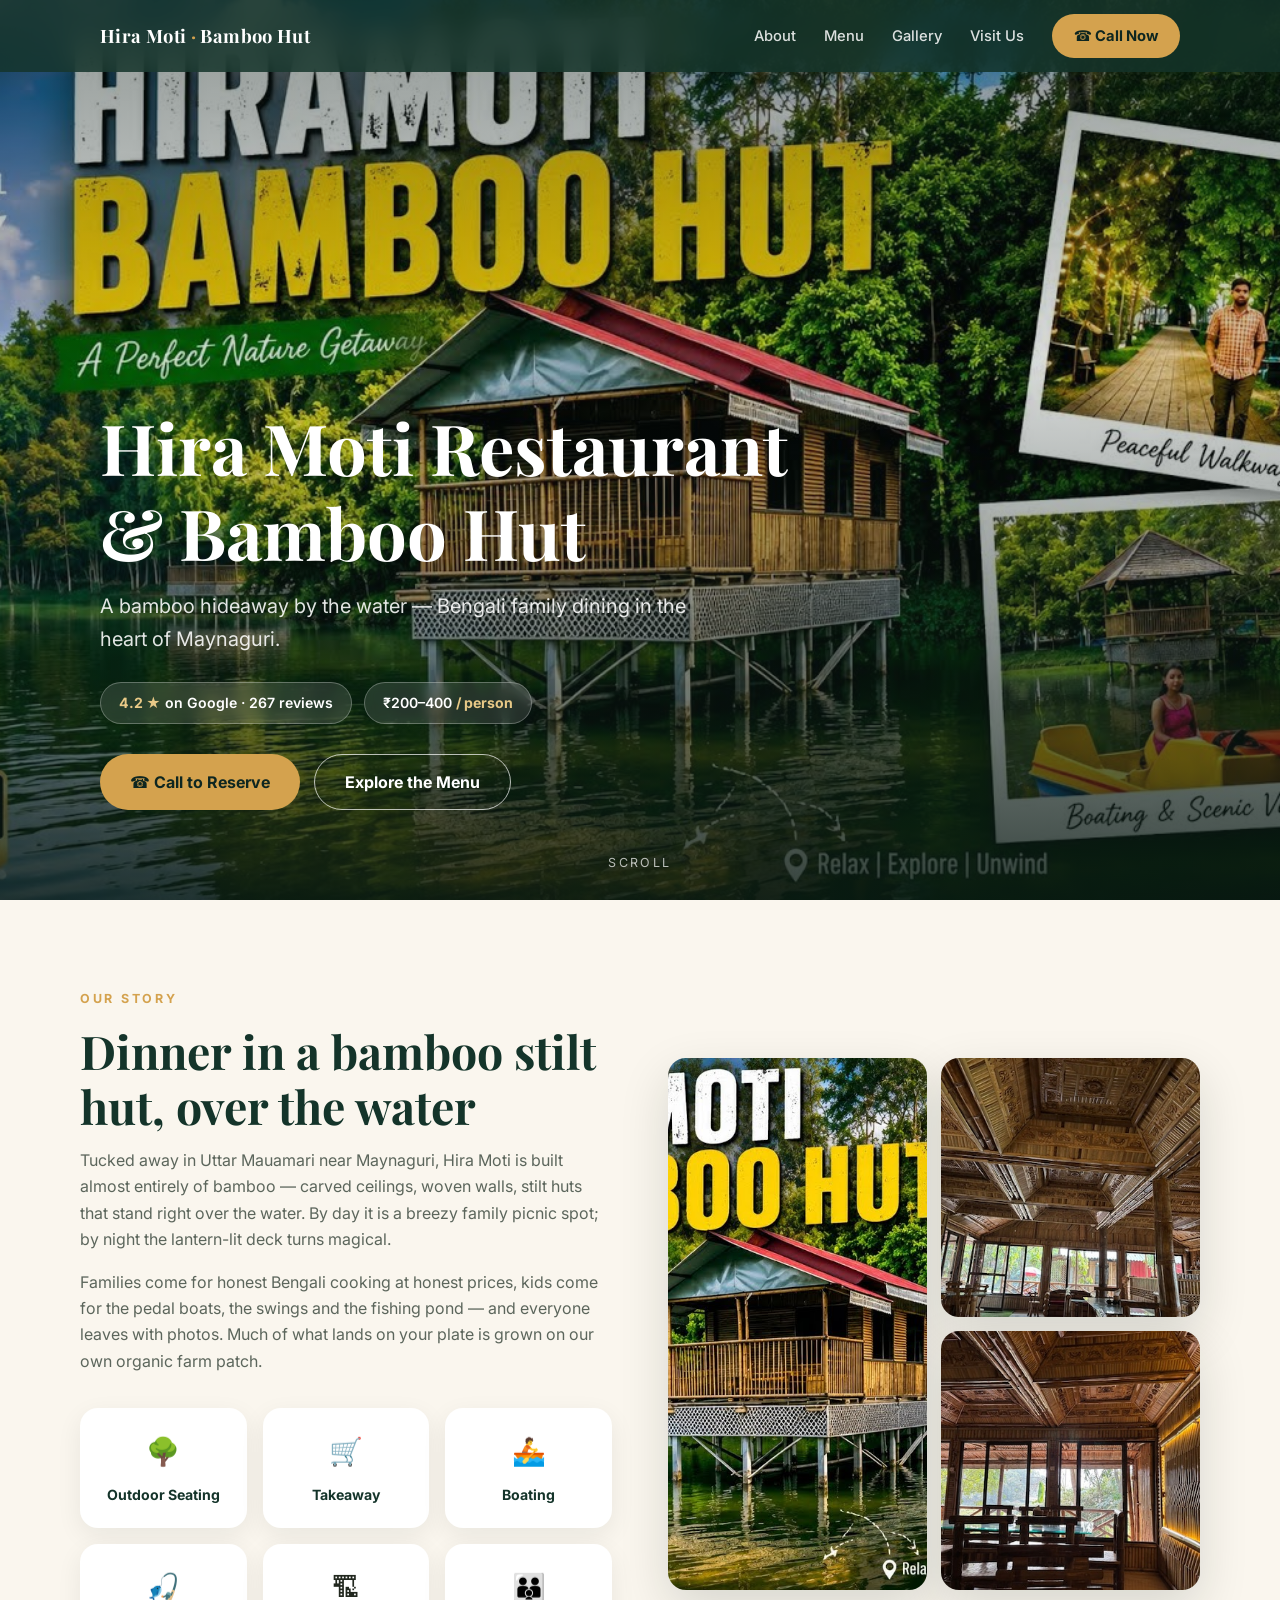
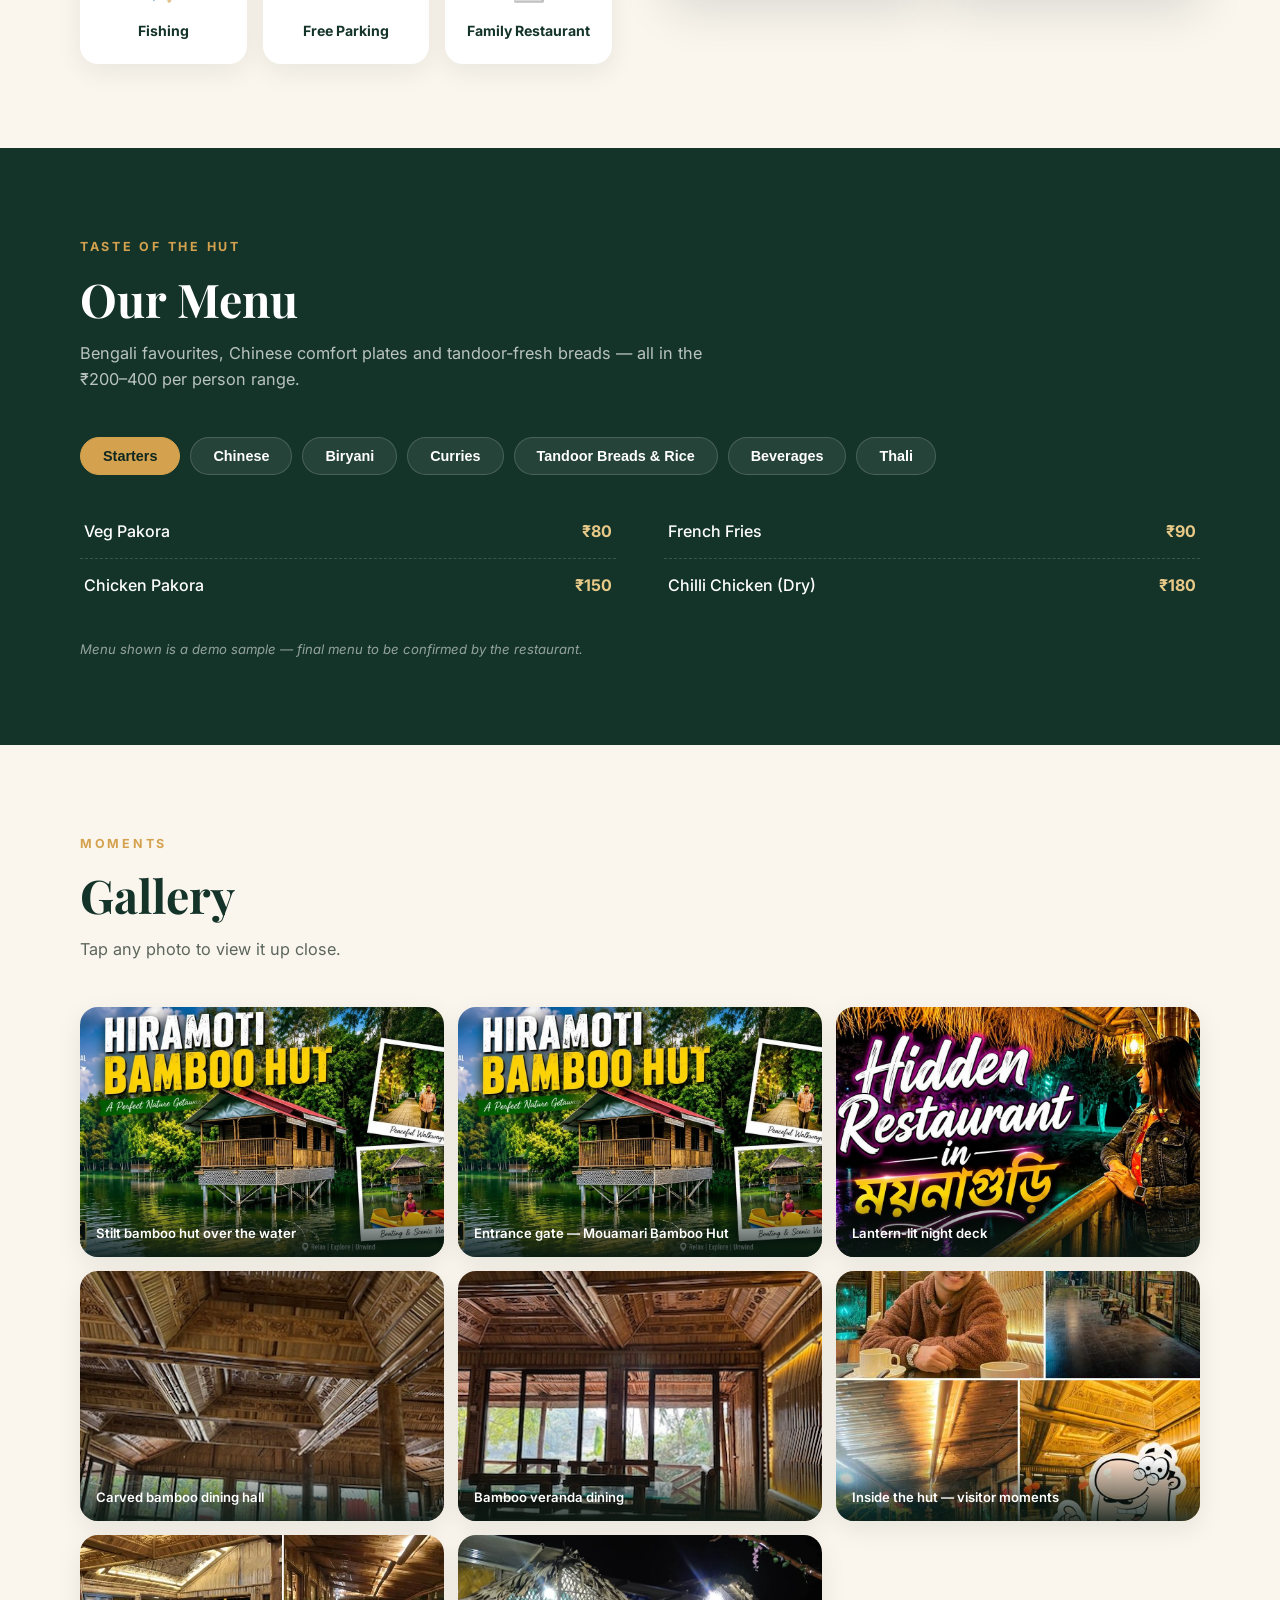
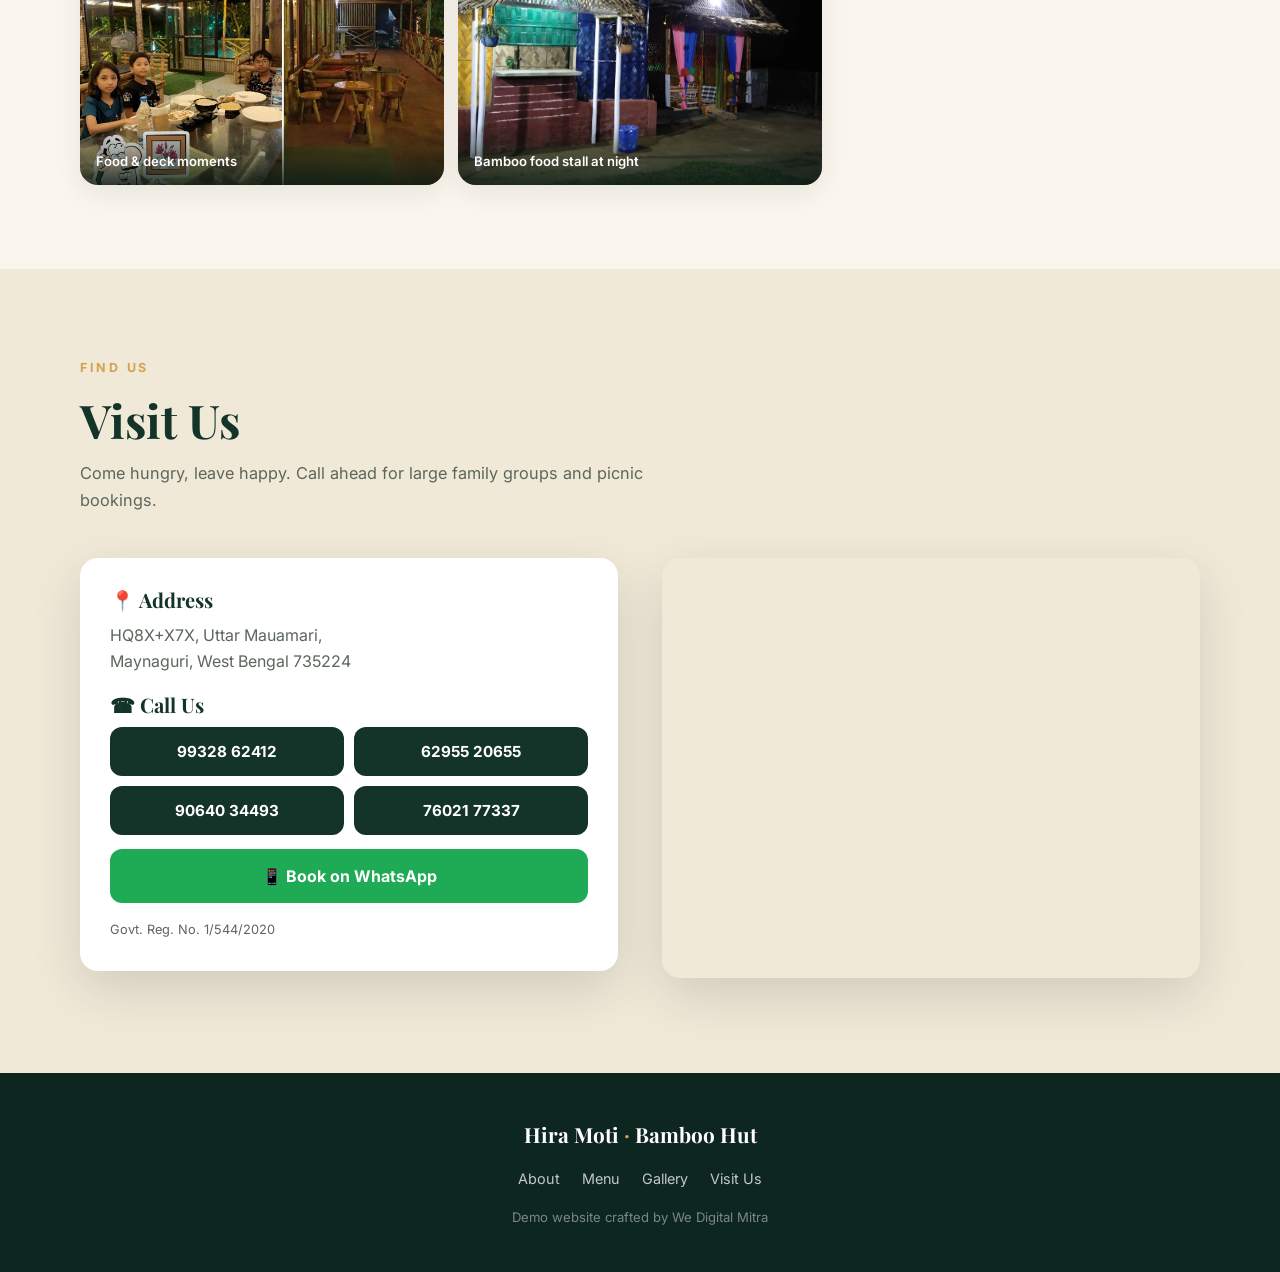
==== index.html @ a6b05761 "Hira Moti Restaurant & Bamboo Hut — demo website" ====
<!DOCTYPE html>
<html lang="en">
<head>
<meta charset="UTF-8">
<meta name="viewport" content="width=device-width, initial-scale=1.0">
<title>Hira Moti Restaurant &amp; Bamboo Hut — Bengali Family Dining in Maynaguri</title>
<meta name="description" content="Hira Moti Restaurant & Bamboo Hut — a bamboo hideaway by the water. Bengali family dining in the heart of Maynaguri, West Bengal. 4.2★ on Google.">
<link rel="preconnect" href="https://fonts.googleapis.com">
<link rel="preconnect" href="https://fonts.gstatic.com" crossorigin>
<link href="https://fonts.googleapis.com/css2?family=Playfair+Display:ital,wght@0,500;0,600;0,700;1,500&family=Inter:wght@400;500;600;700&display=swap" rel="stylesheet">
<style>
:root{
  --green:#14342a; --green-deep:#0e2620; --gold:#d4a24e; --gold-soft:#e8c987;
  --cream:#faf6ee; --cream-dark:#f1e9d8; --char:#22281f; --muted:#5c665c;
  --radius:18px; --shadow:0 18px 50px rgba(10,30,22,.14);
}
*{margin:0;padding:0;box-sizing:border-box}
html{scroll-behavior:smooth}
body{font-family:'Inter',system-ui,sans-serif;background:var(--cream);color:var(--char);line-height:1.65;overflow-x:hidden}
h1,h2,h3{font-family:'Playfair Display',serif;line-height:1.2;color:var(--green)}
img{max-width:100%;display:block}
a{text-decoration:none;color:inherit}
section{padding:84px 20px}
.wrap{max-width:1120px;margin:0 auto}
.eyebrow{display:inline-block;font-size:.78rem;font-weight:700;letter-spacing:.22em;text-transform:uppercase;color:var(--gold);margin-bottom:14px}
.sec-title{font-size:clamp(1.9rem,4.5vw,2.9rem);margin-bottom:12px}
.sec-sub{color:var(--muted);max-width:640px;margin-bottom:44px;font-size:1.02rem}

/* NAV */
nav{position:fixed;top:0;left:0;right:0;z-index:100;backdrop-filter:blur(14px);-webkit-backdrop-filter:blur(14px);background:rgba(20,52,42,.82);transition:box-shadow .3s}
nav.scrolled{box-shadow:0 6px 24px rgba(0,0,0,.25)}
.nav-in{max-width:1120px;margin:0 auto;display:flex;align-items:center;justify-content:space-between;padding:14px 20px}
.brand{font-family:'Playfair Display',serif;font-weight:700;color:#fff;font-size:1.15rem;letter-spacing:.02em}
.brand span{color:var(--gold)}
.nav-links{display:flex;gap:28px;align-items:center}
.nav-links a{color:rgba(255,255,255,.85);font-size:.92rem;font-weight:500;transition:color .2s}
.nav-links a:hover{color:var(--gold)}
.btn-call{background:var(--gold);color:var(--green-deep)!important;font-weight:700!important;padding:10px 22px;border-radius:999px;display:inline-flex;align-items:center;gap:8px;transition:transform .2s,box-shadow .2s}
.btn-call:hover{transform:translateY(-2px);box-shadow:0 10px 24px rgba(212,162,78,.45)}
.burger{display:none;background:none;border:0;cursor:pointer;flex-direction:column;gap:5px;padding:6px}
.burger span{width:26px;height:2.5px;background:#fff;border-radius:2px;transition:.3s}
@media(max-width:820px){
  .nav-links{position:fixed;top:0;right:-100%;width:min(78vw,320px);height:100dvh;background:var(--green-deep);flex-direction:column;align-items:flex-start;padding:90px 34px;gap:24px;transition:right .35s ease;box-shadow:-20px 0 60px rgba(0,0,0,.3)}
  .nav-links.open{right:0}
  .nav-links a{font-size:1.05rem}
  .burger{display:flex}
}

/* HERO */
.hero{min-height:100svh;display:flex;align-items:flex-end;position:relative;padding:0;color:#fff}
.hero-bg{position:absolute;inset:0;background:url('assets/hero.jpg') center/cover no-repeat;z-index:-2}
.hero-veil{position:absolute;inset:0;background:linear-gradient(180deg,rgba(10,26,20,.45) 0%,rgba(10,26,20,.15) 40%,rgba(10,26,20,.82) 100%);z-index:-1}
.hero-in{max-width:1120px;margin:0 auto;padding:120px 20px 90px;width:100%}
.hero h1{color:#fff;font-size:clamp(2.4rem,7vw,4.4rem);max-width:760px;margin-bottom:16px}
.hero p.sub{font-size:clamp(1rem,2.4vw,1.25rem);color:rgba(255,255,255,.88);max-width:620px;margin-bottom:26px}
.badges{display:flex;gap:12px;flex-wrap:wrap;margin-bottom:30px}
.badge{background:rgba(255,255,255,.12);border:1px solid rgba(255,255,255,.28);backdrop-filter:blur(6px);padding:8px 18px;border-radius:999px;font-size:.88rem;font-weight:600}
.badge b{color:var(--gold-soft)}
.cta-row{display:flex;gap:14px;flex-wrap:wrap}
.btn{display:inline-flex;align-items:center;gap:10px;padding:14px 30px;border-radius:999px;font-weight:700;font-size:1rem;transition:transform .2s,box-shadow .2s}
.btn-gold{background:var(--gold);color:var(--green-deep)}
.btn-gold:hover{transform:translateY(-2px);box-shadow:0 12px 28px rgba(212,162,78,.4)}
.btn-ghost{border:1.5px solid rgba(255,255,255,.7);color:#fff}
.btn-ghost:hover{background:rgba(255,255,255,.12)}
.scroll-hint{position:absolute;bottom:26px;left:50%;transform:translateX(-50%);color:rgba(255,255,255,.7);font-size:.78rem;letter-spacing:.2em;text-transform:uppercase;animation:bob 2.2s ease-in-out infinite}
@keyframes bob{0%,100%{transform:translate(-50%,0)}50%{transform:translate(-50%,10px)}}

/* ABOUT */
.about{background:var(--cream)}
.about-grid{display:grid;grid-template-columns:1fr 1fr;gap:56px;align-items:center}
.about-copy p{color:var(--muted);margin-bottom:16px}
.feat-grid{display:grid;grid-template-columns:repeat(3,1fr);gap:16px;margin-top:34px}
.feat{background:#fff;border-radius:var(--radius);padding:22px 16px;text-align:center;box-shadow:0 8px 26px rgba(10,30,22,.07);transition:transform .25s}
.feat:hover{transform:translateY(-4px)}
.feat .ic{font-size:1.7rem;margin-bottom:8px}
.feat h4{font-family:'Inter',sans-serif;font-size:.88rem;font-weight:700;color:var(--green)}
.about-imgs{display:grid;grid-template-columns:1fr 1fr;gap:14px}
.about-imgs img{border-radius:var(--radius);height:100%;object-fit:cover;box-shadow:var(--shadow)}
.about-imgs .tall{grid-row:span 2;min-height:420px}
@media(max-width:820px){.about-grid{grid-template-columns:1fr}.about-imgs .tall{min-height:280px}.feat-grid{grid-template-columns:repeat(2,1fr)}}

/* MENU */
.menu-sec{background:var(--green);color:#fff}
.menu-sec h2{color:#fff}
.menu-sec .sec-sub{color:rgba(255,255,255,.7)}
.tabs{display:flex;gap:10px;flex-wrap:wrap;margin-bottom:30px}
.tab{background:rgba(255,255,255,.08);border:1px solid rgba(255,255,255,.16);color:#fff;padding:10px 22px;border-radius:999px;font-weight:600;font-size:.9rem;cursor:pointer;transition:.25s}
.tab:hover{background:rgba(255,255,255,.16)}
.tab.active{background:var(--gold);border-color:var(--gold);color:var(--green-deep)}
.menu-panel{display:none;animation:fade .4s}
.menu-panel.active{display:block}
@keyframes fade{from{opacity:0;transform:translateY(8px)}to{opacity:1;transform:none}}
.dish{display:flex;justify-content:space-between;align-items:baseline;gap:16px;padding:13px 4px;border-bottom:1px dashed rgba(255,255,255,.16)}
.dish:last-child{border-bottom:0}
.dish .name{font-weight:500}
.dish .price{font-weight:700;color:var(--gold-soft);white-space:nowrap}
.menu-cols{display:grid;grid-template-columns:1fr 1fr;gap:8px 48px}
@media(max-width:700px){.menu-cols{grid-template-columns:1fr}}
.menu-note{margin-top:28px;font-size:.82rem;color:rgba(255,255,255,.55);font-style:italic}

/* GALLERY */
.gal-grid{display:grid;grid-template-columns:repeat(3,1fr);gap:14px}
.gal-grid figure{position:relative;overflow:hidden;border-radius:var(--radius);cursor:zoom-in;box-shadow:0 8px 26px rgba(10,30,22,.08)}
.gal-grid img{height:250px;width:100%;object-fit:cover;transition:transform .5s}
.gal-grid figure:hover img{transform:scale(1.06)}
.gal-grid figcaption{position:absolute;left:0;right:0;bottom:0;padding:28px 16px 12px;background:linear-gradient(transparent,rgba(10,26,20,.85));color:#fff;font-size:.82rem;font-weight:600}
@media(max-width:700px){.gal-grid{grid-template-columns:repeat(2,1fr)}.gal-grid img{height:180px}}
.lightbox{position:fixed;inset:0;background:rgba(8,20,16,.94);display:none;align-items:center;justify-content:center;z-index:200;padding:24px;cursor:zoom-out}
.lightbox.open{display:flex}
.lightbox img{max-width:min(92vw,1000px);max-height:86vh;border-radius:12px;box-shadow:0 30px 80px rgba(0,0,0,.5)}
.lightbox .cap{position:absolute;bottom:34px;color:#fff;font-size:.9rem;background:rgba(0,0,0,.4);padding:8px 20px;border-radius:999px}

/* VISIT */
.visit{background:var(--cream-dark)}
.visit-grid{display:grid;grid-template-columns:1fr 1fr;gap:44px;align-items:start}
@media(max-width:820px){.visit-grid{grid-template-columns:1fr}}
.info-card{background:#fff;border-radius:var(--radius);padding:30px;box-shadow:var(--shadow);margin-bottom:18px}
.info-card h3{margin-bottom:10px;font-size:1.25rem}
.addr{color:var(--muted);margin-bottom:18px}
.call-btns{display:grid;grid-template-columns:1fr 1fr;gap:10px;margin-bottom:14px}
.call-btns a{background:var(--green);color:#fff;padding:12px;border-radius:12px;font-weight:700;text-align:center;font-size:.95rem;transition:.2s}
.call-btns a:hover{background:var(--green-deep);transform:translateY(-2px)}
.wa-btn{display:flex;align-items:center;justify-content:center;gap:10px;background:#1faa55;color:#fff;font-weight:700;padding:14px;border-radius:12px;transition:.2s}
.wa-btn:hover{background:#178a44;transform:translateY(-2px)}
.reg{margin-top:16px;font-size:.8rem;color:var(--muted)}
.map-wrap{border-radius:var(--radius);overflow:hidden;box-shadow:var(--shadow);min-height:380px}
.map-wrap iframe{width:100%;height:420px;border:0;display:block}

/* FOOTER */
footer{background:var(--green-deep);color:rgba(255,255,255,.75);padding:44px 20px;text-align:center}
footer .fbrand{font-family:'Playfair Display',serif;color:#fff;font-size:1.3rem;font-weight:700;margin-bottom:8px}
footer .fbrand span{color:var(--gold)}
footer nav2,footer .fl{display:flex;gap:22px;justify-content:center;flex-wrap:wrap;margin:16px 0;font-size:.9rem}
footer .fl a:hover{color:var(--gold)}
footer .craft{font-size:.82rem;color:rgba(255,255,255,.45);margin-top:14px}

/* REVEAL */
.reveal{opacity:0;transform:translateY(28px);transition:opacity .7s ease,transform .7s ease}
.reveal.in{opacity:1;transform:none}
</style>
</head>
<body>

<nav id="nav">
  <div class="nav-in">
    <a class="brand" href="#top">Hira Moti <span>&middot;</span> Bamboo Hut</a>
    <button class="burger" id="burger" aria-label="Menu"><span></span><span></span><span></span></button>
    <div class="nav-links" id="navLinks">
      <a href="#about">About</a>
      <a href="#menu">Menu</a>
      <a href="#gallery">Gallery</a>
      <a href="#visit">Visit Us</a>
      <a class="btn-call" href="tel:+919932862412">&#9742; Call Now</a>
    </div>
  </div>
</nav>

<header class="hero" id="top">
  <div class="hero-bg"></div><div class="hero-veil"></div>
  <div class="hero-in">
    <h1>Hira Moti Restaurant &amp; Bamboo Hut</h1>
    <p class="sub">A bamboo hideaway by the water &mdash; Bengali family dining in the heart of Maynaguri.</p>
    <div class="badges">
      <span class="badge"><b>4.2 &#9733;</b> on Google &middot; 267 reviews</span>
      <span class="badge">&#8377;200&ndash;400 <b>/ person</b></span>
    </div>
    <div class="cta-row">
      <a class="btn btn-gold" href="tel:+919932862412">&#9742; Call to Reserve</a>
      <a class="btn btn-ghost" href="#menu">Explore the Menu</a>
    </div>
  </div>
  <div class="scroll-hint">Scroll</div>
</header>

<section class="about" id="about">
  <div class="wrap">
    <div class="about-grid">
      <div class="about-copy reveal">
        <span class="eyebrow">Our Story</span>
        <h2 class="sec-title">Dinner in a bamboo stilt hut, over the water</h2>
        <p>Tucked away in Uttar Mauamari near Maynaguri, Hira Moti is built almost entirely of bamboo &mdash; carved ceilings, woven walls, stilt huts that stand right over the water. By day it is a breezy family picnic spot; by night the lantern-lit deck turns magical.</p>
        <p>Families come for honest Bengali cooking at honest prices, kids come for the pedal boats, the swings and the fishing pond &mdash; and everyone leaves with photos. Much of what lands on your plate is grown on our own organic farm patch.</p>
        <div class="feat-grid">
          <div class="feat"><div class="ic">&#127795;</div><h4>Outdoor Seating</h4></div>
          <div class="feat"><div class="ic">&#128722;</div><h4>Takeaway</h4></div>
          <div class="feat"><div class="ic">&#128675;</div><h4>Boating</h4></div>
          <div class="feat"><div class="ic">&#127907;</div><h4>Fishing</h4></div>
          <div class="feat"><div class="ic">&#127959;</div><h4>Free Parking</h4></div>
          <div class="feat"><div class="ic">&#128106;</div><h4>Family Restaurant</h4></div>
        </div>
      </div>
      <div class="about-imgs reveal">
        <img class="tall" src="assets/gate.jpg" alt="Entrance gate of Mouamari Bamboo Hut" loading="lazy">
        <img src="assets/interior1.jpg" alt="Carved bamboo dining hall" loading="lazy">
        <img src="assets/interior2.jpg" alt="Bamboo dining hall, another view" loading="lazy">
      </div>
    </div>
  </div>
</section>

<section class="menu-sec" id="menu">
  <div class="wrap">
    <span class="eyebrow reveal">Taste of the Hut</span>
    <h2 class="sec-title reveal">Our Menu</h2>
    <p class="sec-sub reveal">Bengali favourites, Chinese comfort plates and tandoor-fresh breads &mdash; all in the &#8377;200&ndash;400 per person range.</p>
    <div class="tabs reveal" id="tabs"></div>
    <div id="panels" class="reveal"></div>
    <p class="menu-note">Menu shown is a demo sample &mdash; final menu to be confirmed by the restaurant.</p>
  </div>
</section>

<section id="gallery">
  <div class="wrap">
    <span class="eyebrow reveal">Moments</span>
    <h2 class="sec-title reveal">Gallery</h2>
    <p class="sec-sub reveal">Tap any photo to view it up close.</p>
    <div class="gal-grid reveal">
      <figure data-cap="Stilt bamboo hut over the water"><img src="assets/hero.jpg" alt="Stilt bamboo hut over the water" loading="lazy"><figcaption>Stilt bamboo hut over the water</figcaption></figure>
      <figure data-cap="Entrance gate &mdash; Mouamari Bamboo Hut"><img src="assets/gate.jpg" alt="Entrance gate board" loading="lazy"><figcaption>Entrance gate &mdash; Mouamari Bamboo Hut</figcaption></figure>
      <figure data-cap="Lantern-lit night deck on the water"><img src="assets/nightdeck.jpg" alt="Night deck over water" loading="lazy"><figcaption>Lantern-lit night deck</figcaption></figure>
      <figure data-cap="Carved bamboo dining hall"><img src="assets/interior1.jpg" alt="Bamboo dining hall interior" loading="lazy"><figcaption>Carved bamboo dining hall</figcaption></figure>
      <figure data-cap="Bamboo veranda dining"><img src="assets/interior2.jpg" alt="Bamboo veranda dining" loading="lazy"><figcaption>Bamboo veranda dining</figcaption></figure>
      <figure data-cap="Inside the hut &mdash; visitor moments"><img src="assets/collage1.jpg" alt="Interior collage" loading="lazy"><figcaption>Inside the hut &mdash; visitor moments</figcaption></figure>
      <figure data-cap="Food &amp; deck moments"><img src="assets/collage2.jpg" alt="Food and deck collage" loading="lazy"><figcaption>Food &amp; deck moments</figcaption></figure>
      <figure data-cap="Bamboo food stall at night"><img src="assets/stall-night.webp" alt="Bamboo food stall at night" loading="lazy"><figcaption>Bamboo food stall at night</figcaption></figure>
    </div>
  </div>
</section>
<div class="lightbox" id="lightbox"><img id="lbImg" src="" alt=""><span class="cap" id="lbCap"></span></div>

<section class="visit" id="visit">
  <div class="wrap">
    <span class="eyebrow reveal">Find Us</span>
    <h2 class="sec-title reveal">Visit Us</h2>
    <p class="sec-sub reveal">Come hungry, leave happy. Call ahead for large family groups and picnic bookings.</p>
    <div class="visit-grid">
      <div class="reveal">
        <div class="info-card">
          <h3>&#128205; Address</h3>
          <p class="addr">HQ8X+X7X, Uttar Mauamari,<br>Maynaguri, West Bengal 735224</p>
          <h3>&#9742; Call Us</h3>
          <div class="call-btns">
            <a href="tel:+919932862412">99328 62412</a>
            <a href="tel:+916295520655">62955 20655</a>
            <a href="tel:+919064034493">90640 34493</a>
            <a href="tel:+917602177337">76021 77337</a>
          </div>
          <a class="wa-btn" href="https://wa.me/919932862412" target="_blank" rel="noopener">&#128241; Book on WhatsApp</a>
          <p class="reg">Govt. Reg. No. 1/544/2020</p>
        </div>
      </div>
      <div class="map-wrap reveal">
        <iframe title="Hira Moti Restaurant on the map" loading="lazy" src="https://maps.google.com/maps?q=Hira%20Moti%20Restaurant%20Uttar%20Mauamari%20West%20Bengal%20735224&t=&z=15&ie=UTF8&iwloc=&output=embed"></iframe>
      </div>
    </div>
  </div>
</section>

<footer>
  <div class="fbrand">Hira Moti <span>&middot;</span> Bamboo Hut</div>
  <div class="fl">
    <a href="#about">About</a><a href="#menu">Menu</a><a href="#gallery">Gallery</a><a href="#visit">Visit Us</a>
  </div>
  <p class="craft">Demo website crafted by We Digital Mitra</p>
</footer>

<script>
// DEMO PLACEHOLDER MENU: replace with the owner's real menu before client handoff
const MENU = {
  "Starters":[
    ["Veg Pakora",80],["Chicken Pakora",150],["French Fries",90],["Chilli Chicken (Dry)",180]
  ],
  "Chinese":[
    ["Veg Chowmein",100],["Chicken Chowmein",140],["Veg Fried Rice",110],["Chicken Fried Rice",150],["Chilli Chicken (Gravy)",200]
  ],
  "Biryani":[
    ["Veg Biryani",130],["Chicken Biryani",170],["Egg Biryani",120]
  ],
  "Curries":[
    ["Dal Fry",110],["Mixed Veg Curry",120],["Paneer Butter Masala",180],["Chicken Curry (Bengali style)",200],["Egg Curry",140]
  ],
  "Tandoor Breads & Rice":[
    ["Tandoori Roti",15],["Naan",30],["Butter Naan",40],["Jeera Rice",110],["Steamed Rice",80]
  ],
  "Beverages":[
    ["Tea",20],["Coffee",40],["Cold Drinks",40],["Fresh Lime Soda",60],["Lassi",70]
  ],
  "Thali":[
    ["Veg Thali",150],["Chicken Thali",220]
  ]
};
const tabsEl = document.getElementById('tabs');
const panelsEl = document.getElementById('panels');
const cats = Object.keys(MENU);
cats.forEach((c,i)=>{
  const b=document.createElement('button');
  b.className='tab'+(i===0?' active':''); b.textContent=c;
  b.onclick=()=>{document.querySelectorAll('.tab').forEach(t=>t.classList.remove('active'));b.classList.add('active');document.querySelectorAll('.menu-panel').forEach(p=>p.classList.remove('active'));document.getElementById('panel-'+i).classList.add('active');};
  tabsEl.appendChild(b);
  const p=document.createElement('div');
  p.className='menu-panel'+(i===0?' active':''); p.id='panel-'+i;
  const half=Math.ceil(MENU[c].length/2);
  const cols=[MENU[c].slice(0,half),MENU[c].slice(half)];
  p.innerHTML='<div class="menu-cols">'+cols.map(col=>'<div>'+col.map(([n,pr])=>'<div class="dish"><span class="name">'+n+'</span><span class="price">&#8377;'+pr+'</span></div>').join('')+'</div>').join('')+'</div>';
  panelsEl.appendChild(p);
});
// nav
const nav=document.getElementById('nav');
addEventListener('scroll',()=>nav.classList.toggle('scrolled',scrollY>40),{passive:true});
const burger=document.getElementById('burger'),navLinks=document.getElementById('navLinks');
burger.onclick=()=>navLinks.classList.toggle('open');
navLinks.querySelectorAll('a').forEach(a=>a.onclick=()=>navLinks.classList.remove('open'));
// lightbox
const lb=document.getElementById('lightbox'),lbImg=document.getElementById('lbImg'),lbCap=document.getElementById('lbCap');
document.querySelectorAll('.gal-grid figure').forEach(f=>{
  f.onclick=()=>{lbImg.src=f.querySelector('img').src;lbCap.textContent=f.dataset.cap;lb.classList.add('open');document.body.style.overflow='hidden';};
});
lb.onclick=()=>{lb.classList.remove('open');document.body.style.overflow='';};
addEventListener('keydown',e=>{if(e.key==='Escape')lb.click();});
// reveal on scroll
const io=new IntersectionObserver(es=>es.forEach(e=>{if(e.isIntersecting){e.target.classList.add('in');io.unobserve(e.target);}}),{threshold:.12});
document.querySelectorAll('.reveal').forEach(el=>io.observe(el));
</script>
</body>
</html>
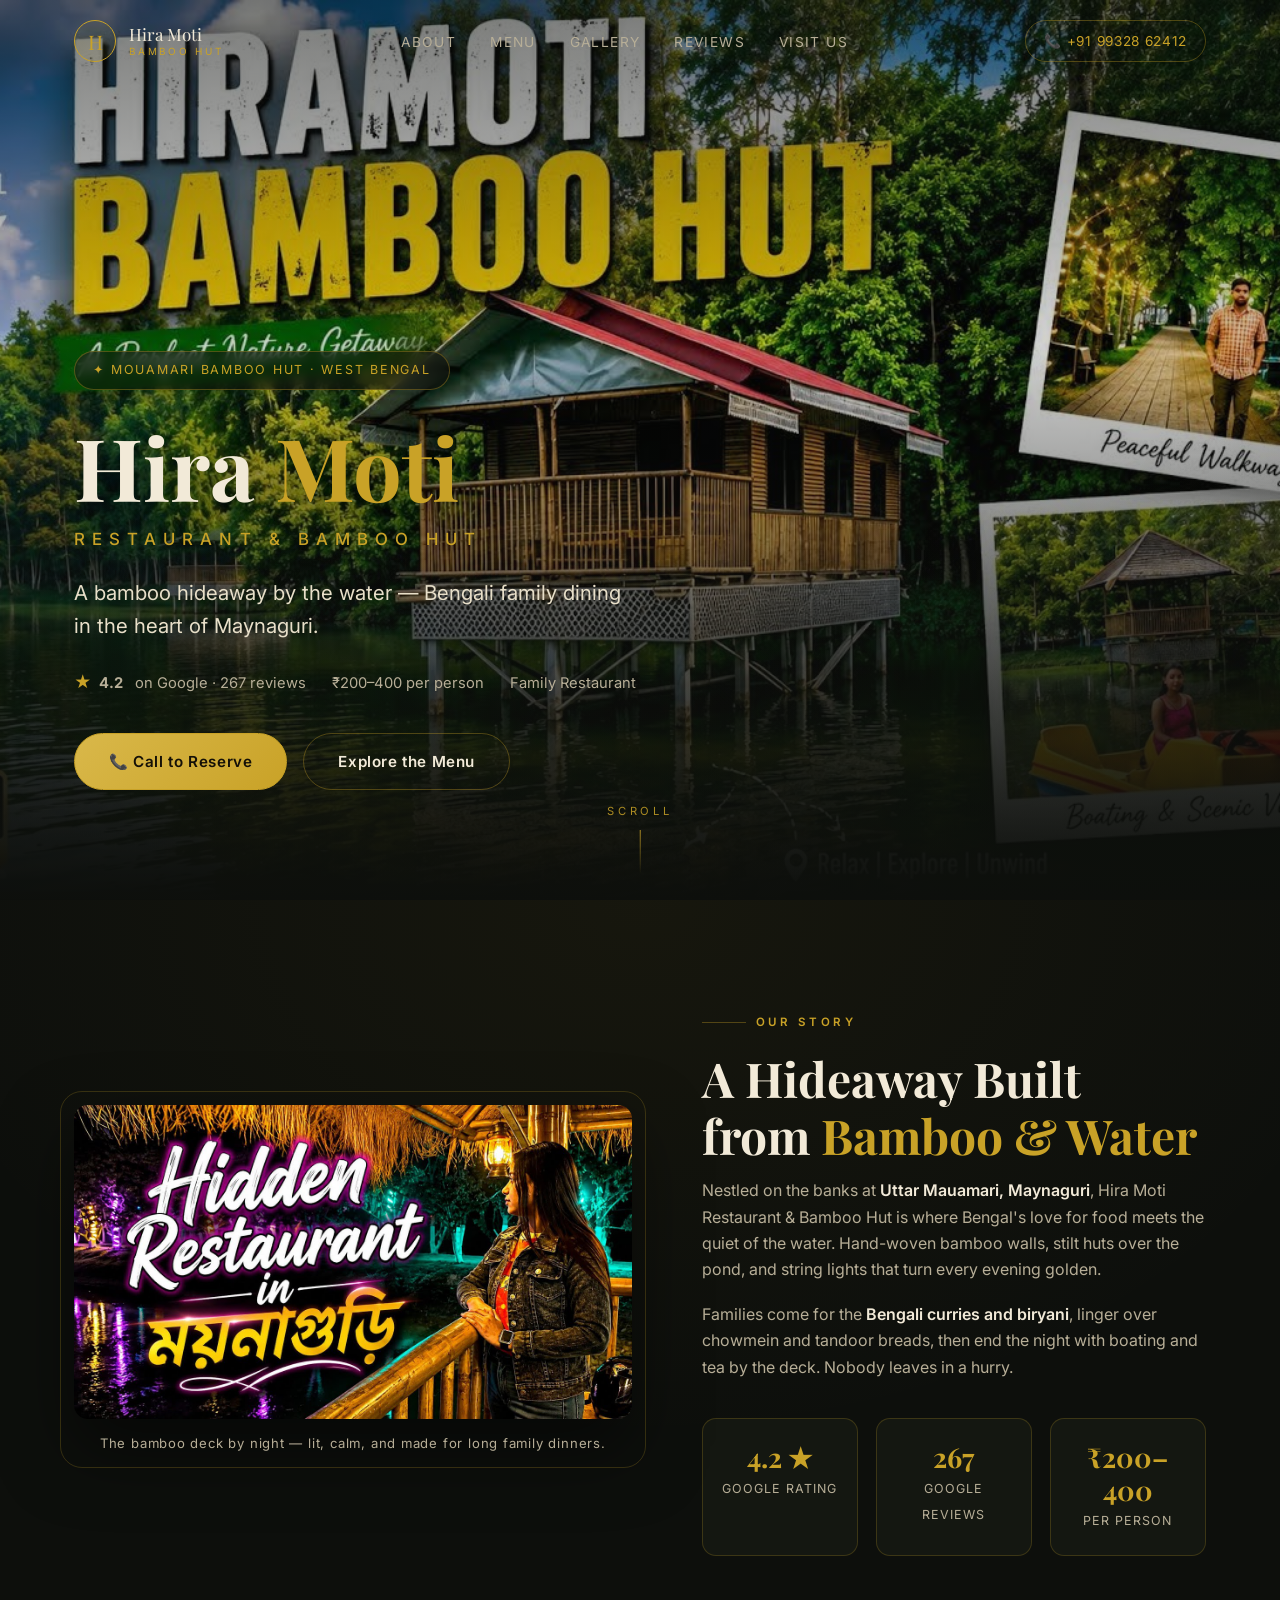
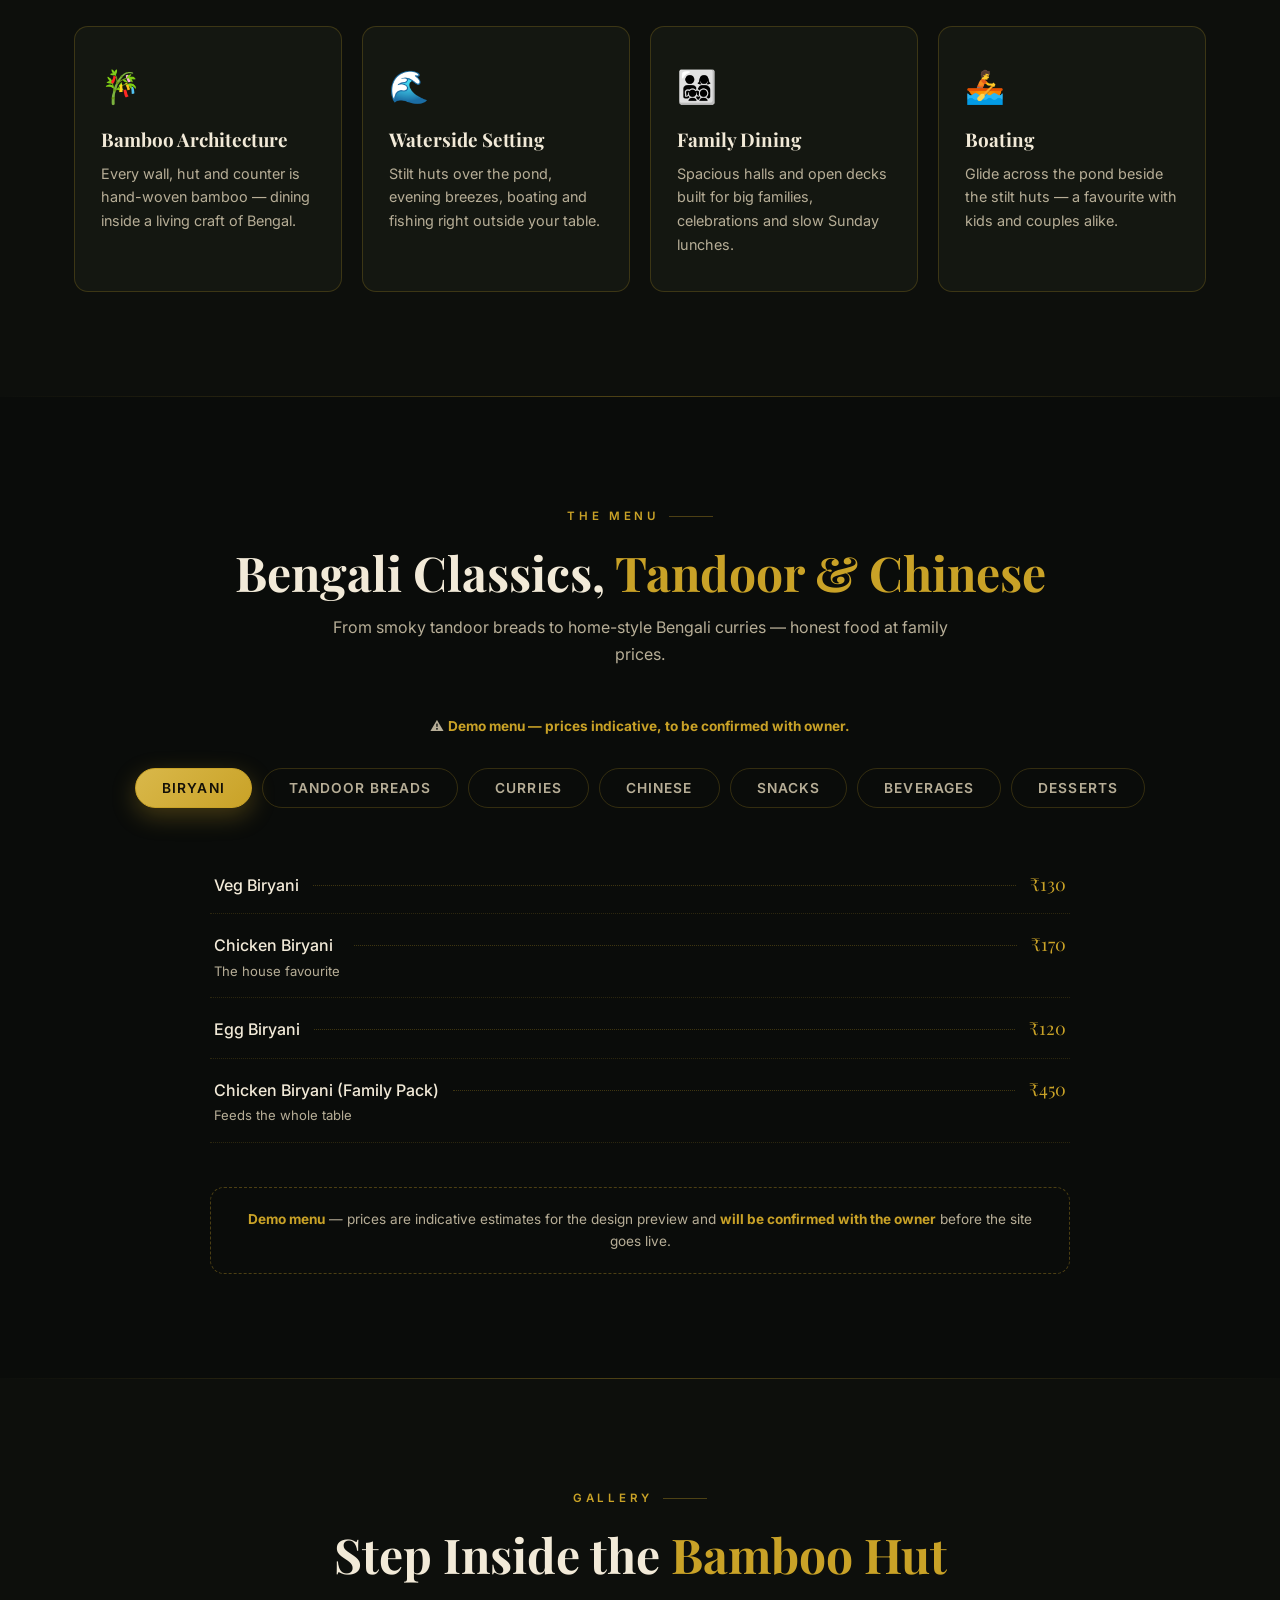
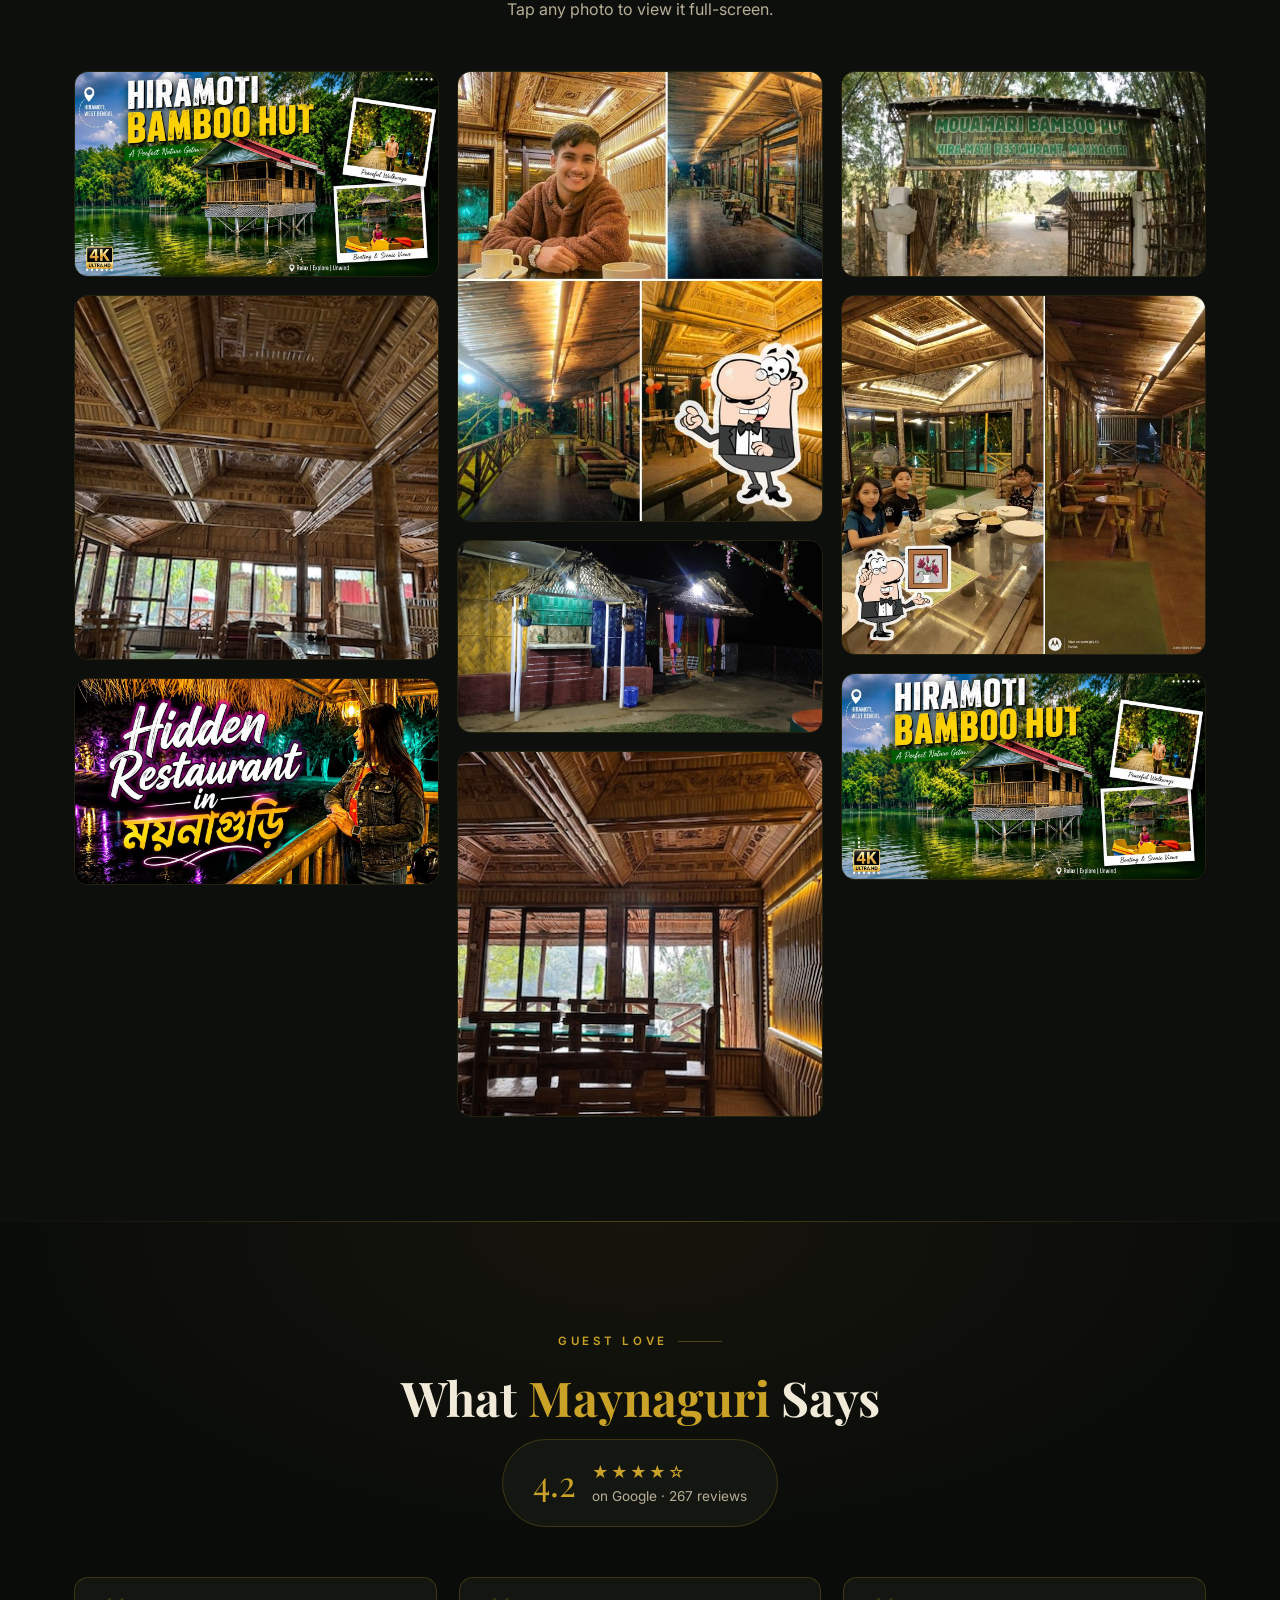
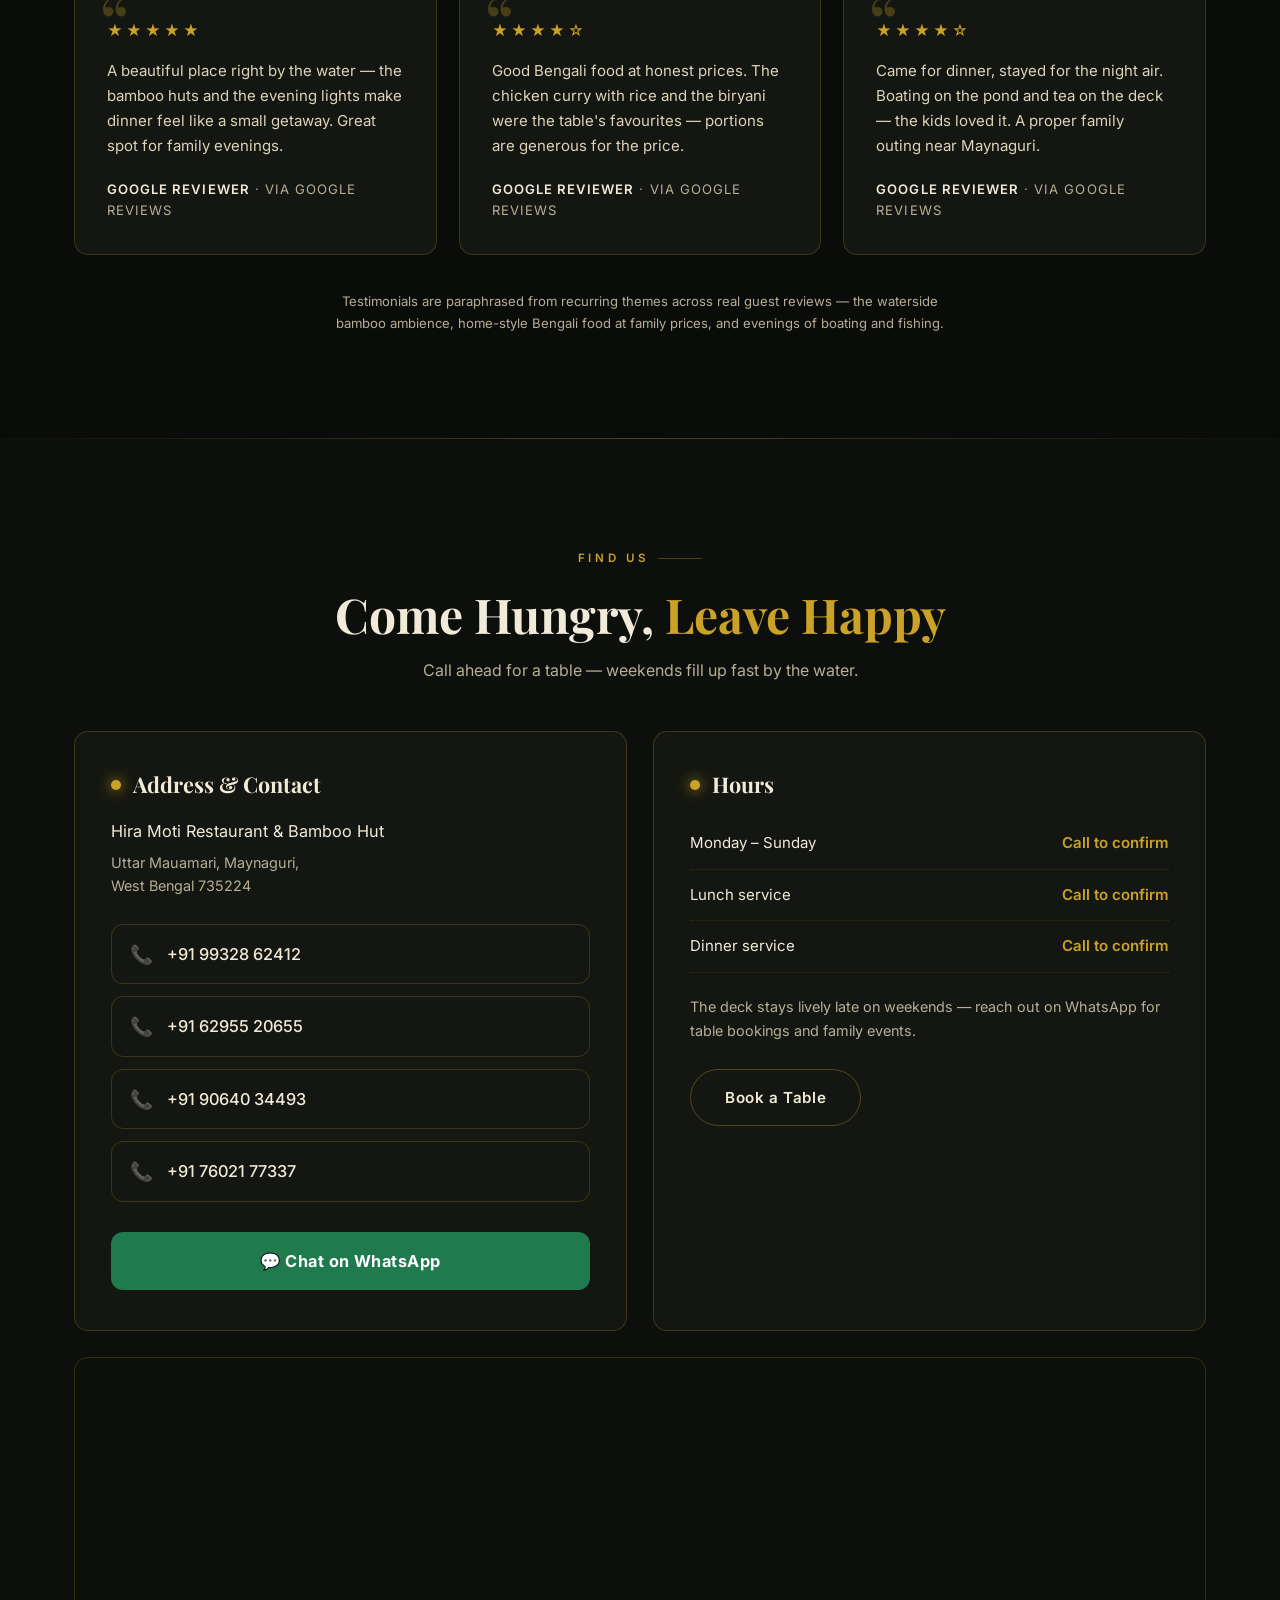
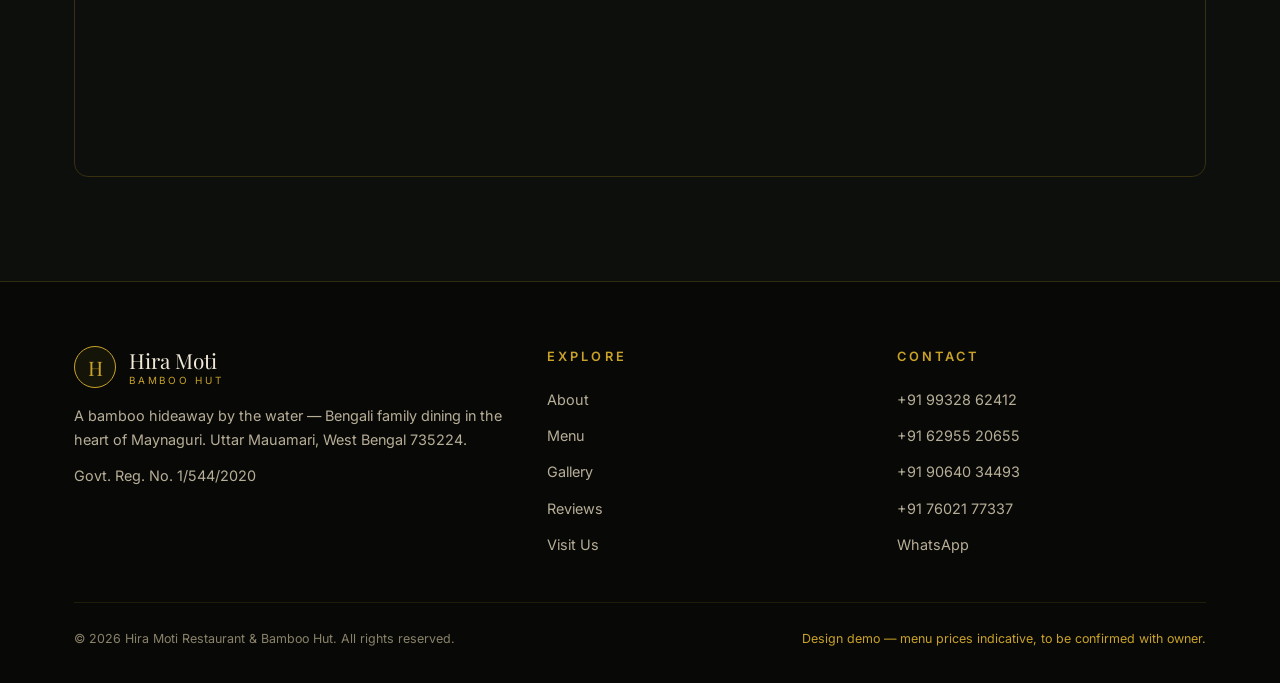
==== commit 7bee6d35: "Deploy dual demos: Design A (dark) at / + /v1, Design B (light) at /v2" ====
--- a/index.html
+++ b/index.html
@@ -4,322 +4,374 @@
 <meta charset="UTF-8">
 <meta name="viewport" content="width=device-width, initial-scale=1.0">
 <title>Hira Moti Restaurant &amp; Bamboo Hut — Bengali Family Dining in Maynaguri</title>
-<meta name="description" content="Hira Moti Restaurant & Bamboo Hut — a bamboo hideaway by the water. Bengali family dining in the heart of Maynaguri, West Bengal. 4.2★ on Google.">
+<meta name="description" content="Hira Moti Restaurant & Bamboo Hut — a bamboo hideaway by the water. Bengali family dining, homestay rooms, boating and fishing at Uttar Mauamari, Maynaguri, West Bengal.">
 <link rel="preconnect" href="https://fonts.googleapis.com">
 <link rel="preconnect" href="https://fonts.gstatic.com" crossorigin>
-<link href="https://fonts.googleapis.com/css2?family=Playfair+Display:ital,wght@0,500;0,600;0,700;1,500&family=Inter:wght@400;500;600;700&display=swap" rel="stylesheet">
-<style>
-:root{
-  --green:#14342a; --green-deep:#0e2620; --gold:#d4a24e; --gold-soft:#e8c987;
-  --cream:#faf6ee; --cream-dark:#f1e9d8; --char:#22281f; --muted:#5c665c;
-  --radius:18px; --shadow:0 18px 50px rgba(10,30,22,.14);
-}
-*{margin:0;padding:0;box-sizing:border-box}
-html{scroll-behavior:smooth}
-body{font-family:'Inter',system-ui,sans-serif;background:var(--cream);color:var(--char);line-height:1.65;overflow-x:hidden}
-h1,h2,h3{font-family:'Playfair Display',serif;line-height:1.2;color:var(--green)}
-img{max-width:100%;display:block}
-a{text-decoration:none;color:inherit}
-section{padding:84px 20px}
-.wrap{max-width:1120px;margin:0 auto}
-.eyebrow{display:inline-block;font-size:.78rem;font-weight:700;letter-spacing:.22em;text-transform:uppercase;color:var(--gold);margin-bottom:14px}
-.sec-title{font-size:clamp(1.9rem,4.5vw,2.9rem);margin-bottom:12px}
-.sec-sub{color:var(--muted);max-width:640px;margin-bottom:44px;font-size:1.02rem}
-
-/* NAV */
-nav{position:fixed;top:0;left:0;right:0;z-index:100;backdrop-filter:blur(14px);-webkit-backdrop-filter:blur(14px);background:rgba(20,52,42,.82);transition:box-shadow .3s}
-nav.scrolled{box-shadow:0 6px 24px rgba(0,0,0,.25)}
-.nav-in{max-width:1120px;margin:0 auto;display:flex;align-items:center;justify-content:space-between;padding:14px 20px}
-.brand{font-family:'Playfair Display',serif;font-weight:700;color:#fff;font-size:1.15rem;letter-spacing:.02em}
-.brand span{color:var(--gold)}
-.nav-links{display:flex;gap:28px;align-items:center}
-.nav-links a{color:rgba(255,255,255,.85);font-size:.92rem;font-weight:500;transition:color .2s}
-.nav-links a:hover{color:var(--gold)}
-.btn-call{background:var(--gold);color:var(--green-deep)!important;font-weight:700!important;padding:10px 22px;border-radius:999px;display:inline-flex;align-items:center;gap:8px;transition:transform .2s,box-shadow .2s}
-.btn-call:hover{transform:translateY(-2px);box-shadow:0 10px 24px rgba(212,162,78,.45)}
-.burger{display:none;background:none;border:0;cursor:pointer;flex-direction:column;gap:5px;padding:6px}
-.burger span{width:26px;height:2.5px;background:#fff;border-radius:2px;transition:.3s}
-@media(max-width:820px){
-  .nav-links{position:fixed;top:0;right:-100%;width:min(78vw,320px);height:100dvh;background:var(--green-deep);flex-direction:column;align-items:flex-start;padding:90px 34px;gap:24px;transition:right .35s ease;box-shadow:-20px 0 60px rgba(0,0,0,.3)}
-  .nav-links.open{right:0}
-  .nav-links a{font-size:1.05rem}
-  .burger{display:flex}
-}
-
-/* HERO */
-.hero{min-height:100svh;display:flex;align-items:flex-end;position:relative;padding:0;color:#fff}
-.hero-bg{position:absolute;inset:0;background:url('assets/hero.jpg') center/cover no-repeat;z-index:-2}
-.hero-veil{position:absolute;inset:0;background:linear-gradient(180deg,rgba(10,26,20,.45) 0%,rgba(10,26,20,.15) 40%,rgba(10,26,20,.82) 100%);z-index:-1}
-.hero-in{max-width:1120px;margin:0 auto;padding:120px 20px 90px;width:100%}
-.hero h1{color:#fff;font-size:clamp(2.4rem,7vw,4.4rem);max-width:760px;margin-bottom:16px}
-.hero p.sub{font-size:clamp(1rem,2.4vw,1.25rem);color:rgba(255,255,255,.88);max-width:620px;margin-bottom:26px}
-.badges{display:flex;gap:12px;flex-wrap:wrap;margin-bottom:30px}
-.badge{background:rgba(255,255,255,.12);border:1px solid rgba(255,255,255,.28);backdrop-filter:blur(6px);padding:8px 18px;border-radius:999px;font-size:.88rem;font-weight:600}
-.badge b{color:var(--gold-soft)}
-.cta-row{display:flex;gap:14px;flex-wrap:wrap}
-.btn{display:inline-flex;align-items:center;gap:10px;padding:14px 30px;border-radius:999px;font-weight:700;font-size:1rem;transition:transform .2s,box-shadow .2s}
-.btn-gold{background:var(--gold);color:var(--green-deep)}
-.btn-gold:hover{transform:translateY(-2px);box-shadow:0 12px 28px rgba(212,162,78,.4)}
-.btn-ghost{border:1.5px solid rgba(255,255,255,.7);color:#fff}
-.btn-ghost:hover{background:rgba(255,255,255,.12)}
-.scroll-hint{position:absolute;bottom:26px;left:50%;transform:translateX(-50%);color:rgba(255,255,255,.7);font-size:.78rem;letter-spacing:.2em;text-transform:uppercase;animation:bob 2.2s ease-in-out infinite}
-@keyframes bob{0%,100%{transform:translate(-50%,0)}50%{transform:translate(-50%,10px)}}
-
-/* ABOUT */
-.about{background:var(--cream)}
-.about-grid{display:grid;grid-template-columns:1fr 1fr;gap:56px;align-items:center}
-.about-copy p{color:var(--muted);margin-bottom:16px}
-.feat-grid{display:grid;grid-template-columns:repeat(3,1fr);gap:16px;margin-top:34px}
-.feat{background:#fff;border-radius:var(--radius);padding:22px 16px;text-align:center;box-shadow:0 8px 26px rgba(10,30,22,.07);transition:transform .25s}
-.feat:hover{transform:translateY(-4px)}
-.feat .ic{font-size:1.7rem;margin-bottom:8px}
-.feat h4{font-family:'Inter',sans-serif;font-size:.88rem;font-weight:700;color:var(--green)}
-.about-imgs{display:grid;grid-template-columns:1fr 1fr;gap:14px}
-.about-imgs img{border-radius:var(--radius);height:100%;object-fit:cover;box-shadow:var(--shadow)}
-.about-imgs .tall{grid-row:span 2;min-height:420px}
-@media(max-width:820px){.about-grid{grid-template-columns:1fr}.about-imgs .tall{min-height:280px}.feat-grid{grid-template-columns:repeat(2,1fr)}}
-
-/* MENU */
-.menu-sec{background:var(--green);color:#fff}
-.menu-sec h2{color:#fff}
-.menu-sec .sec-sub{color:rgba(255,255,255,.7)}
-.tabs{display:flex;gap:10px;flex-wrap:wrap;margin-bottom:30px}
-.tab{background:rgba(255,255,255,.08);border:1px solid rgba(255,255,255,.16);color:#fff;padding:10px 22px;border-radius:999px;font-weight:600;font-size:.9rem;cursor:pointer;transition:.25s}
-.tab:hover{background:rgba(255,255,255,.16)}
-.tab.active{background:var(--gold);border-color:var(--gold);color:var(--green-deep)}
-.menu-panel{display:none;animation:fade .4s}
-.menu-panel.active{display:block}
-@keyframes fade{from{opacity:0;transform:translateY(8px)}to{opacity:1;transform:none}}
-.dish{display:flex;justify-content:space-between;align-items:baseline;gap:16px;padding:13px 4px;border-bottom:1px dashed rgba(255,255,255,.16)}
-.dish:last-child{border-bottom:0}
-.dish .name{font-weight:500}
-.dish .price{font-weight:700;color:var(--gold-soft);white-space:nowrap}
-.menu-cols{display:grid;grid-template-columns:1fr 1fr;gap:8px 48px}
-@media(max-width:700px){.menu-cols{grid-template-columns:1fr}}
-.menu-note{margin-top:28px;font-size:.82rem;color:rgba(255,255,255,.55);font-style:italic}
-
-/* GALLERY */
-.gal-grid{display:grid;grid-template-columns:repeat(3,1fr);gap:14px}
-.gal-grid figure{position:relative;overflow:hidden;border-radius:var(--radius);cursor:zoom-in;box-shadow:0 8px 26px rgba(10,30,22,.08)}
-.gal-grid img{height:250px;width:100%;object-fit:cover;transition:transform .5s}
-.gal-grid figure:hover img{transform:scale(1.06)}
-.gal-grid figcaption{position:absolute;left:0;right:0;bottom:0;padding:28px 16px 12px;background:linear-gradient(transparent,rgba(10,26,20,.85));color:#fff;font-size:.82rem;font-weight:600}
-@media(max-width:700px){.gal-grid{grid-template-columns:repeat(2,1fr)}.gal-grid img{height:180px}}
-.lightbox{position:fixed;inset:0;background:rgba(8,20,16,.94);display:none;align-items:center;justify-content:center;z-index:200;padding:24px;cursor:zoom-out}
-.lightbox.open{display:flex}
-.lightbox img{max-width:min(92vw,1000px);max-height:86vh;border-radius:12px;box-shadow:0 30px 80px rgba(0,0,0,.5)}
-.lightbox .cap{position:absolute;bottom:34px;color:#fff;font-size:.9rem;background:rgba(0,0,0,.4);padding:8px 20px;border-radius:999px}
-
-/* VISIT */
-.visit{background:var(--cream-dark)}
-.visit-grid{display:grid;grid-template-columns:1fr 1fr;gap:44px;align-items:start}
-@media(max-width:820px){.visit-grid{grid-template-columns:1fr}}
-.info-card{background:#fff;border-radius:var(--radius);padding:30px;box-shadow:var(--shadow);margin-bottom:18px}
-.info-card h3{margin-bottom:10px;font-size:1.25rem}
-.addr{color:var(--muted);margin-bottom:18px}
-.call-btns{display:grid;grid-template-columns:1fr 1fr;gap:10px;margin-bottom:14px}
-.call-btns a{background:var(--green);color:#fff;padding:12px;border-radius:12px;font-weight:700;text-align:center;font-size:.95rem;transition:.2s}
-.call-btns a:hover{background:var(--green-deep);transform:translateY(-2px)}
-.wa-btn{display:flex;align-items:center;justify-content:center;gap:10px;background:#1faa55;color:#fff;font-weight:700;padding:14px;border-radius:12px;transition:.2s}
-.wa-btn:hover{background:#178a44;transform:translateY(-2px)}
-.reg{margin-top:16px;font-size:.8rem;color:var(--muted)}
-.map-wrap{border-radius:var(--radius);overflow:hidden;box-shadow:var(--shadow);min-height:380px}
-.map-wrap iframe{width:100%;height:420px;border:0;display:block}
-
-/* FOOTER */
-footer{background:var(--green-deep);color:rgba(255,255,255,.75);padding:44px 20px;text-align:center}
-footer .fbrand{font-family:'Playfair Display',serif;color:#fff;font-size:1.3rem;font-weight:700;margin-bottom:8px}
-footer .fbrand span{color:var(--gold)}
-footer nav2,footer .fl{display:flex;gap:22px;justify-content:center;flex-wrap:wrap;margin:16px 0;font-size:.9rem}
-footer .fl a:hover{color:var(--gold)}
-footer .craft{font-size:.82rem;color:rgba(255,255,255,.45);margin-top:14px}
-
-/* REVEAL */
-.reveal{opacity:0;transform:translateY(28px);transition:opacity .7s ease,transform .7s ease}
-.reveal.in{opacity:1;transform:none}
-</style>
+<link href="https://fonts.googleapis.com/css2?family=Playfair+Display:ital,wght@0,500;0,700;0,800;1,500&family=Inter:wght@400;500;600;700&display=swap" rel="stylesheet">
+<link rel="stylesheet" href="styles.css">
 </head>
 <body>
 
+<!-- ============ NAVBAR ============ -->
 <nav id="nav">
-  <div class="nav-in">
-    <a class="brand" href="#top">Hira Moti <span>&middot;</span> Bamboo Hut</a>
-    <button class="burger" id="burger" aria-label="Menu"><span></span><span></span><span></span></button>
-    <div class="nav-links" id="navLinks">
-      <a href="#about">About</a>
-      <a href="#menu">Menu</a>
-      <a href="#gallery">Gallery</a>
-      <a href="#visit">Visit Us</a>
-      <a class="btn-call" href="tel:+919932862412">&#9742; Call Now</a>
+  <div class="wrap nav-inner">
+    <a href="#top" class="brand" aria-label="Hira Moti home">
+      <span class="brand-mark">H</span>
+      <span class="brand-name">Hira Moti<small>Bamboo Hut</small></span>
+    </a>
+    <ul class="nav-links" id="navLinks">
+      <li><a href="#about">About</a></li>
+      <li><a href="#menu">Menu</a></li>
+      <li><a href="#gallery">Gallery</a></li>
+      <li><a href="#reviews">Reviews</a></li>
+      <li><a href="#visit">Visit Us</a></li>
+    </ul>
+    <div class="nav-cta">
+      <a class="nav-phone" href="tel:+919932862412">📞 +91 99328 62412</a>
+      <button class="burger" id="burger" aria-label="Open menu" aria-expanded="false">
+        <span></span><span></span><span></span>
+      </button>
     </div>
   </div>
 </nav>
 
+<!-- ============ HERO ============ -->
 <header class="hero" id="top">
-  <div class="hero-bg"></div><div class="hero-veil"></div>
-  <div class="hero-in">
-    <h1>Hira Moti Restaurant &amp; Bamboo Hut</h1>
-    <p class="sub">A bamboo hideaway by the water &mdash; Bengali family dining in the heart of Maynaguri.</p>
-    <div class="badges">
-      <span class="badge"><b>4.2 &#9733;</b> on Google &middot; 267 reviews</span>
-      <span class="badge">&#8377;200&ndash;400 <b>/ person</b></span>
-    </div>
-    <div class="cta-row">
-      <a class="btn btn-gold" href="tel:+919932862412">&#9742; Call to Reserve</a>
+  <div class="wrap hero-content">
+    <span class="hero-badge">✦ Mouamari Bamboo Hut · West Bengal</span>
+    <h1>Hira <span class="gold">Moti</span></h1>
+    <div class="hero-sub">RESTAURANT &amp; BAMBOO HUT</div>
+    <p class="lede">A bamboo hideaway by the water — Bengali family dining in the heart of Maynaguri.</p>
+    <div class="hero-meta">
+      <span><span class="star">★</span> <b>4.2</b>&nbsp;on Google · 267 reviews</span>
+      <span>₹200–400 per person</span>
+      <span>Family Restaurant</span>
+    </div>
+    <div class="hero-ctas">
+      <a class="btn btn-gold" href="tel:+919932862412">📞 Call to Reserve</a>
       <a class="btn btn-ghost" href="#menu">Explore the Menu</a>
     </div>
   </div>
   <div class="scroll-hint">Scroll</div>
 </header>
 
+<!-- ============ ABOUT ============ -->
 <section class="about" id="about">
   <div class="wrap">
     <div class="about-grid">
-      <div class="about-copy reveal">
+      <figure class="about-img reveal">
+        <img src="assets/yt-hidden-resort.jpg" alt="Night deck at Hira Moti Bamboo Hut over the water">
+        <figcaption>The bamboo deck by night — lit, calm, and made for long family dinners.</figcaption>
+      </figure>
+      <div class="about-copy reveal" data-delay="1">
         <span class="eyebrow">Our Story</span>
-        <h2 class="sec-title">Dinner in a bamboo stilt hut, over the water</h2>
-        <p>Tucked away in Uttar Mauamari near Maynaguri, Hira Moti is built almost entirely of bamboo &mdash; carved ceilings, woven walls, stilt huts that stand right over the water. By day it is a breezy family picnic spot; by night the lantern-lit deck turns magical.</p>
-        <p>Families come for honest Bengali cooking at honest prices, kids come for the pedal boats, the swings and the fishing pond &mdash; and everyone leaves with photos. Much of what lands on your plate is grown on our own organic farm patch.</p>
-        <div class="feat-grid">
-          <div class="feat"><div class="ic">&#127795;</div><h4>Outdoor Seating</h4></div>
-          <div class="feat"><div class="ic">&#128722;</div><h4>Takeaway</h4></div>
-          <div class="feat"><div class="ic">&#128675;</div><h4>Boating</h4></div>
-          <div class="feat"><div class="ic">&#127907;</div><h4>Fishing</h4></div>
-          <div class="feat"><div class="ic">&#127959;</div><h4>Free Parking</h4></div>
-          <div class="feat"><div class="ic">&#128106;</div><h4>Family Restaurant</h4></div>
+        <h2 class="section-title">A Hideaway Built<br>from <em>Bamboo &amp; Water</em></h2>
+        <p>Nestled on the banks at <strong>Uttar Mauamari, Maynaguri</strong>, Hira Moti Restaurant &amp; Bamboo Hut is where Bengal's love for food meets the quiet of the water. Hand-woven bamboo walls, stilt huts over the pond, and string lights that turn every evening golden.</p>
+        <p>Families come for the <strong>Bengali curries and biryani</strong>, linger over chowmein and tandoor breads, then end the night with boating and tea by the deck. Nobody leaves in a hurry.</p>
+        <div class="stats">
+          <div class="stat"><b>4.2 ★</b><span>Google rating</span></div>
+          <div class="stat"><b>267</b><span>Google reviews</span></div>
+          <div class="stat"><b>₹200–400</b><span>Per person</span></div>
         </div>
       </div>
-      <div class="about-imgs reveal">
-        <img class="tall" src="assets/gate.jpg" alt="Entrance gate of Mouamari Bamboo Hut" loading="lazy">
-        <img src="assets/interior1.jpg" alt="Carved bamboo dining hall" loading="lazy">
-        <img src="assets/interior2.jpg" alt="Bamboo dining hall, another view" loading="lazy">
-      </div>
-    </div>
-  </div>
-</section>
-
+    </div>
+
+    <div class="features">
+      <div class="feature reveal">
+        <span class="icon">🎋</span>
+        <h3>Bamboo Architecture</h3>
+        <p>Every wall, hut and counter is hand-woven bamboo — dining inside a living craft of Bengal.</p>
+      </div>
+      <div class="feature reveal" data-delay="1">
+        <span class="icon">🌊</span>
+        <h3>Waterside Setting</h3>
+        <p>Stilt huts over the pond, evening breezes, boating and fishing right outside your table.</p>
+      </div>
+      <div class="feature reveal" data-delay="2">
+        <span class="icon">👨‍👩‍👧‍👦</span>
+        <h3>Family Dining</h3>
+        <p>Spacious halls and open decks built for big families, celebrations and slow Sunday lunches.</p>
+      </div>
+      <div class="feature reveal" data-delay="3">
+        <span class="icon">🚣</span>
+        <h3>Boating</h3>
+        <p>Glide across the pond beside the stilt huts — a favourite with kids and couples alike.</p>
+      </div>
+    </div>
+  </div>
+</section>
+
+<hr class="hairline">
+
+<!-- ============ MENU ============ -->
 <section class="menu-sec" id="menu">
   <div class="wrap">
-    <span class="eyebrow reveal">Taste of the Hut</span>
-    <h2 class="sec-title reveal">Our Menu</h2>
-    <p class="sec-sub reveal">Bengali favourites, Chinese comfort plates and tandoor-fresh breads &mdash; all in the &#8377;200&ndash;400 per person range.</p>
-    <div class="tabs reveal" id="tabs"></div>
-    <div id="panels" class="reveal"></div>
-    <p class="menu-note">Menu shown is a demo sample &mdash; final menu to be confirmed by the restaurant.</p>
-  </div>
-</section>
-
-<section id="gallery">
-  <div class="wrap">
-    <span class="eyebrow reveal">Moments</span>
-    <h2 class="sec-title reveal">Gallery</h2>
-    <p class="sec-sub reveal">Tap any photo to view it up close.</p>
-    <div class="gal-grid reveal">
-      <figure data-cap="Stilt bamboo hut over the water"><img src="assets/hero.jpg" alt="Stilt bamboo hut over the water" loading="lazy"><figcaption>Stilt bamboo hut over the water</figcaption></figure>
-      <figure data-cap="Entrance gate &mdash; Mouamari Bamboo Hut"><img src="assets/gate.jpg" alt="Entrance gate board" loading="lazy"><figcaption>Entrance gate &mdash; Mouamari Bamboo Hut</figcaption></figure>
-      <figure data-cap="Lantern-lit night deck on the water"><img src="assets/nightdeck.jpg" alt="Night deck over water" loading="lazy"><figcaption>Lantern-lit night deck</figcaption></figure>
-      <figure data-cap="Carved bamboo dining hall"><img src="assets/interior1.jpg" alt="Bamboo dining hall interior" loading="lazy"><figcaption>Carved bamboo dining hall</figcaption></figure>
-      <figure data-cap="Bamboo veranda dining"><img src="assets/interior2.jpg" alt="Bamboo veranda dining" loading="lazy"><figcaption>Bamboo veranda dining</figcaption></figure>
-      <figure data-cap="Inside the hut &mdash; visitor moments"><img src="assets/collage1.jpg" alt="Interior collage" loading="lazy"><figcaption>Inside the hut &mdash; visitor moments</figcaption></figure>
-      <figure data-cap="Food &amp; deck moments"><img src="assets/collage2.jpg" alt="Food and deck collage" loading="lazy"><figcaption>Food &amp; deck moments</figcaption></figure>
-      <figure data-cap="Bamboo food stall at night"><img src="assets/stall-night.webp" alt="Bamboo food stall at night" loading="lazy"><figcaption>Bamboo food stall at night</figcaption></figure>
-    </div>
-  </div>
-</section>
-<div class="lightbox" id="lightbox"><img id="lbImg" src="" alt=""><span class="cap" id="lbCap"></span></div>
-
+    <div class="center reveal">
+      <span class="eyebrow center">The Menu</span>
+      <h2 class="section-title">Bengali Classics, <em>Tandoor &amp; Chinese</em></h2>
+      <p class="section-sub">From smoky tandoor breads to home-style Bengali curries — honest food at family prices.</p>
+    </div>
+
+    <p class="menu-note-top reveal">⚠️ <b style="color:var(--gold)">Demo menu — prices indicative, to be confirmed with owner.</b></p>
+
+    <div class="menu-tabs reveal" role="tablist" aria-label="Menu categories">
+      <button class="tab active" data-tab="biryani" role="tab" aria-selected="true">Biryani</button>
+      <button class="tab" data-tab="tandoor" role="tab" aria-selected="false">Tandoor Breads</button>
+      <button class="tab" data-tab="curries" role="tab" aria-selected="false">Curries</button>
+      <button class="tab" data-tab="chinese" role="tab" aria-selected="false">Chinese</button>
+      <button class="tab" data-tab="snacks" role="tab" aria-selected="false">Snacks</button>
+      <button class="tab" data-tab="beverages" role="tab" aria-selected="false">Beverages</button>
+      <button class="tab" data-tab="desserts" role="tab" aria-selected="false">Desserts</button>
+    </div>
+
+    <!-- Biryani -->
+    <div class="menu-panel active" id="panel-biryani" role="tabpanel">
+      <div class="dish"><div><span class="dish-name">Veg Biryani</span></div><span class="dish-dots"></span><span class="dish-price">₹130</span></div>
+      <div class="dish"><div><span class="dish-name">Chicken Biryani</span><span class="dish-desc">The house favourite</span></div><span class="dish-dots"></span><span class="dish-price">₹170</span></div>
+      <div class="dish"><div><span class="dish-name">Egg Biryani</span></div><span class="dish-dots"></span><span class="dish-price">₹120</span></div>
+      <div class="dish"><div><span class="dish-name">Chicken Biryani (Family Pack)</span><span class="dish-desc">Feeds the whole table</span></div><span class="dish-dots"></span><span class="dish-price">₹450</span></div>
+    </div>
+
+    <!-- Snacks -->
+    <div class="menu-panel" id="panel-snacks" role="tabpanel">
+      <div class="dish"><div><span class="dish-name">Veg Pakora</span><span class="dish-desc">Crisp monsoon-style fritters</span></div><span class="dish-dots"></span><span class="dish-price">₹80</span></div>
+      <div class="dish"><div><span class="dish-name">Chicken Pakora</span><span class="dish-desc">Golden fried, served with red sauce</span></div><span class="dish-dots"></span><span class="dish-price">₹150</span></div>
+      <div class="dish"><div><span class="dish-name">French Fries</span><span class="dish-desc">Salted, golden, family favourite</span></div><span class="dish-dots"></span><span class="dish-price">₹90</span></div>
+      <div class="dish"><div><span class="dish-name">Chilli Chicken (Dry)</span><span class="dish-desc">Indo-Chinese classic, fiery toss</span></div><span class="dish-dots"></span><span class="dish-price">₹180</span></div>
+      <div class="dish"><div><span class="dish-name">Momo (Veg, 8 pc)</span><span class="dish-desc">Steamed, with spicy red chutney</span></div><span class="dish-dots"></span><span class="dish-price">₹90</span></div>
+      <div class="dish"><div><span class="dish-name">Momo (Chicken, 8 pc)</span><span class="dish-desc">Steamed, with spicy red chutney</span></div><span class="dish-dots"></span><span class="dish-price">₹120</span></div>
+    </div>
+
+    <!-- Chinese -->
+    <div class="menu-panel" id="panel-chinese" role="tabpanel">
+      <div class="dish"><div><span class="dish-name">Veg Chowmein</span></div><span class="dish-dots"></span><span class="dish-price">₹100</span></div>
+      <div class="dish"><div><span class="dish-name">Chicken Chowmein</span></div><span class="dish-dots"></span><span class="dish-price">₹140</span></div>
+      <div class="dish"><div><span class="dish-name">Veg Fried Rice</span></div><span class="dish-dots"></span><span class="dish-price">₹110</span></div>
+      <div class="dish"><div><span class="dish-name">Chicken Fried Rice</span></div><span class="dish-dots"></span><span class="dish-price">₹150</span></div>
+      <div class="dish"><div><span class="dish-name">Chilli Chicken (Gravy)</span></div><span class="dish-dots"></span><span class="dish-price">₹200</span></div>
+    </div>
+
+    <!-- Tandoor -->
+    <div class="menu-panel" id="panel-tandoor" role="tabpanel">
+      <h3 class="menu-group-title">Tandoor Breads</h3>
+      <div class="dish"><div><span class="dish-name">Tandoori Roti</span></div><span class="dish-dots"></span><span class="dish-price">₹15</span></div>
+      <div class="dish"><div><span class="dish-name">Naan</span></div><span class="dish-dots"></span><span class="dish-price">₹30</span></div>
+      <div class="dish"><div><span class="dish-name">Butter Naan</span></div><span class="dish-dots"></span><span class="dish-price">₹40</span></div>
+      <h3 class="menu-group-title">Rice</h3>
+      <div class="dish"><div><span class="dish-name">Jeera Rice</span></div><span class="dish-dots"></span><span class="dish-price">₹110</span></div>
+      <div class="dish"><div><span class="dish-name">Steamed Rice</span></div><span class="dish-dots"></span><span class="dish-price">₹80</span></div>
+    </div>
+
+    <!-- Curries -->
+    <div class="menu-panel" id="panel-curries" role="tabpanel">
+      <h3 class="menu-group-title">Bengali &amp; Indian Curries</h3>
+      <div class="dish"><div><span class="dish-name">Dal Fry / Tadka</span></div><span class="dish-dots"></span><span class="dish-price">₹110</span></div>
+      <div class="dish"><div><span class="dish-name">Mixed Veg Curry</span></div><span class="dish-dots"></span><span class="dish-price">₹120</span></div>
+      <div class="dish"><div><span class="dish-name">Paneer Butter Masala</span></div><span class="dish-dots"></span><span class="dish-price">₹180</span></div>
+      <div class="dish"><div><span class="dish-name">Chicken Curry (Bengali style)</span><span class="dish-desc">Slow-cooked, home spices</span></div><span class="dish-dots"></span><span class="dish-price">₹200</span></div>
+      <div class="dish"><div><span class="dish-name">Egg Curry</span></div><span class="dish-dots"></span><span class="dish-price">₹140</span></div>
+      <h3 class="menu-group-title">Thalis</h3>
+      <div class="dish"><div><span class="dish-name">Veg Thali</span><span class="dish-desc">Rice, dal, veg, roti, salad</span></div><span class="dish-dots"></span><span class="dish-price">₹150</span></div>
+      <div class="dish"><div><span class="dish-name">Chicken Thali</span><span class="dish-desc">Full Bengali spread</span></div><span class="dish-dots"></span><span class="dish-price">₹220</span></div>
+    </div>
+
+    <!-- Beverages -->
+    <div class="menu-panel" id="panel-beverages" role="tabpanel">
+      <div class="dish"><div><span class="dish-name">Tea</span><span class="dish-desc">Kulhad-style</span></div><span class="dish-dots"></span><span class="dish-price">₹20</span></div>
+      <div class="dish"><div><span class="dish-name">Coffee</span></div><span class="dish-dots"></span><span class="dish-price">₹40</span></div>
+      <div class="dish"><div><span class="dish-name">Cold Drinks</span></div><span class="dish-dots"></span><span class="dish-price">₹40</span></div>
+      <div class="dish"><div><span class="dish-name">Fresh Lime Soda</span></div><span class="dish-dots"></span><span class="dish-price">₹60</span></div>
+      <div class="dish"><div><span class="dish-name">Lassi (Sweet / Salted)</span></div><span class="dish-dots"></span><span class="dish-price">₹70</span></div>
+    </div>
+
+    <!-- Desserts -->
+    <div class="menu-panel" id="panel-desserts" role="tabpanel">
+      <div class="dish"><div><span class="dish-name">Gulab Jamun (4 pc)</span><span class="dish-desc">Warm, syrup-soaked</span></div><span class="dish-dots"></span><span class="dish-price">₹60</span></div>
+      <div class="dish"><div><span class="dish-name">Rasmalai (2 pc)</span><span class="dish-desc">Chilled, in saffron milk</span></div><span class="dish-dots"></span><span class="dish-price">₹80</span></div>
+      <div class="dish"><div><span class="dish-name">Mishti Doi</span><span class="dish-desc">Traditional sweet curd</span></div><span class="dish-dots"></span><span class="dish-price">₹50</span></div>
+      <div class="dish"><div><span class="dish-name">Ice Cream Scoop</span><span class="dish-desc">Vanilla / chocolate / mango</span></div><span class="dish-dots"></span><span class="dish-price">₹70</span></div>
+      <div class="dish"><div><span class="dish-name">Brownie with Ice Cream</span><span class="dish-desc">Warm brownie, vanilla scoop</span></div><span class="dish-dots"></span><span class="dish-price">₹130</span></div>
+    </div>
+
+    <div class="menu-foot reveal">
+      <strong>Demo menu</strong> — prices are indicative estimates for the design preview and <strong>will be confirmed with the owner</strong> before the site goes live.
+    </div>
+  </div>
+</section>
+
+<hr class="hairline">
+
+<!-- ============ GALLERY ============ -->
+<section class="gallery" id="gallery">
+  <div class="wrap">
+    <div class="center reveal">
+      <span class="eyebrow center">Gallery</span>
+      <h2 class="section-title">Step Inside the <em>Bamboo Hut</em></h2>
+      <p class="section-sub">Tap any photo to view it full-screen.</p>
+    </div>
+    <div class="masonry reveal">
+      <figure>
+        <img src="assets/hero.jpg" alt="Stilt bamboo hut over the water at Hira Moti" loading="lazy">
+        <figcaption>Stilt hut over the water</figcaption>
+      </figure>
+      <figure>
+        <img src="assets/jd-1.jpg" alt="Bamboo dining hall interior" loading="lazy">
+        <figcaption>Dining hall interior</figcaption>
+      </figure>
+      <figure>
+        <img src="assets/yt-hidden-resort.jpg" alt="Night deck with string lights" loading="lazy">
+        <figcaption>Night deck by the water</figcaption>
+      </figure>
+      <figure>
+        <img src="assets/rg-interior.jpg" alt="Restaurant interior collage" loading="lazy">
+        <figcaption>Inside the restaurant</figcaption>
+      </figure>
+      <figure>
+        <img src="assets/gmb-bamboo-stall-night.jpg" alt="Bamboo food stall at night" loading="lazy">
+        <figcaption>Bamboo stall at night</figcaption>
+      </figure>
+      <figure>
+        <img src="assets/jd-2.jpg" alt="Family dining hall" loading="lazy">
+        <figcaption>Family dining hall</figcaption>
+      </figure>
+      <figure>
+        <img src="assets/yt-bamboo-resort.jpg" alt="Entrance gate board with phone numbers" loading="lazy">
+        <figcaption>Entrance gate</figcaption>
+      </figure>
+      <figure>
+        <img src="assets/rg-design.jpg" alt="Bamboo design details" loading="lazy">
+        <figcaption>Bamboo craft details</figcaption>
+      </figure>
+      <figure>
+        <img src="assets/yt-hiramoti-restaurant.jpg" alt="Hira Moti restaurant promo artwork" loading="lazy">
+        <figcaption>Hira Moti — Maynaguri</figcaption>
+      </figure>
+    </div>
+  </div>
+</section>
+
+<!-- Lightbox -->
+<div class="lightbox" id="lightbox" role="dialog" aria-modal="true" aria-label="Photo viewer">
+  <button class="lb-close" id="lbClose" aria-label="Close">✕</button>
+  <button class="lb-prev" id="lbPrev" aria-label="Previous photo">‹</button>
+  <button class="lb-next" id="lbNext" aria-label="Next photo">›</button>
+  <img id="lbImg" src="" alt="">
+  <p id="lbCap"></p>
+</div>
+
+<hr class="hairline">
+
+<!-- ============ REVIEWS ============ -->
+<section class="reviews" id="reviews">
+  <div class="wrap">
+    <div class="center reveal">
+      <span class="eyebrow center">Guest Love</span>
+      <h2 class="section-title">What <em>Maynaguri</em> Says</h2>
+      <div class="g-badge">
+        <span class="score">4.2</span>
+        <span class="meta"><span class="stars">★★★★☆</span><br>on Google · 267 reviews</span>
+      </div>
+    </div>
+    <div class="rev-grid">
+      <div class="rev-card reveal">
+        <div class="stars">★★★★★</div>
+        <p>A beautiful place right by the water — the bamboo huts and the evening lights make dinner feel like a small getaway. Great spot for family evenings.</p>
+        <div class="who"><b>Google Reviewer</b> · via Google Reviews</div>
+      </div>
+      <div class="rev-card reveal" data-delay="1">
+        <div class="stars">★★★★☆</div>
+        <p>Good Bengali food at honest prices. The chicken curry with rice and the biryani were the table's favourites — portions are generous for the price.</p>
+        <div class="who"><b>Google Reviewer</b> · via Google Reviews</div>
+      </div>
+      <div class="rev-card reveal" data-delay="2">
+        <div class="stars">★★★★☆</div>
+        <p>Came for dinner, stayed for the night air. Boating on the pond and tea on the deck — the kids loved it. A proper family outing near Maynaguri.</p>
+        <div class="who"><b>Google Reviewer</b> · via Google Reviews</div>
+      </div>
+    </div>
+    <p class="rev-note reveal">Testimonials are paraphrased from recurring themes across real guest reviews — the waterside bamboo ambience, home-style Bengali food at family prices, and evenings of boating and fishing.</p>
+  </div>
+</section>
+
+<hr class="hairline">
+
+<!-- ============ VISIT ============ -->
 <section class="visit" id="visit">
   <div class="wrap">
-    <span class="eyebrow reveal">Find Us</span>
-    <h2 class="sec-title reveal">Visit Us</h2>
-    <p class="sec-sub reveal">Come hungry, leave happy. Call ahead for large family groups and picnic bookings.</p>
+    <div class="center reveal">
+      <span class="eyebrow center">Find Us</span>
+      <h2 class="section-title">Come Hungry, <em>Leave Happy</em></h2>
+      <p class="section-sub">Call ahead for a table — weekends fill up fast by the water.</p>
+    </div>
     <div class="visit-grid">
-      <div class="reveal">
-        <div class="info-card">
-          <h3>&#128205; Address</h3>
-          <p class="addr">HQ8X+X7X, Uttar Mauamari,<br>Maynaguri, West Bengal 735224</p>
-          <h3>&#9742; Call Us</h3>
-          <div class="call-btns">
-            <a href="tel:+919932862412">99328 62412</a>
-            <a href="tel:+916295520655">62955 20655</a>
-            <a href="tel:+919064034493">90640 34493</a>
-            <a href="tel:+917602177337">76021 77337</a>
-          </div>
-          <a class="wa-btn" href="https://wa.me/919932862412" target="_blank" rel="noopener">&#128241; Book on WhatsApp</a>
-          <p class="reg">Govt. Reg. No. 1/544/2020</p>
+      <div class="visit-card reveal">
+        <h3><span class="dot"></span>Address &amp; Contact</h3>
+        <p class="addr">Hira Moti Restaurant &amp; Bamboo Hut</p>
+        <p class="sub">Uttar Mauamari, Maynaguri,<br>West Bengal 735224</p>
+        <ul class="phone-list">
+          <li><a href="tel:+919932862412"><span class="pi">📞</span>+91 99328 62412</a></li>
+          <li><a href="tel:+916295520655"><span class="pi">📞</span>+91 62955 20655</a></li>
+          <li><a href="tel:+919064034493"><span class="pi">📞</span>+91 90640 34493</a></li>
+          <li><a href="tel:+917602177337"><span class="pi">📞</span>+91 76021 77337</a></li>
+        </ul>
+        <a class="wa-btn" href="https://wa.me/919932862412" target="_blank" rel="noopener">💬 Chat on WhatsApp</a>
+      </div>
+      <div class="visit-card reveal" data-delay="1">
+        <h3><span class="dot"></span>Hours</h3>
+        <div class="hours-row"><span>Monday – Sunday</span><b>Call to confirm</b></div>
+        <div class="hours-row"><span>Lunch service</span><b>Call to confirm</b></div>
+        <div class="hours-row"><span>Dinner service</span><b>Call to confirm</b></div>
+        <p class="sub" style="margin-top:22px">The deck stays lively late on weekends — reach out on WhatsApp for table bookings and family events.</p>
+        <a class="btn btn-ghost" href="https://wa.me/919932862412?text=Hi%20Hira%20Moti!%20I%27d%20like%20to%20book%20a%20table." target="_blank" rel="noopener">Book a Table</a>
+      </div>
+    </div>
+    <div class="map-frame reveal" style="margin-top:26px">
+      <iframe title="Hira Moti Restaurant & Bamboo Hut on Google Maps" loading="lazy" referrerpolicy="no-referrer-when-downgrade"
+        src="https://maps.google.com/maps?q=Hira%20Moti%20Restaurant%20Uttar%20Mauamari%20West%20Bengal%20735224&t=&z=15&ie=UTF8&iwloc=&output=embed"></iframe>
+    </div>
+  </div>
+</section>
+
+<!-- ============ FOOTER ============ -->
+<footer>
+  <div class="wrap">
+    <div class="foot-grid">
+      <div class="foot-brand">
+        <div class="brand" style="margin-bottom:16px">
+          <span class="brand-mark">H</span>
+          <span class="brand-name">Hira Moti<small>Bamboo Hut</small></span>
         </div>
-      </div>
-      <div class="map-wrap reveal">
-        <iframe title="Hira Moti Restaurant on the map" loading="lazy" src="https://maps.google.com/maps?q=Hira%20Moti%20Restaurant%20Uttar%20Mauamari%20West%20Bengal%20735224&t=&z=15&ie=UTF8&iwloc=&output=embed"></iframe>
-      </div>
-    </div>
-  </div>
-</section>
-
-<footer>
-  <div class="fbrand">Hira Moti <span>&middot;</span> Bamboo Hut</div>
-  <div class="fl">
-    <a href="#about">About</a><a href="#menu">Menu</a><a href="#gallery">Gallery</a><a href="#visit">Visit Us</a>
-  </div>
-  <p class="craft">Demo website crafted by We Digital Mitra</p>
+        <p>A bamboo hideaway by the water — Bengali family dining in the heart of Maynaguri. Uttar Mauamari, West Bengal 735224.</p>
+        <p style="margin-top:12px">Govt. Reg. No. 1/544/2020</p>
+      </div>
+      <div>
+        <h4>Explore</h4>
+        <ul>
+          <li><a href="#about">About</a></li>
+          <li><a href="#menu">Menu</a></li>
+          <li><a href="#gallery">Gallery</a></li>
+          <li><a href="#reviews">Reviews</a></li>
+          <li><a href="#visit">Visit Us</a></li>
+        </ul>
+      </div>
+      <div>
+        <h4>Contact</h4>
+        <ul>
+          <li><a href="tel:+919932862412">+91 99328 62412</a></li>
+          <li><a href="tel:+916295520655">+91 62955 20655</a></li>
+          <li><a href="tel:+919064034493">+91 90640 34493</a></li>
+          <li><a href="tel:+917602177337">+91 76021 77337</a></li>
+          <li><a href="https://wa.me/919932862412" target="_blank" rel="noopener">WhatsApp</a></li>
+        </ul>
+      </div>
+    </div>
+    <div class="foot-legal">
+      <span>© <span id="year">2026</span> Hira Moti Restaurant &amp; Bamboo Hut. All rights reserved.</span>
+      <span class="demo">Design demo — menu prices indicative, to be confirmed with owner.</span>
+    </div>
+  </div>
 </footer>
 
-<script>
-// DEMO PLACEHOLDER MENU: replace with the owner's real menu before client handoff
-const MENU = {
-  "Starters":[
-    ["Veg Pakora",80],["Chicken Pakora",150],["French Fries",90],["Chilli Chicken (Dry)",180]
-  ],
-  "Chinese":[
-    ["Veg Chowmein",100],["Chicken Chowmein",140],["Veg Fried Rice",110],["Chicken Fried Rice",150],["Chilli Chicken (Gravy)",200]
-  ],
-  "Biryani":[
-    ["Veg Biryani",130],["Chicken Biryani",170],["Egg Biryani",120]
-  ],
-  "Curries":[
-    ["Dal Fry",110],["Mixed Veg Curry",120],["Paneer Butter Masala",180],["Chicken Curry (Bengali style)",200],["Egg Curry",140]
-  ],
-  "Tandoor Breads & Rice":[
-    ["Tandoori Roti",15],["Naan",30],["Butter Naan",40],["Jeera Rice",110],["Steamed Rice",80]
-  ],
-  "Beverages":[
-    ["Tea",20],["Coffee",40],["Cold Drinks",40],["Fresh Lime Soda",60],["Lassi",70]
-  ],
-  "Thali":[
-    ["Veg Thali",150],["Chicken Thali",220]
-  ]
-};
-const tabsEl = document.getElementById('tabs');
-const panelsEl = document.getElementById('panels');
-const cats = Object.keys(MENU);
-cats.forEach((c,i)=>{
-  const b=document.createElement('button');
-  b.className='tab'+(i===0?' active':''); b.textContent=c;
-  b.onclick=()=>{document.querySelectorAll('.tab').forEach(t=>t.classList.remove('active'));b.classList.add('active');document.querySelectorAll('.menu-panel').forEach(p=>p.classList.remove('active'));document.getElementById('panel-'+i).classList.add('active');};
-  tabsEl.appendChild(b);
-  const p=document.createElement('div');
-  p.className='menu-panel'+(i===0?' active':''); p.id='panel-'+i;
-  const half=Math.ceil(MENU[c].length/2);
-  const cols=[MENU[c].slice(0,half),MENU[c].slice(half)];
-  p.innerHTML='<div class="menu-cols">'+cols.map(col=>'<div>'+col.map(([n,pr])=>'<div class="dish"><span class="name">'+n+'</span><span class="price">&#8377;'+pr+'</span></div>').join('')+'</div>').join('')+'</div>';
-  panelsEl.appendChild(p);
-});
-// nav
-const nav=document.getElementById('nav');
-addEventListener('scroll',()=>nav.classList.toggle('scrolled',scrollY>40),{passive:true});
-const burger=document.getElementById('burger'),navLinks=document.getElementById('navLinks');
-burger.onclick=()=>navLinks.classList.toggle('open');
-navLinks.querySelectorAll('a').forEach(a=>a.onclick=()=>navLinks.classList.remove('open'));
-// lightbox
-const lb=document.getElementById('lightbox'),lbImg=document.getElementById('lbImg'),lbCap=document.getElementById('lbCap');
-document.querySelectorAll('.gal-grid figure').forEach(f=>{
-  f.onclick=()=>{lbImg.src=f.querySelector('img').src;lbCap.textContent=f.dataset.cap;lb.classList.add('open');document.body.style.overflow='hidden';};
-});
-lb.onclick=()=>{lb.classList.remove('open');document.body.style.overflow='';};
-addEventListener('keydown',e=>{if(e.key==='Escape')lb.click();});
-// reveal on scroll
-const io=new IntersectionObserver(es=>es.forEach(e=>{if(e.isIntersecting){e.target.classList.add('in');io.unobserve(e.target);}}),{threshold:.12});
-document.querySelectorAll('.reveal').forEach(el=>io.observe(el));
-</script>
+<script src="script.js"></script>
 </body>
 </html>
--- a/styles.css
+++ b/styles.css
@@ -0,0 +1,363 @@
+/* ============================================================
+   HIRA MOTI RESTAURANT & BAMBOO HUT — DESIGN A (Premium Dark)
+   Palette: charcoal #0d0f0c · forest black-green #14201a ·
+            antique gold #c9a227 · warm ivory #f2ead8
+   ============================================================ */
+:root{
+  --bg:#0d0f0c;
+  --bg-2:#14201a;
+  --bg-3:#0a0c0a;
+  --gold:#c9a227;
+  --gold-soft:#d9b84a;
+  --gold-dim:rgba(201,162,39,.35);
+  --ivory:#f2ead8;
+  --muted:#b7ae97;
+  --line:rgba(201,162,39,.22);
+  --card:#141711;
+  --radius:14px;
+  --serif:'Playfair Display',Georgia,serif;
+  --sans:'Inter',system-ui,-apple-system,sans-serif;
+}
+*{margin:0;padding:0;box-sizing:border-box}
+html{scroll-behavior:smooth}
+body{
+  background:var(--bg);
+  color:var(--ivory);
+  font-family:var(--sans);
+  font-size:16px;line-height:1.65;
+  -webkit-font-smoothing:antialiased;
+  overflow-x:hidden;
+}
+img{max-width:100%;display:block}
+a{color:inherit;text-decoration:none}
+.wrap{max-width:1180px;margin:0 auto;padding:0 24px}
+
+/* ---------- Typography ---------- */
+h1,h2,h3,.serif{font-family:var(--serif);font-weight:700;line-height:1.18}
+.eyebrow{
+  display:inline-flex;align-items:center;gap:10px;
+  text-transform:uppercase;letter-spacing:.32em;
+  font-size:.72rem;color:var(--gold);font-weight:600;margin-bottom:18px;
+}
+.eyebrow::before,.eyebrow.center::after{content:"";width:44px;height:1px;background:var(--gold-dim)}
+.eyebrow.center::before{display:none}
+h2.section-title{font-size:clamp(2rem,4.4vw,3rem);margin-bottom:14px}
+h2.section-title em{color:var(--gold);font-style:normal}
+.section-sub{color:var(--muted);max-width:640px;margin-bottom:48px}
+.center{text-align:center}
+.center .section-sub{margin-left:auto;margin-right:auto}
+section{padding:104px 0;position:relative}
+
+/* Gold hairline dividers */
+.hairline{height:1px;background:linear-gradient(90deg,transparent,var(--gold-dim),transparent);border:0}
+
+/* ---------- Buttons ---------- */
+.btn{
+  display:inline-flex;align-items:center;gap:10px;
+  padding:15px 34px;border-radius:999px;
+  font-weight:600;font-size:.95rem;letter-spacing:.04em;
+  border:1px solid var(--gold);
+  transition:transform .25s ease,box-shadow .25s ease,background .25s ease;
+  cursor:pointer;white-space:nowrap;
+}
+.btn-gold{background:linear-gradient(135deg,var(--gold-soft),var(--gold));color:#141007}
+.btn-gold:hover{transform:translateY(-2px);box-shadow:0 12px 32px rgba(201,162,39,.35)}
+.btn-ghost{background:transparent;color:var(--ivory);border-color:var(--gold-dim)}
+.btn-ghost:hover{border-color:var(--gold);background:rgba(201,162,39,.08);transform:translateY(-2px)}
+
+/* ---------- Navbar ---------- */
+nav{
+  position:fixed;top:0;left:0;right:0;z-index:100;
+  transition:background .35s ease,box-shadow .35s ease,backdrop-filter .35s ease;
+  padding:20px 0;
+}
+nav.scrolled{
+  background:rgba(13,15,12,.82);
+  -webkit-backdrop-filter:blur(14px);backdrop-filter:blur(14px);
+  box-shadow:0 1px 0 var(--line);padding:13px 0;
+}
+.nav-inner{display:flex;align-items:center;justify-content:space-between}
+.brand{display:flex;align-items:center;gap:13px}
+.brand-mark{
+  width:42px;height:42px;border-radius:50%;
+  border:1.5px solid var(--gold);
+  display:grid;place-items:center;
+  font-family:var(--serif);font-size:1.25rem;color:var(--gold);
+  background:rgba(201,162,39,.07);
+}
+.brand-name{font-family:var(--serif);font-size:1.06rem;line-height:1.2}
+.brand-name small{display:block;font-family:var(--sans);font-size:.62rem;letter-spacing:.28em;color:var(--gold);text-transform:uppercase;margin-top:2px}
+.nav-links{display:flex;gap:34px;list-style:none}
+.nav-links a{font-size:.86rem;letter-spacing:.1em;text-transform:uppercase;color:var(--muted);position:relative;transition:color .25s}
+.nav-links a::after{content:"";position:absolute;left:0;bottom:-7px;height:1px;width:0;background:var(--gold);transition:width .3s}
+.nav-links a:hover{color:var(--ivory)}
+.nav-links a:hover::after{width:100%}
+.nav-cta{display:flex;align-items:center;gap:14px}
+.nav-phone{font-size:.85rem;color:var(--gold);letter-spacing:.05em;border:1px solid var(--gold-dim);border-radius:999px;padding:9px 18px;transition:.25s}
+.nav-phone:hover{background:rgba(201,162,39,.12)}
+.burger{display:none;background:none;border:0;cursor:pointer;padding:8px}
+.burger span{display:block;width:26px;height:2px;background:var(--ivory);margin:6px 0;transition:.3s}
+
+/* ---------- Hero ---------- */
+.hero{
+  min-height:100svh;display:flex;align-items:flex-end;
+  background:url('assets/hero.jpg') center/cover no-repeat;
+  position:relative;padding:0;
+}
+.hero::before{
+  content:"";position:absolute;inset:0;
+  background:linear-gradient(180deg,rgba(13,15,12,.55) 0%,rgba(13,15,12,.18) 38%,rgba(13,15,12,.62) 70%,var(--bg) 100%);
+}
+.hero::after{
+  content:"";position:absolute;inset:0;pointer-events:none;
+  background:radial-gradient(120% 90% at 50% 10%,transparent 55%,rgba(13,15,12,.5) 100%);
+}
+.hero-content{position:relative;z-index:2;width:100%;padding-bottom:110px}
+.hero-badge{
+  display:inline-flex;align-items:center;gap:9px;
+  border:1px solid var(--gold-dim);border-radius:999px;
+  padding:8px 18px;font-size:.78rem;letter-spacing:.14em;text-transform:uppercase;
+  color:var(--gold);background:rgba(13,15,12,.55);
+  -webkit-backdrop-filter:blur(6px);backdrop-filter:blur(6px);
+  margin-bottom:26px;
+}
+.hero h1{
+  font-size:clamp(2.6rem,7vw,5.4rem);
+  max-width:14ch;margin-bottom:22px;
+  text-shadow:0 4px 40px rgba(0,0,0,.6);
+}
+.hero h1 .gold{color:var(--gold)}
+.hero-sub{font-size:clamp(.85rem,1.6vw,1.05rem);letter-spacing:.42em;color:var(--gold);
+  font-weight:500;margin:-14px 0 22px;text-transform:uppercase}
+.hero p.lede{font-size:clamp(1.02rem,1.8vw,1.28rem);color:#e8dfc9;max-width:560px;margin-bottom:16px}
+.hero-meta{display:flex;flex-wrap:wrap;gap:10px 26px;margin:26px 0 36px;color:var(--muted);font-size:.92rem}
+.hero-meta span{display:inline-flex;align-items:center;gap:8px}
+.hero-meta .star{color:var(--gold);font-size:1.05rem}
+.hero-ctas{display:flex;flex-wrap:wrap;gap:16px}
+.scroll-hint{
+  position:absolute;bottom:26px;left:50%;transform:translateX(-50%);z-index:2;
+  color:var(--gold);font-size:.7rem;letter-spacing:.35em;text-transform:uppercase;
+  display:flex;flex-direction:column;align-items:center;gap:10px;opacity:.85;
+}
+.scroll-hint::after{content:"";width:1px;height:44px;background:linear-gradient(var(--gold),transparent);animation:drop 2.2s ease-in-out infinite}
+@keyframes drop{0%,100%{transform:translateY(-6px);opacity:.4}50%{transform:translateY(6px);opacity:1}}
+
+/* ---------- Reveal on scroll ---------- */
+.reveal{opacity:0;transform:translateY(34px);transition:opacity .9s cubic-bezier(.22,.61,.36,1),transform .9s cubic-bezier(.22,.61,.36,1)}
+.reveal.visible{opacity:1;transform:none}
+.reveal[data-delay="1"]{transition-delay:.12s}
+.reveal[data-delay="2"]{transition-delay:.24s}
+.reveal[data-delay="3"]{transition-delay:.36s}
+
+/* ---------- About ---------- */
+.about{background:radial-gradient(60% 50% at 50% 0%,rgba(201,162,39,.05),transparent),var(--bg)}
+.about-grid{display:grid;grid-template-columns:1.05fr .95fr;gap:70px;align-items:center}
+.about-img{position:relative}
+.about-img img{border-radius:var(--radius);box-shadow:0 30px 70px rgba(0,0,0,.5)}
+.about-img::before{
+  content:"";position:absolute;inset:-14px;border:1px solid var(--line);
+  border-radius:calc(var(--radius) + 8px);pointer-events:none;
+}
+.about-img figcaption{margin-top:14px;font-size:.82rem;color:var(--muted);letter-spacing:.06em;text-align:center}
+.about-copy p{color:var(--muted);margin-bottom:18px}
+.about-copy p strong{color:var(--ivory);font-weight:600}
+.stats{display:grid;grid-template-columns:repeat(3,1fr);gap:18px;margin-top:38px}
+.stat{border:1px solid var(--line);border-radius:var(--radius);padding:22px 14px;text-align:center;background:var(--card)}
+.stat b{display:block;font-family:var(--serif);font-size:1.7rem;color:var(--gold);line-height:1.2}
+.stat span{font-size:.78rem;color:var(--muted);letter-spacing:.08em;text-transform:uppercase}
+
+/* Feature cards */
+.features{display:grid;grid-template-columns:repeat(4,1fr);gap:20px;margin-top:70px}
+.feature{
+  background:var(--card);border:1px solid var(--line);border-radius:var(--radius);
+  padding:34px 26px;transition:transform .35s ease,border-color .35s ease,box-shadow .35s ease;
+  position:relative;overflow:hidden;
+}
+.feature::before{content:"";position:absolute;top:0;left:0;right:0;height:2px;background:linear-gradient(90deg,var(--gold),transparent);opacity:0;transition:opacity .35s}
+.feature:hover{transform:translateY(-8px);border-color:var(--gold-dim);box-shadow:0 22px 50px rgba(0,0,0,.45)}
+.feature:hover::before{opacity:1}
+.feature .icon{font-size:2rem;margin-bottom:16px;display:block}
+.feature h3{font-size:1.18rem;margin-bottom:10px}
+.feature p{font-size:.9rem;color:var(--muted)}
+
+/* ---------- Menu ---------- */
+.menu-sec{background:var(--bg-3)}
+.menu-tabs{display:flex;flex-wrap:wrap;gap:10px;justify-content:center;margin-bottom:46px}
+.tab{
+  background:transparent;border:1px solid var(--line);color:var(--muted);
+  border-radius:999px;padding:11px 26px;font-size:.86rem;letter-spacing:.08em;
+  text-transform:uppercase;cursor:pointer;transition:.28s;font-family:var(--sans);font-weight:600;
+}
+.tab:hover{color:var(--ivory);border-color:var(--gold-dim)}
+.tab.active{background:linear-gradient(135deg,var(--gold-soft),var(--gold));color:#141007;border-color:var(--gold);box-shadow:0 8px 24px rgba(201,162,39,.3)}
+.menu-panel{display:none;max-width:860px;margin:0 auto}
+.menu-panel.active{display:block;animation:fadeSlide .5s ease}
+@keyframes fadeSlide{from{opacity:0;transform:translateY(14px)}to{opacity:1;transform:none}}
+.menu-group-title{font-family:var(--serif);font-size:1.3rem;color:var(--gold);margin:34px 0 6px;text-align:center}
+.menu-group-title:first-child{margin-top:0}
+.dish{
+  display:flex;align-items:baseline;gap:14px;
+  padding:15px 4px;border-bottom:1px dotted rgba(201,162,39,.18);
+}
+.dish-name{font-size:1rem;font-weight:500}
+.dish-desc{font-size:.82rem;color:var(--muted);display:block;margin-top:2px}
+.dish-dots{flex:1;border-bottom:1px dotted rgba(201,162,39,.28);transform:translateY(-5px)}
+.dish-price{font-family:var(--serif);color:var(--gold);font-size:1.12rem;white-space:nowrap}
+.menu-foot{
+  max-width:860px;margin:44px auto 0;text-align:center;
+  border:1px dashed var(--gold-dim);border-radius:var(--radius);
+  padding:20px 26px;font-size:.85rem;color:var(--muted);
+}
+.menu-foot strong{color:var(--gold)}
+.menu-note-top{text-align:center;color:var(--muted);font-size:.85rem;margin-bottom:30px}
+
+/* ---------- Gallery ---------- */
+.gallery{background:var(--bg)}
+.masonry{columns:3;column-gap:18px}
+.masonry figure{
+  position:relative;margin:0 0 18px;border-radius:var(--radius);overflow:hidden;
+  cursor:zoom-in;break-inside:avoid;border:1px solid rgba(201,162,39,.12);
+  transition:transform .35s ease,box-shadow .35s ease;
+}
+.masonry figure:hover{transform:translateY(-5px);box-shadow:0 20px 45px rgba(0,0,0,.5)}
+.masonry img{width:100%;transition:transform .6s ease}
+.masonry figure:hover img{transform:scale(1.05)}
+.masonry figcaption{
+  position:absolute;left:0;right:0;bottom:0;
+  padding:36px 18px 14px;font-size:.82rem;letter-spacing:.05em;color:var(--ivory);
+  background:linear-gradient(transparent,rgba(10,12,10,.88));
+  opacity:0;transition:opacity .35s;
+}
+.masonry figure:hover figcaption{opacity:1}
+/* Lightbox */
+.lightbox{
+  position:fixed;inset:0;z-index:200;display:none;
+  background:rgba(8,9,8,.94);-webkit-backdrop-filter:blur(8px);backdrop-filter:blur(8px);
+  align-items:center;justify-content:center;flex-direction:column;gap:14px;padding:24px;
+}
+.lightbox.open{display:flex}
+.lightbox img{max-width:min(92vw,1080px);max-height:78vh;border-radius:10px;border:1px solid var(--line);box-shadow:0 30px 90px rgba(0,0,0,.7)}
+.lightbox p{color:var(--muted);font-size:.88rem;letter-spacing:.06em}
+.lb-close,.lb-prev,.lb-next{
+  position:absolute;background:rgba(201,162,39,.1);border:1px solid var(--gold-dim);
+  color:var(--gold);width:46px;height:46px;border-radius:50%;font-size:1.2rem;
+  cursor:pointer;transition:.25s;display:grid;place-items:center;
+}
+.lb-close{top:22px;right:22px}
+.lb-prev{left:22px;top:50%;transform:translateY(-50%)}
+.lb-next{right:22px;top:50%;transform:translateY(-50%)}
+.lb-close:hover,.lb-prev:hover,.lb-next:hover{background:rgba(201,162,39,.28)}
+
+/* ---------- Reviews ---------- */
+.reviews{background:radial-gradient(50% 40% at 50% 0%,rgba(201,162,39,.06),transparent),var(--bg-3)}
+.g-badge{
+  display:inline-flex;align-items:center;gap:16px;margin:0 auto 50px;
+  border:1px solid var(--line);background:var(--card);border-radius:999px;
+  padding:14px 30px;
+}
+.g-badge .score{font-family:var(--serif);font-size:2.2rem;color:var(--gold)}
+.g-badge .meta{text-align:left;font-size:.85rem;color:var(--muted)}
+.g-badge .meta .stars{color:var(--gold);letter-spacing:2px;font-size:1rem}
+.rev-grid{display:grid;grid-template-columns:repeat(3,1fr);gap:22px}
+.rev-card{
+  background:var(--card);border:1px solid var(--line);border-radius:var(--radius);
+  padding:40px 32px 32px;position:relative;transition:transform .35s,border-color .35s;
+}
+.rev-card:hover{transform:translateY(-6px);border-color:var(--gold-dim)}
+.rev-card::before{
+  content:"\201C";position:absolute;top:6px;left:24px;
+  font-family:var(--serif);font-size:4.6rem;color:var(--gold);opacity:.28;line-height:1;
+}
+.rev-card .stars{color:var(--gold);letter-spacing:3px;margin-bottom:16px;font-size:.95rem}
+.rev-card p{font-size:.94rem;color:#ddd2ba;margin-bottom:20px}
+.rev-card .who{font-size:.82rem;color:var(--muted);letter-spacing:.08em;text-transform:uppercase}
+.rev-card .who b{color:var(--ivory);font-weight:600}
+.rev-note{text-align:center;color:var(--muted);font-size:.82rem;margin-top:36px;max-width:640px;margin-left:auto;margin-right:auto}
+
+/* ---------- Visit ---------- */
+.visit{background:var(--bg)}
+.visit-grid{display:grid;grid-template-columns:1fr 1fr;gap:26px;margin-top:10px}
+.visit-card{background:var(--card);border:1px solid var(--line);border-radius:var(--radius);padding:40px 36px}
+.visit-card h3{font-size:1.35rem;margin-bottom:20px;display:flex;align-items:center;gap:12px}
+.visit-card h3 .dot{width:10px;height:10px;border-radius:50%;background:var(--gold);box-shadow:0 0 14px var(--gold)}
+.addr{font-size:1.02rem;margin-bottom:6px}
+.sub{color:var(--muted);font-size:.9rem;margin-bottom:26px}
+.phone-list{list-style:none;display:grid;gap:12px;margin-bottom:30px}
+.phone-list a{
+  display:flex;align-items:center;gap:14px;border:1px solid var(--line);
+  border-radius:12px;padding:14px 18px;transition:.25s;font-size:1.02rem;font-weight:500;
+}
+.phone-list a:hover{border-color:var(--gold);background:rgba(201,162,39,.07);transform:translateX(5px)}
+.phone-list .pi{color:var(--gold);font-size:1.15rem}
+.wa-btn{
+  display:flex;align-items:center;justify-content:center;gap:12px;width:100%;
+  background:#1f7a4d;border-radius:12px;padding:16px;font-weight:700;
+  font-size:1.02rem;letter-spacing:.03em;transition:.25s;color:#fff;
+}
+.wa-btn:hover{background:#249456;transform:translateY(-2px);box-shadow:0 14px 32px rgba(31,122,77,.4)}
+.hours-row{display:flex;justify-content:space-between;padding:13px 0;border-bottom:1px dotted rgba(201,162,39,.18);font-size:.94rem}
+.hours-row:last-child{border:0}
+.hours-row b{color:var(--gold);font-weight:600}
+.map-frame{border-radius:var(--radius);overflow:hidden;border:1px solid var(--line);min-height:420px;position:relative}
+.map-frame iframe{position:absolute;inset:0;width:100%;height:100%;border:0;filter:grayscale(1) invert(.92) contrast(.9) brightness(.92)}
+.stay-strip{
+  margin-top:26px;border:1px solid var(--line);border-radius:var(--radius);
+  padding:38px;display:flex;flex-wrap:wrap;align-items:center;gap:22px 40px;
+  background:linear-gradient(120deg,rgba(201,162,39,.09),transparent 60%),var(--card);
+}
+.stay-strip h3{font-size:1.5rem}
+.stay-strip p{color:var(--muted);max-width:560px}
+.stay-strip .btn{margin-left:auto}
+
+/* ---------- Footer ---------- */
+footer{background:#080907;border-top:1px solid var(--line);padding:64px 0 34px}
+.foot-grid{display:grid;grid-template-columns:1.4fr 1fr 1fr;gap:40px;margin-bottom:44px}
+.foot-grid h4{font-size:.8rem;letter-spacing:.24em;text-transform:uppercase;color:var(--gold);margin-bottom:18px;font-family:var(--sans);font-weight:600}
+.foot-grid p,.foot-grid a{color:var(--muted);font-size:.9rem}
+.foot-grid ul{list-style:none;display:grid;gap:10px}
+.foot-grid ul a:hover{color:var(--gold)}
+.foot-brand .brand-name{font-size:1.3rem}
+.foot-legal{
+  border-top:1px solid rgba(201,162,39,.12);padding-top:26px;
+  display:flex;flex-wrap:wrap;gap:10px 30px;justify-content:space-between;
+  font-size:.78rem;color:#8a8268;
+}
+.foot-legal .demo{color:var(--gold)}
+
+/* ---------- Responsive ---------- */
+@media(max-width:1020px){
+  .about-grid{grid-template-columns:1fr;gap:50px}
+  .features{grid-template-columns:repeat(2,1fr)}
+  .rev-grid{grid-template-columns:1fr;max-width:620px;margin:0 auto}
+  .visit-grid{grid-template-columns:1fr}
+  .foot-grid{grid-template-columns:1fr 1fr}
+  .masonry{columns:2}
+}
+@media(max-width:760px){
+  section{padding:76px 0}
+  .nav-links{
+    position:fixed;top:0;right:-100%;width:min(78vw,320px);height:100svh;
+    background:#0f120e;border-left:1px solid var(--line);
+    flex-direction:column;padding:110px 36px 36px;gap:26px;transition:right .4s ease;
+  }
+  .nav-links.open{right:0}
+  .nav-cta .nav-phone{display:none}
+  .burger{display:block;z-index:101}
+  .burger.x span:nth-child(1){transform:translateY(8px) rotate(45deg)}
+  .burger.x span:nth-child(2){opacity:0}
+  .burger.x span:nth-child(3){transform:translateY(-8px) rotate(-45deg)}
+  .hero-content{padding-bottom:92px}
+  .features{grid-template-columns:1fr}
+  .masonry{columns:1}
+  .stats{grid-template-columns:repeat(3,1fr);gap:10px}
+  .stat{padding:16px 8px}
+  .stat b{font-size:1.3rem}
+  .visit-card{padding:30px 24px}
+  .stay-strip .btn{margin-left:0;width:100%;justify-content:center}
+  .foot-grid{grid-template-columns:1fr}
+  .lb-prev{left:10px}.lb-next{right:10px}
+}
+@media(prefers-reduced-motion:reduce){
+  *{animation:none!important;transition:none!important}
+  .reveal{opacity:1;transform:none}
+}
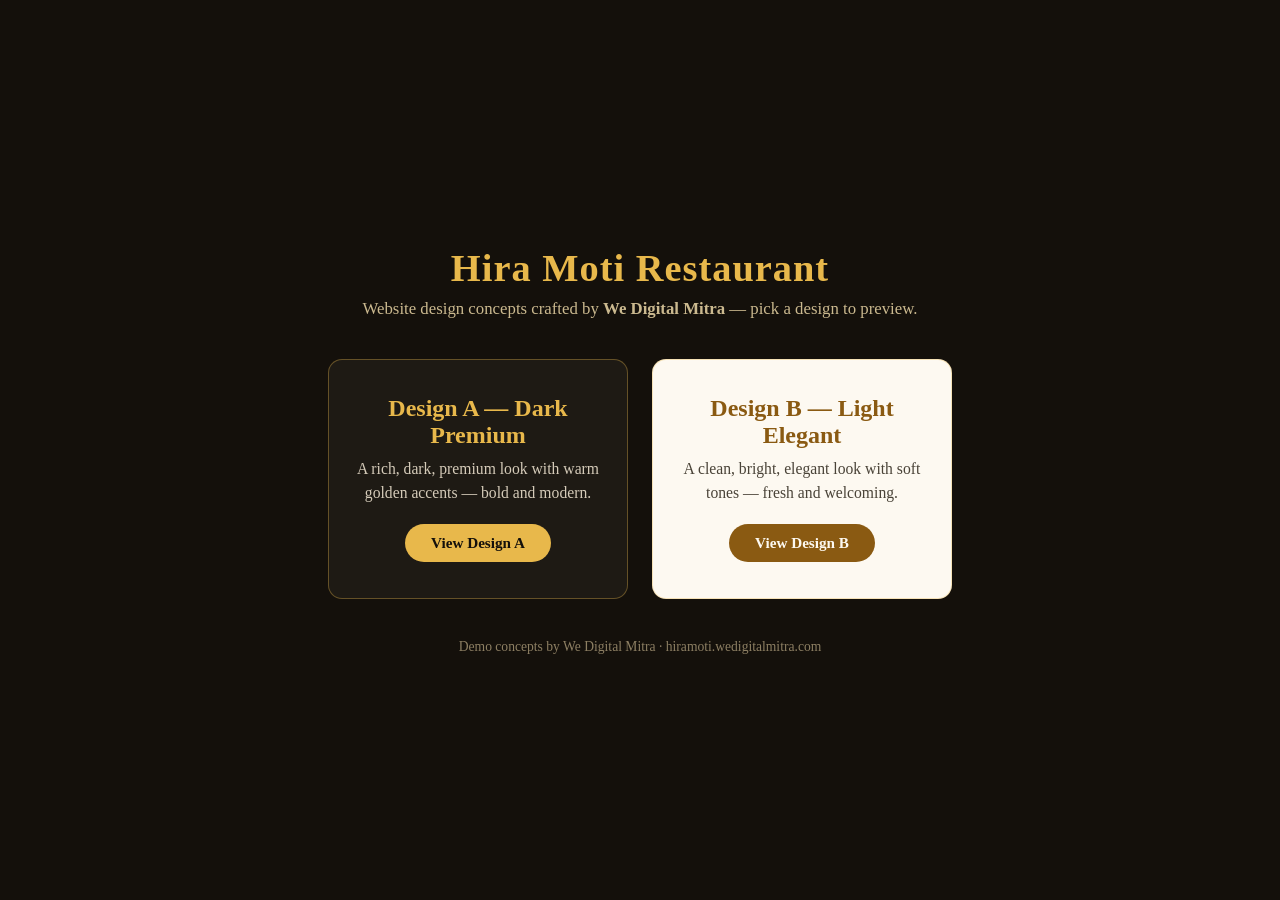
==== commit bc537eea: "Deploy v2: dark/ + light/ demo sites + root chooser page" ====
--- a/index.html
+++ b/index.html
@@ -3,375 +3,71 @@
 <head>
 <meta charset="UTF-8">
 <meta name="viewport" content="width=device-width, initial-scale=1.0">
-<title>Hira Moti Restaurant &amp; Bamboo Hut — Bengali Family Dining in Maynaguri</title>
-<meta name="description" content="Hira Moti Restaurant & Bamboo Hut — a bamboo hideaway by the water. Bengali family dining, homestay rooms, boating and fishing at Uttar Mauamari, Maynaguri, West Bengal.">
-<link rel="preconnect" href="https://fonts.googleapis.com">
-<link rel="preconnect" href="https://fonts.gstatic.com" crossorigin>
-<link href="https://fonts.googleapis.com/css2?family=Playfair+Display:ital,wght@0,500;0,700;0,800;1,500&family=Inter:wght@400;500;600;700&display=swap" rel="stylesheet">
-<link rel="stylesheet" href="styles.css">
+<title>Hira Moti Restaurant — Website Designs</title>
+<style>
+  * { margin: 0; padding: 0; box-sizing: border-box; }
+  body {
+    font-family: Georgia, 'Times New Roman', serif;
+    background: #14100b;
+    color: #f5ead6;
+    min-height: 100vh;
+    display: flex;
+    flex-direction: column;
+    align-items: center;
+    justify-content: center;
+    padding: 2rem 1rem;
+  }
+  header { text-align: center; margin-bottom: 2.5rem; }
+  header h1 { font-size: 2.4rem; letter-spacing: 1px; color: #e8b84b; }
+  header p { margin-top: 0.6rem; color: #cbb98f; font-size: 1.05rem; }
+  .cards { display: flex; gap: 1.5rem; flex-wrap: wrap; justify-content: center; }
+  .card {
+    display: block;
+    width: 300px;
+    padding: 2.2rem 1.6rem;
+    text-align: center;
+    text-decoration: none;
+    border-radius: 14px;
+    border: 1px solid rgba(232, 184, 75, 0.35);
+    transition: transform 0.25s ease, box-shadow 0.25s ease;
+  }
+  .card:hover { transform: translateY(-6px); box-shadow: 0 14px 34px rgba(0,0,0,0.45); }
+  .card.dark  { background: #1e1a14; color: #f5ead6; }
+  .card.light { background: #fdf9f1; color: #2b2418; }
+  .card h2 { font-size: 1.5rem; margin-bottom: 0.5rem; }
+  .card.dark h2  { color: #e8b84b; }
+  .card.light h2 { color: #8a5a12; }
+  .card p { font-size: 0.98rem; line-height: 1.5; opacity: 0.85; }
+  .card .cta {
+    display: inline-block;
+    margin-top: 1.2rem;
+    padding: 0.65rem 1.6rem;
+    border-radius: 999px;
+    font-weight: bold;
+    font-size: 0.95rem;
+  }
+  .card.dark .cta  { background: #e8b84b; color: #14100b; }
+  .card.light .cta { background: #8a5a12; color: #fdf9f1; }
+  footer { margin-top: 2.5rem; font-size: 0.85rem; color: #8d7f63; text-align: center; }
+</style>
 </head>
 <body>
-
-<!-- ============ NAVBAR ============ -->
-<nav id="nav">
-  <div class="wrap nav-inner">
-    <a href="#top" class="brand" aria-label="Hira Moti home">
-      <span class="brand-mark">H</span>
-      <span class="brand-name">Hira Moti<small>Bamboo Hut</small></span>
+  <header>
+    <h1>Hira Moti Restaurant</h1>
+    <p>Website design concepts crafted by <strong>We Digital Mitra</strong> — pick a design to preview.</p>
+  </header>
+  <div class="cards">
+    <a class="card dark" href="dark/">
+      <h2>Design A — Dark Premium</h2>
+      <p>A rich, dark, premium look with warm golden accents — bold and modern.</p>
+      <span class="cta">View Design A</span>
     </a>
-    <ul class="nav-links" id="navLinks">
-      <li><a href="#about">About</a></li>
-      <li><a href="#menu">Menu</a></li>
-      <li><a href="#gallery">Gallery</a></li>
-      <li><a href="#reviews">Reviews</a></li>
-      <li><a href="#visit">Visit Us</a></li>
-    </ul>
-    <div class="nav-cta">
-      <a class="nav-phone" href="tel:+919932862412">📞 +91 99328 62412</a>
-      <button class="burger" id="burger" aria-label="Open menu" aria-expanded="false">
-        <span></span><span></span><span></span>
-      </button>
-    </div>
+    <a class="card light" href="light/">
+      <h2>Design B — Light Elegant</h2>
+      <p>A clean, bright, elegant look with soft tones — fresh and welcoming.</p>
+      <span class="cta">View Design B</span>
+    </a>
   </div>
-</nav>
-
-<!-- ============ HERO ============ -->
-<header class="hero" id="top">
-  <div class="wrap hero-content">
-    <span class="hero-badge">✦ Mouamari Bamboo Hut · West Bengal</span>
-    <h1>Hira <span class="gold">Moti</span></h1>
-    <div class="hero-sub">RESTAURANT &amp; BAMBOO HUT</div>
-    <p class="lede">A bamboo hideaway by the water — Bengali family dining in the heart of Maynaguri.</p>
-    <div class="hero-meta">
-      <span><span class="star">★</span> <b>4.2</b>&nbsp;on Google · 267 reviews</span>
-      <span>₹200–400 per person</span>
-      <span>Family Restaurant</span>
-    </div>
-    <div class="hero-ctas">
-      <a class="btn btn-gold" href="tel:+919932862412">📞 Call to Reserve</a>
-      <a class="btn btn-ghost" href="#menu">Explore the Menu</a>
-    </div>
-  </div>
-  <div class="scroll-hint">Scroll</div>
-</header>
-
-<!-- ============ ABOUT ============ -->
-<section class="about" id="about">
-  <div class="wrap">
-    <div class="about-grid">
-      <figure class="about-img reveal">
-        <img src="assets/yt-hidden-resort.jpg" alt="Night deck at Hira Moti Bamboo Hut over the water">
-        <figcaption>The bamboo deck by night — lit, calm, and made for long family dinners.</figcaption>
-      </figure>
-      <div class="about-copy reveal" data-delay="1">
-        <span class="eyebrow">Our Story</span>
-        <h2 class="section-title">A Hideaway Built<br>from <em>Bamboo &amp; Water</em></h2>
-        <p>Nestled on the banks at <strong>Uttar Mauamari, Maynaguri</strong>, Hira Moti Restaurant &amp; Bamboo Hut is where Bengal's love for food meets the quiet of the water. Hand-woven bamboo walls, stilt huts over the pond, and string lights that turn every evening golden.</p>
-        <p>Families come for the <strong>Bengali curries and biryani</strong>, linger over chowmein and tandoor breads, then end the night with boating and tea by the deck. Nobody leaves in a hurry.</p>
-        <div class="stats">
-          <div class="stat"><b>4.2 ★</b><span>Google rating</span></div>
-          <div class="stat"><b>267</b><span>Google reviews</span></div>
-          <div class="stat"><b>₹200–400</b><span>Per person</span></div>
-        </div>
-      </div>
-    </div>
-
-    <div class="features">
-      <div class="feature reveal">
-        <span class="icon">🎋</span>
-        <h3>Bamboo Architecture</h3>
-        <p>Every wall, hut and counter is hand-woven bamboo — dining inside a living craft of Bengal.</p>
-      </div>
-      <div class="feature reveal" data-delay="1">
-        <span class="icon">🌊</span>
-        <h3>Waterside Setting</h3>
-        <p>Stilt huts over the pond, evening breezes, boating and fishing right outside your table.</p>
-      </div>
-      <div class="feature reveal" data-delay="2">
-        <span class="icon">👨‍👩‍👧‍👦</span>
-        <h3>Family Dining</h3>
-        <p>Spacious halls and open decks built for big families, celebrations and slow Sunday lunches.</p>
-      </div>
-      <div class="feature reveal" data-delay="3">
-        <span class="icon">🚣</span>
-        <h3>Boating</h3>
-        <p>Glide across the pond beside the stilt huts — a favourite with kids and couples alike.</p>
-      </div>
-    </div>
-  </div>
-</section>
-
-<hr class="hairline">
-
-<!-- ============ MENU ============ -->
-<section class="menu-sec" id="menu">
-  <div class="wrap">
-    <div class="center reveal">
-      <span class="eyebrow center">The Menu</span>
-      <h2 class="section-title">Bengali Classics, <em>Tandoor &amp; Chinese</em></h2>
-      <p class="section-sub">From smoky tandoor breads to home-style Bengali curries — honest food at family prices.</p>
-    </div>
-
-    <p class="menu-note-top reveal">⚠️ <b style="color:var(--gold)">Demo menu — prices indicative, to be confirmed with owner.</b></p>
-
-    <div class="menu-tabs reveal" role="tablist" aria-label="Menu categories">
-      <button class="tab active" data-tab="biryani" role="tab" aria-selected="true">Biryani</button>
-      <button class="tab" data-tab="tandoor" role="tab" aria-selected="false">Tandoor Breads</button>
-      <button class="tab" data-tab="curries" role="tab" aria-selected="false">Curries</button>
-      <button class="tab" data-tab="chinese" role="tab" aria-selected="false">Chinese</button>
-      <button class="tab" data-tab="snacks" role="tab" aria-selected="false">Snacks</button>
-      <button class="tab" data-tab="beverages" role="tab" aria-selected="false">Beverages</button>
-      <button class="tab" data-tab="desserts" role="tab" aria-selected="false">Desserts</button>
-    </div>
-
-    <!-- Biryani -->
-    <div class="menu-panel active" id="panel-biryani" role="tabpanel">
-      <div class="dish"><div><span class="dish-name">Veg Biryani</span></div><span class="dish-dots"></span><span class="dish-price">₹130</span></div>
-      <div class="dish"><div><span class="dish-name">Chicken Biryani</span><span class="dish-desc">The house favourite</span></div><span class="dish-dots"></span><span class="dish-price">₹170</span></div>
-      <div class="dish"><div><span class="dish-name">Egg Biryani</span></div><span class="dish-dots"></span><span class="dish-price">₹120</span></div>
-      <div class="dish"><div><span class="dish-name">Chicken Biryani (Family Pack)</span><span class="dish-desc">Feeds the whole table</span></div><span class="dish-dots"></span><span class="dish-price">₹450</span></div>
-    </div>
-
-    <!-- Snacks -->
-    <div class="menu-panel" id="panel-snacks" role="tabpanel">
-      <div class="dish"><div><span class="dish-name">Veg Pakora</span><span class="dish-desc">Crisp monsoon-style fritters</span></div><span class="dish-dots"></span><span class="dish-price">₹80</span></div>
-      <div class="dish"><div><span class="dish-name">Chicken Pakora</span><span class="dish-desc">Golden fried, served with red sauce</span></div><span class="dish-dots"></span><span class="dish-price">₹150</span></div>
-      <div class="dish"><div><span class="dish-name">French Fries</span><span class="dish-desc">Salted, golden, family favourite</span></div><span class="dish-dots"></span><span class="dish-price">₹90</span></div>
-      <div class="dish"><div><span class="dish-name">Chilli Chicken (Dry)</span><span class="dish-desc">Indo-Chinese classic, fiery toss</span></div><span class="dish-dots"></span><span class="dish-price">₹180</span></div>
-      <div class="dish"><div><span class="dish-name">Momo (Veg, 8 pc)</span><span class="dish-desc">Steamed, with spicy red chutney</span></div><span class="dish-dots"></span><span class="dish-price">₹90</span></div>
-      <div class="dish"><div><span class="dish-name">Momo (Chicken, 8 pc)</span><span class="dish-desc">Steamed, with spicy red chutney</span></div><span class="dish-dots"></span><span class="dish-price">₹120</span></div>
-    </div>
-
-    <!-- Chinese -->
-    <div class="menu-panel" id="panel-chinese" role="tabpanel">
-      <div class="dish"><div><span class="dish-name">Veg Chowmein</span></div><span class="dish-dots"></span><span class="dish-price">₹100</span></div>
-      <div class="dish"><div><span class="dish-name">Chicken Chowmein</span></div><span class="dish-dots"></span><span class="dish-price">₹140</span></div>
-      <div class="dish"><div><span class="dish-name">Veg Fried Rice</span></div><span class="dish-dots"></span><span class="dish-price">₹110</span></div>
-      <div class="dish"><div><span class="dish-name">Chicken Fried Rice</span></div><span class="dish-dots"></span><span class="dish-price">₹150</span></div>
-      <div class="dish"><div><span class="dish-name">Chilli Chicken (Gravy)</span></div><span class="dish-dots"></span><span class="dish-price">₹200</span></div>
-    </div>
-
-    <!-- Tandoor -->
-    <div class="menu-panel" id="panel-tandoor" role="tabpanel">
-      <h3 class="menu-group-title">Tandoor Breads</h3>
-      <div class="dish"><div><span class="dish-name">Tandoori Roti</span></div><span class="dish-dots"></span><span class="dish-price">₹15</span></div>
-      <div class="dish"><div><span class="dish-name">Naan</span></div><span class="dish-dots"></span><span class="dish-price">₹30</span></div>
-      <div class="dish"><div><span class="dish-name">Butter Naan</span></div><span class="dish-dots"></span><span class="dish-price">₹40</span></div>
-      <h3 class="menu-group-title">Rice</h3>
-      <div class="dish"><div><span class="dish-name">Jeera Rice</span></div><span class="dish-dots"></span><span class="dish-price">₹110</span></div>
-      <div class="dish"><div><span class="dish-name">Steamed Rice</span></div><span class="dish-dots"></span><span class="dish-price">₹80</span></div>
-    </div>
-
-    <!-- Curries -->
-    <div class="menu-panel" id="panel-curries" role="tabpanel">
-      <h3 class="menu-group-title">Bengali &amp; Indian Curries</h3>
-      <div class="dish"><div><span class="dish-name">Dal Fry / Tadka</span></div><span class="dish-dots"></span><span class="dish-price">₹110</span></div>
-      <div class="dish"><div><span class="dish-name">Mixed Veg Curry</span></div><span class="dish-dots"></span><span class="dish-price">₹120</span></div>
-      <div class="dish"><div><span class="dish-name">Paneer Butter Masala</span></div><span class="dish-dots"></span><span class="dish-price">₹180</span></div>
-      <div class="dish"><div><span class="dish-name">Chicken Curry (Bengali style)</span><span class="dish-desc">Slow-cooked, home spices</span></div><span class="dish-dots"></span><span class="dish-price">₹200</span></div>
-      <div class="dish"><div><span class="dish-name">Egg Curry</span></div><span class="dish-dots"></span><span class="dish-price">₹140</span></div>
-      <h3 class="menu-group-title">Thalis</h3>
-      <div class="dish"><div><span class="dish-name">Veg Thali</span><span class="dish-desc">Rice, dal, veg, roti, salad</span></div><span class="dish-dots"></span><span class="dish-price">₹150</span></div>
-      <div class="dish"><div><span class="dish-name">Chicken Thali</span><span class="dish-desc">Full Bengali spread</span></div><span class="dish-dots"></span><span class="dish-price">₹220</span></div>
-    </div>
-
-    <!-- Beverages -->
-    <div class="menu-panel" id="panel-beverages" role="tabpanel">
-      <div class="dish"><div><span class="dish-name">Tea</span><span class="dish-desc">Kulhad-style</span></div><span class="dish-dots"></span><span class="dish-price">₹20</span></div>
-      <div class="dish"><div><span class="dish-name">Coffee</span></div><span class="dish-dots"></span><span class="dish-price">₹40</span></div>
-      <div class="dish"><div><span class="dish-name">Cold Drinks</span></div><span class="dish-dots"></span><span class="dish-price">₹40</span></div>
-      <div class="dish"><div><span class="dish-name">Fresh Lime Soda</span></div><span class="dish-dots"></span><span class="dish-price">₹60</span></div>
-      <div class="dish"><div><span class="dish-name">Lassi (Sweet / Salted)</span></div><span class="dish-dots"></span><span class="dish-price">₹70</span></div>
-    </div>
-
-    <!-- Desserts -->
-    <div class="menu-panel" id="panel-desserts" role="tabpanel">
-      <div class="dish"><div><span class="dish-name">Gulab Jamun (4 pc)</span><span class="dish-desc">Warm, syrup-soaked</span></div><span class="dish-dots"></span><span class="dish-price">₹60</span></div>
-      <div class="dish"><div><span class="dish-name">Rasmalai (2 pc)</span><span class="dish-desc">Chilled, in saffron milk</span></div><span class="dish-dots"></span><span class="dish-price">₹80</span></div>
-      <div class="dish"><div><span class="dish-name">Mishti Doi</span><span class="dish-desc">Traditional sweet curd</span></div><span class="dish-dots"></span><span class="dish-price">₹50</span></div>
-      <div class="dish"><div><span class="dish-name">Ice Cream Scoop</span><span class="dish-desc">Vanilla / chocolate / mango</span></div><span class="dish-dots"></span><span class="dish-price">₹70</span></div>
-      <div class="dish"><div><span class="dish-name">Brownie with Ice Cream</span><span class="dish-desc">Warm brownie, vanilla scoop</span></div><span class="dish-dots"></span><span class="dish-price">₹130</span></div>
-    </div>
-
-    <div class="menu-foot reveal">
-      <strong>Demo menu</strong> — prices are indicative estimates for the design preview and <strong>will be confirmed with the owner</strong> before the site goes live.
-    </div>
-  </div>
-</section>
-
-<hr class="hairline">
-
-<!-- ============ GALLERY ============ -->
-<section class="gallery" id="gallery">
-  <div class="wrap">
-    <div class="center reveal">
-      <span class="eyebrow center">Gallery</span>
-      <h2 class="section-title">Step Inside the <em>Bamboo Hut</em></h2>
-      <p class="section-sub">Tap any photo to view it full-screen.</p>
-    </div>
-    <div class="masonry reveal">
-      <figure>
-        <img src="assets/hero.jpg" alt="Stilt bamboo hut over the water at Hira Moti" loading="lazy">
-        <figcaption>Stilt hut over the water</figcaption>
-      </figure>
-      <figure>
-        <img src="assets/jd-1.jpg" alt="Bamboo dining hall interior" loading="lazy">
-        <figcaption>Dining hall interior</figcaption>
-      </figure>
-      <figure>
-        <img src="assets/yt-hidden-resort.jpg" alt="Night deck with string lights" loading="lazy">
-        <figcaption>Night deck by the water</figcaption>
-      </figure>
-      <figure>
-        <img src="assets/rg-interior.jpg" alt="Restaurant interior collage" loading="lazy">
-        <figcaption>Inside the restaurant</figcaption>
-      </figure>
-      <figure>
-        <img src="assets/gmb-bamboo-stall-night.jpg" alt="Bamboo food stall at night" loading="lazy">
-        <figcaption>Bamboo stall at night</figcaption>
-      </figure>
-      <figure>
-        <img src="assets/jd-2.jpg" alt="Family dining hall" loading="lazy">
-        <figcaption>Family dining hall</figcaption>
-      </figure>
-      <figure>
-        <img src="assets/yt-bamboo-resort.jpg" alt="Entrance gate board with phone numbers" loading="lazy">
-        <figcaption>Entrance gate</figcaption>
-      </figure>
-      <figure>
-        <img src="assets/rg-design.jpg" alt="Bamboo design details" loading="lazy">
-        <figcaption>Bamboo craft details</figcaption>
-      </figure>
-      <figure>
-        <img src="assets/yt-hiramoti-restaurant.jpg" alt="Hira Moti restaurant promo artwork" loading="lazy">
-        <figcaption>Hira Moti — Maynaguri</figcaption>
-      </figure>
-    </div>
-  </div>
-</section>
-
-<!-- Lightbox -->
-<div class="lightbox" id="lightbox" role="dialog" aria-modal="true" aria-label="Photo viewer">
-  <button class="lb-close" id="lbClose" aria-label="Close">✕</button>
-  <button class="lb-prev" id="lbPrev" aria-label="Previous photo">‹</button>
-  <button class="lb-next" id="lbNext" aria-label="Next photo">›</button>
-  <img id="lbImg" src="" alt="">
-  <p id="lbCap"></p>
-</div>
-
-<hr class="hairline">
-
-<!-- ============ REVIEWS ============ -->
-<section class="reviews" id="reviews">
-  <div class="wrap">
-    <div class="center reveal">
-      <span class="eyebrow center">Guest Love</span>
-      <h2 class="section-title">What <em>Maynaguri</em> Says</h2>
-      <div class="g-badge">
-        <span class="score">4.2</span>
-        <span class="meta"><span class="stars">★★★★☆</span><br>on Google · 267 reviews</span>
-      </div>
-    </div>
-    <div class="rev-grid">
-      <div class="rev-card reveal">
-        <div class="stars">★★★★★</div>
-        <p>A beautiful place right by the water — the bamboo huts and the evening lights make dinner feel like a small getaway. Great spot for family evenings.</p>
-        <div class="who"><b>Google Reviewer</b> · via Google Reviews</div>
-      </div>
-      <div class="rev-card reveal" data-delay="1">
-        <div class="stars">★★★★☆</div>
-        <p>Good Bengali food at honest prices. The chicken curry with rice and the biryani were the table's favourites — portions are generous for the price.</p>
-        <div class="who"><b>Google Reviewer</b> · via Google Reviews</div>
-      </div>
-      <div class="rev-card reveal" data-delay="2">
-        <div class="stars">★★★★☆</div>
-        <p>Came for dinner, stayed for the night air. Boating on the pond and tea on the deck — the kids loved it. A proper family outing near Maynaguri.</p>
-        <div class="who"><b>Google Reviewer</b> · via Google Reviews</div>
-      </div>
-    </div>
-    <p class="rev-note reveal">Testimonials are paraphrased from recurring themes across real guest reviews — the waterside bamboo ambience, home-style Bengali food at family prices, and evenings of boating and fishing.</p>
-  </div>
-</section>
-
-<hr class="hairline">
-
-<!-- ============ VISIT ============ -->
-<section class="visit" id="visit">
-  <div class="wrap">
-    <div class="center reveal">
-      <span class="eyebrow center">Find Us</span>
-      <h2 class="section-title">Come Hungry, <em>Leave Happy</em></h2>
-      <p class="section-sub">Call ahead for a table — weekends fill up fast by the water.</p>
-    </div>
-    <div class="visit-grid">
-      <div class="visit-card reveal">
-        <h3><span class="dot"></span>Address &amp; Contact</h3>
-        <p class="addr">Hira Moti Restaurant &amp; Bamboo Hut</p>
-        <p class="sub">Uttar Mauamari, Maynaguri,<br>West Bengal 735224</p>
-        <ul class="phone-list">
-          <li><a href="tel:+919932862412"><span class="pi">📞</span>+91 99328 62412</a></li>
-          <li><a href="tel:+916295520655"><span class="pi">📞</span>+91 62955 20655</a></li>
-          <li><a href="tel:+919064034493"><span class="pi">📞</span>+91 90640 34493</a></li>
-          <li><a href="tel:+917602177337"><span class="pi">📞</span>+91 76021 77337</a></li>
-        </ul>
-        <a class="wa-btn" href="https://wa.me/919932862412" target="_blank" rel="noopener">💬 Chat on WhatsApp</a>
-      </div>
-      <div class="visit-card reveal" data-delay="1">
-        <h3><span class="dot"></span>Hours</h3>
-        <div class="hours-row"><span>Monday – Sunday</span><b>Call to confirm</b></div>
-        <div class="hours-row"><span>Lunch service</span><b>Call to confirm</b></div>
-        <div class="hours-row"><span>Dinner service</span><b>Call to confirm</b></div>
-        <p class="sub" style="margin-top:22px">The deck stays lively late on weekends — reach out on WhatsApp for table bookings and family events.</p>
-        <a class="btn btn-ghost" href="https://wa.me/919932862412?text=Hi%20Hira%20Moti!%20I%27d%20like%20to%20book%20a%20table." target="_blank" rel="noopener">Book a Table</a>
-      </div>
-    </div>
-    <div class="map-frame reveal" style="margin-top:26px">
-      <iframe title="Hira Moti Restaurant & Bamboo Hut on Google Maps" loading="lazy" referrerpolicy="no-referrer-when-downgrade"
-        src="https://maps.google.com/maps?q=Hira%20Moti%20Restaurant%20Uttar%20Mauamari%20West%20Bengal%20735224&t=&z=15&ie=UTF8&iwloc=&output=embed"></iframe>
-    </div>
-  </div>
-</section>
-
-<!-- ============ FOOTER ============ -->
-<footer>
-  <div class="wrap">
-    <div class="foot-grid">
-      <div class="foot-brand">
-        <div class="brand" style="margin-bottom:16px">
-          <span class="brand-mark">H</span>
-          <span class="brand-name">Hira Moti<small>Bamboo Hut</small></span>
-        </div>
-        <p>A bamboo hideaway by the water — Bengali family dining in the heart of Maynaguri. Uttar Mauamari, West Bengal 735224.</p>
-        <p style="margin-top:12px">Govt. Reg. No. 1/544/2020</p>
-      </div>
-      <div>
-        <h4>Explore</h4>
-        <ul>
-          <li><a href="#about">About</a></li>
-          <li><a href="#menu">Menu</a></li>
-          <li><a href="#gallery">Gallery</a></li>
-          <li><a href="#reviews">Reviews</a></li>
-          <li><a href="#visit">Visit Us</a></li>
-        </ul>
-      </div>
-      <div>
-        <h4>Contact</h4>
-        <ul>
-          <li><a href="tel:+919932862412">+91 99328 62412</a></li>
-          <li><a href="tel:+916295520655">+91 62955 20655</a></li>
-          <li><a href="tel:+919064034493">+91 90640 34493</a></li>
-          <li><a href="tel:+917602177337">+91 76021 77337</a></li>
-          <li><a href="https://wa.me/919932862412" target="_blank" rel="noopener">WhatsApp</a></li>
-        </ul>
-      </div>
-    </div>
-    <div class="foot-legal">
-      <span>© <span id="year">2026</span> Hira Moti Restaurant &amp; Bamboo Hut. All rights reserved.</span>
-      <span class="demo">Design demo — menu prices indicative, to be confirmed with owner.</span>
-    </div>
-  </div>
-</footer>
-
-<script src="script.js"></script>
+  <footer>Demo concepts by We Digital Mitra · hiramoti.wedigitalmitra.com</footer>
 </body>
 </html>
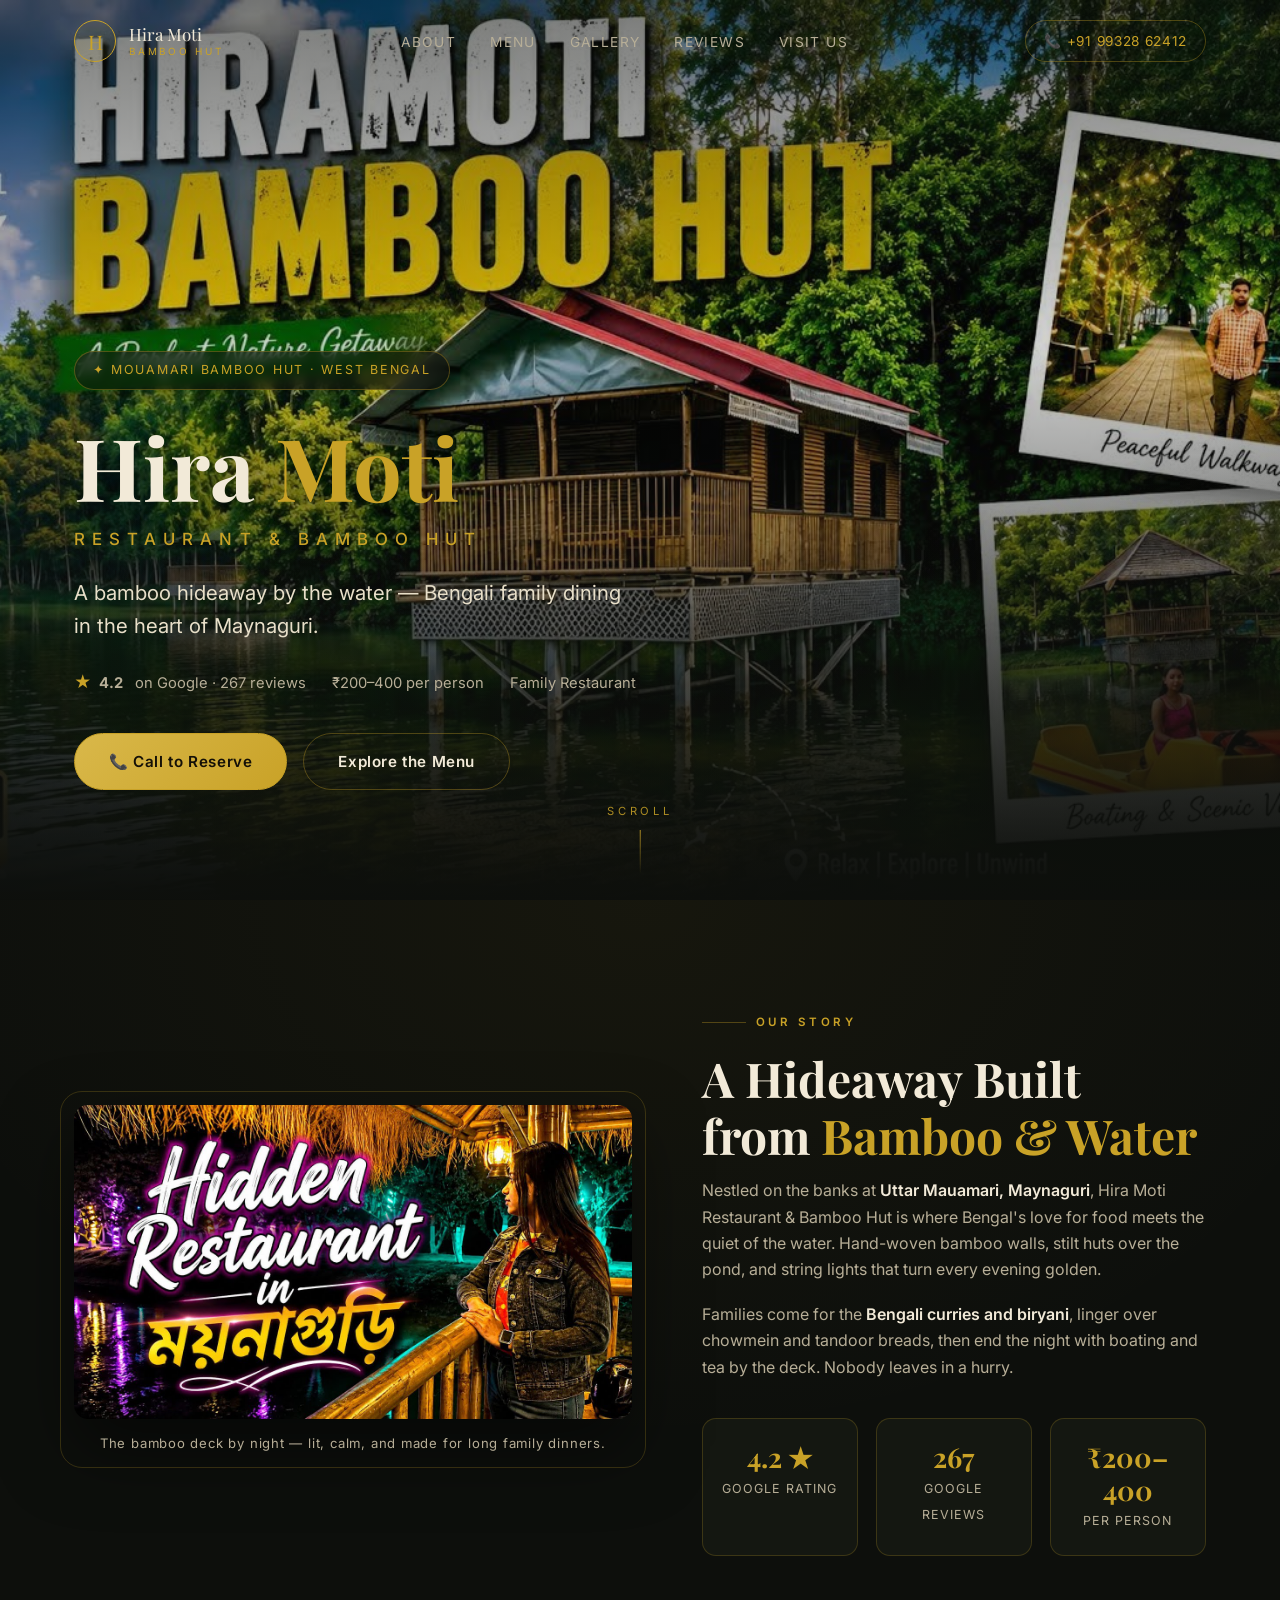
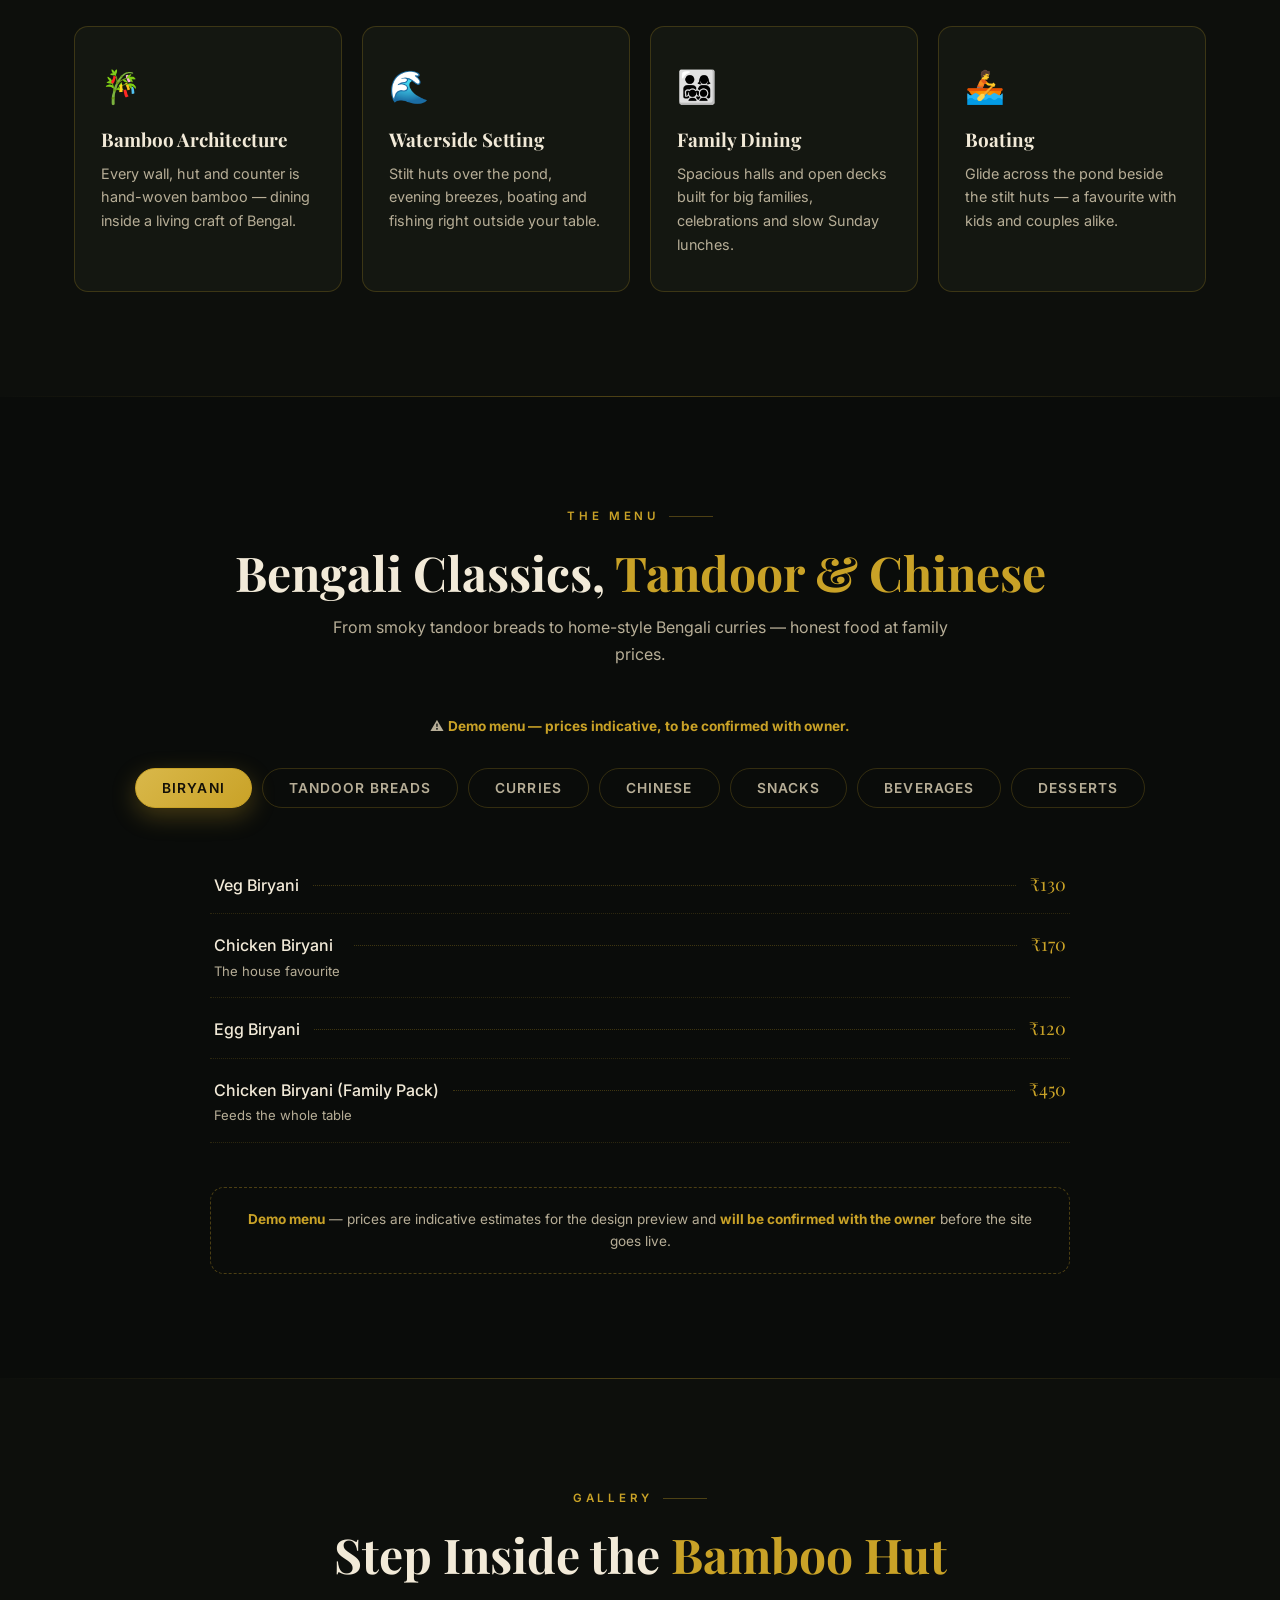
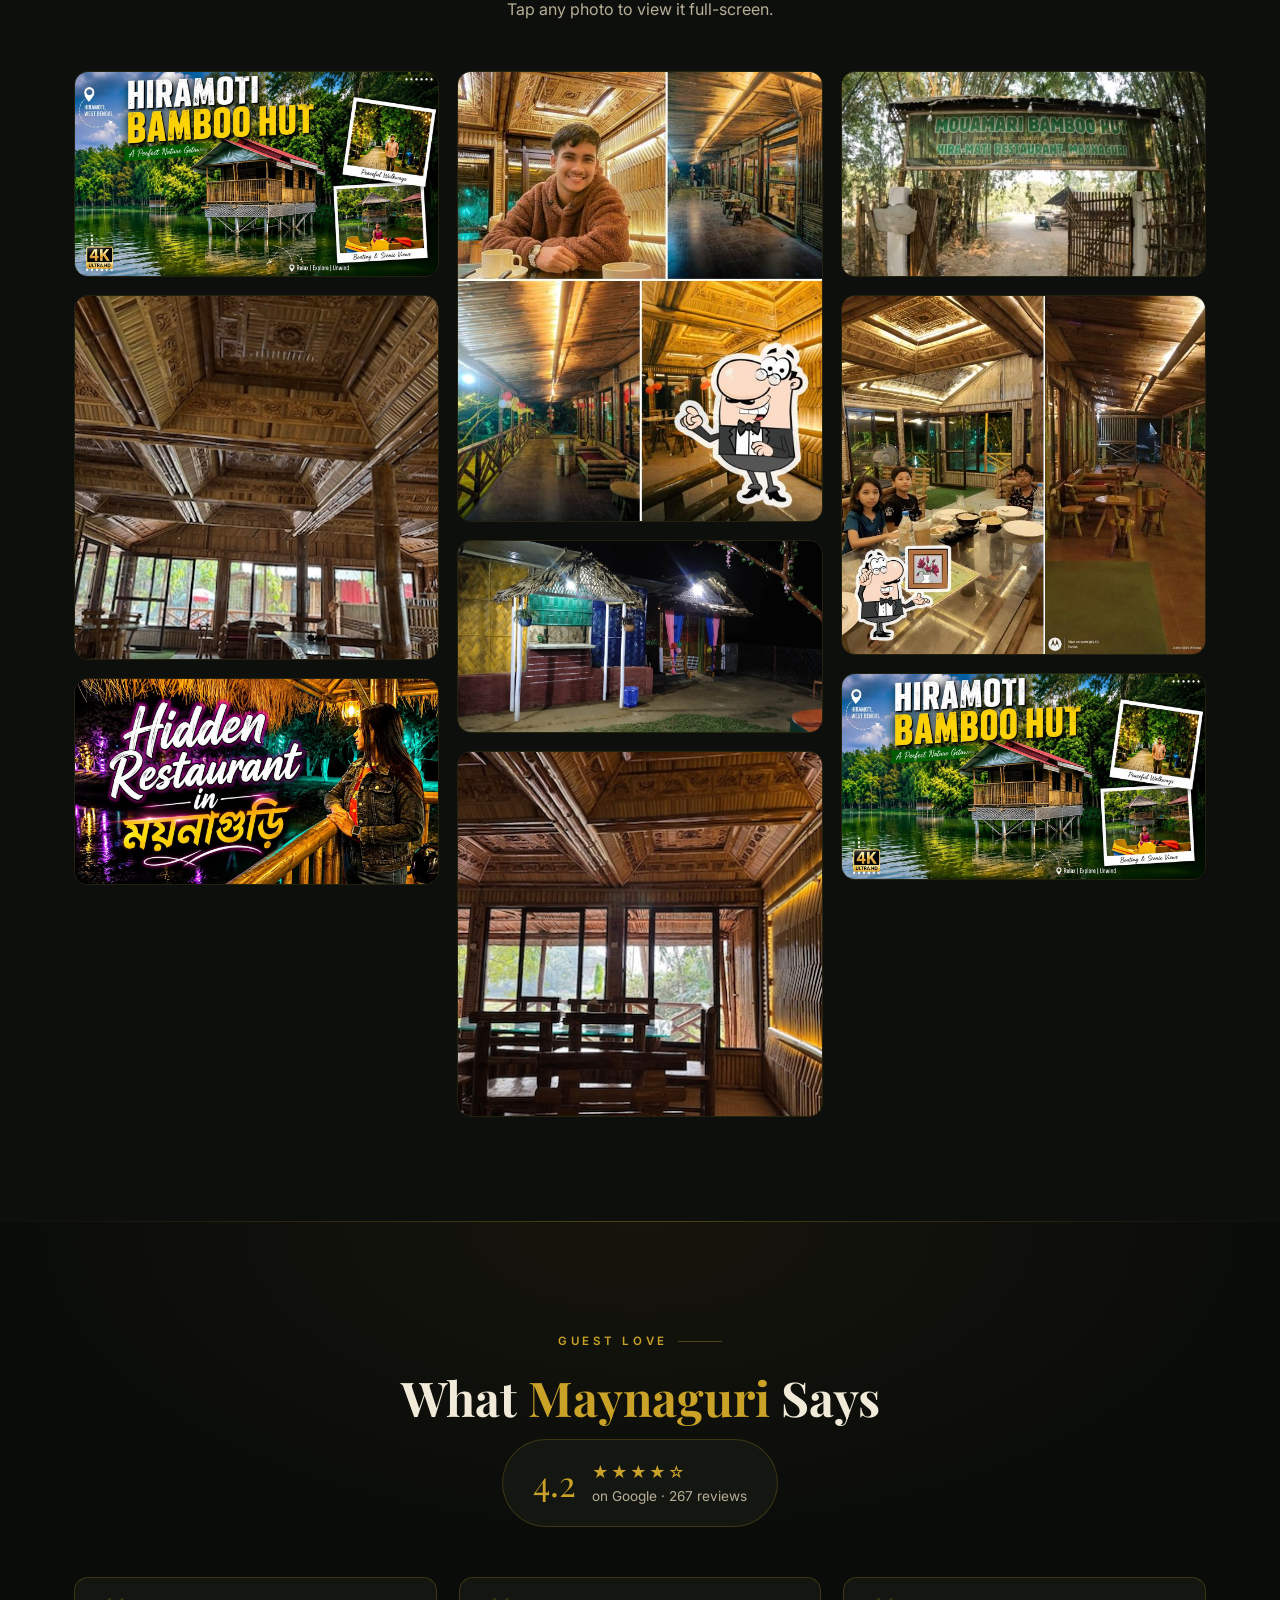
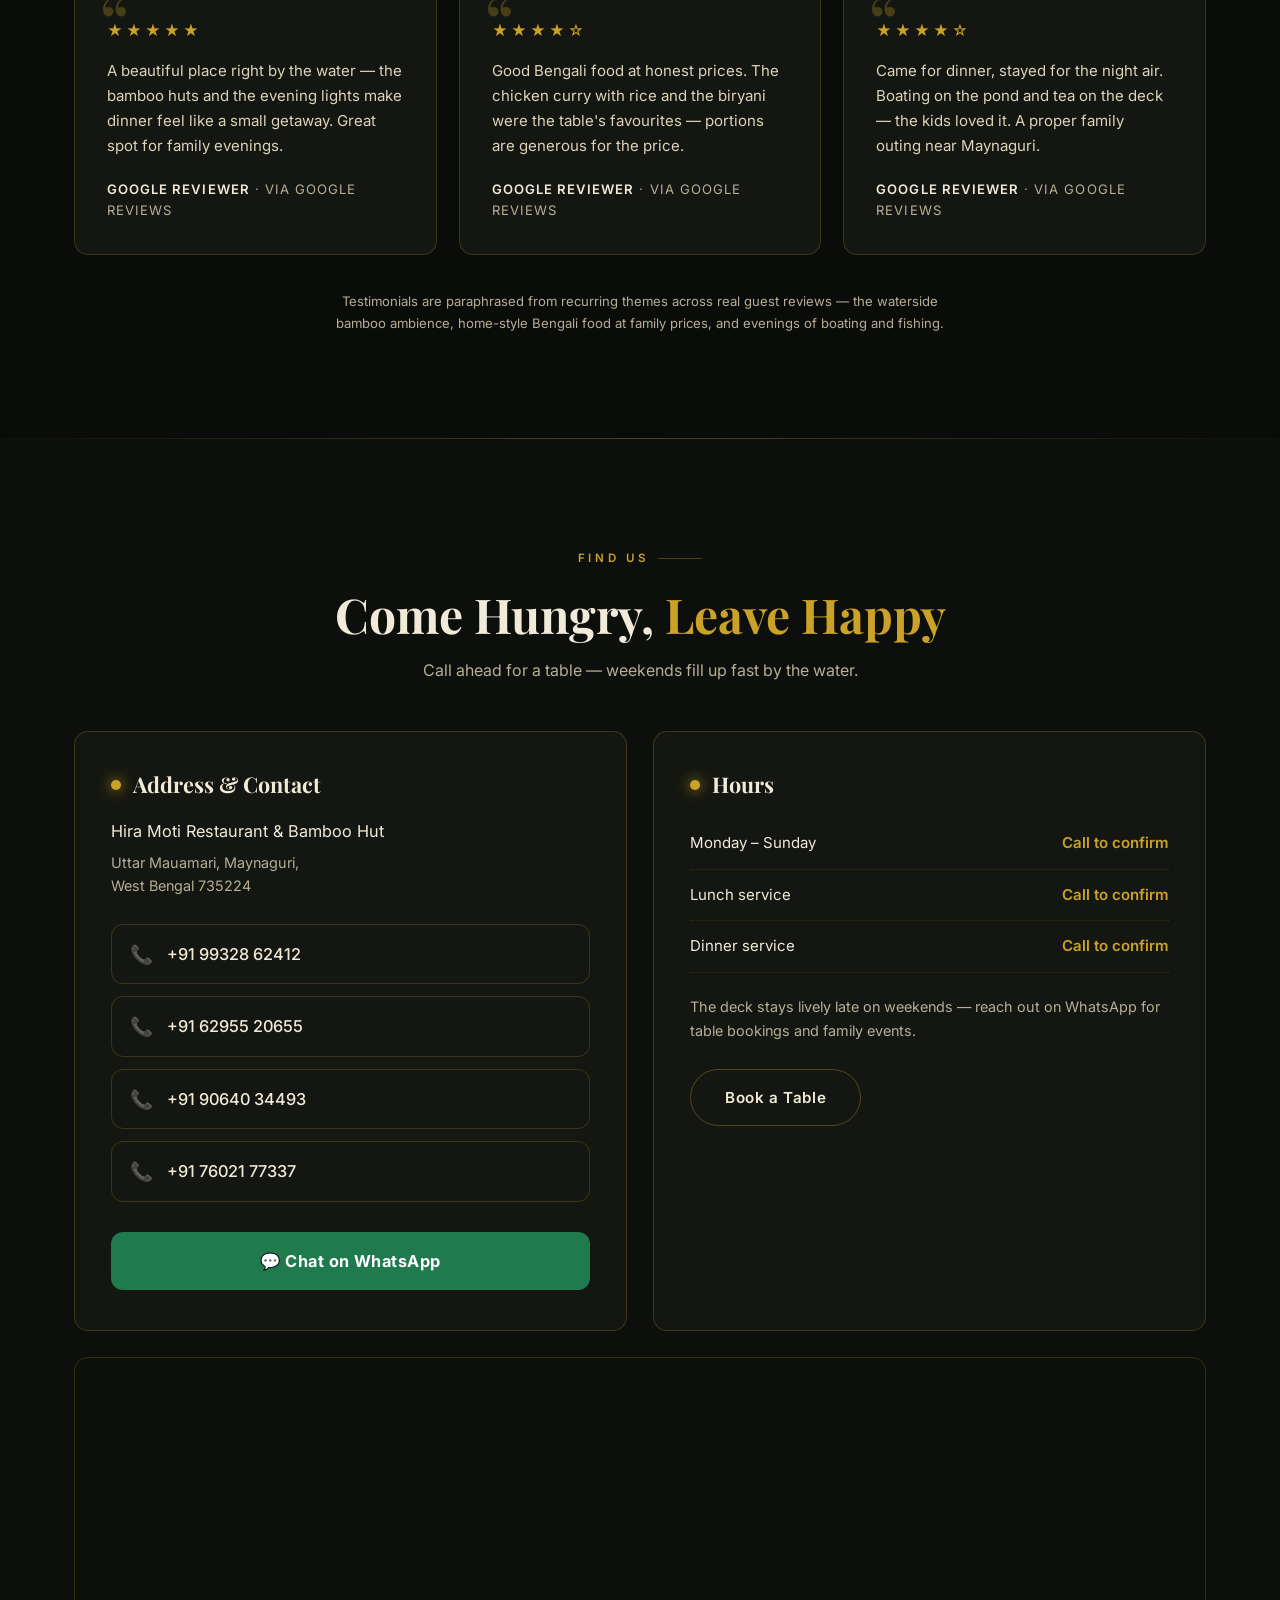
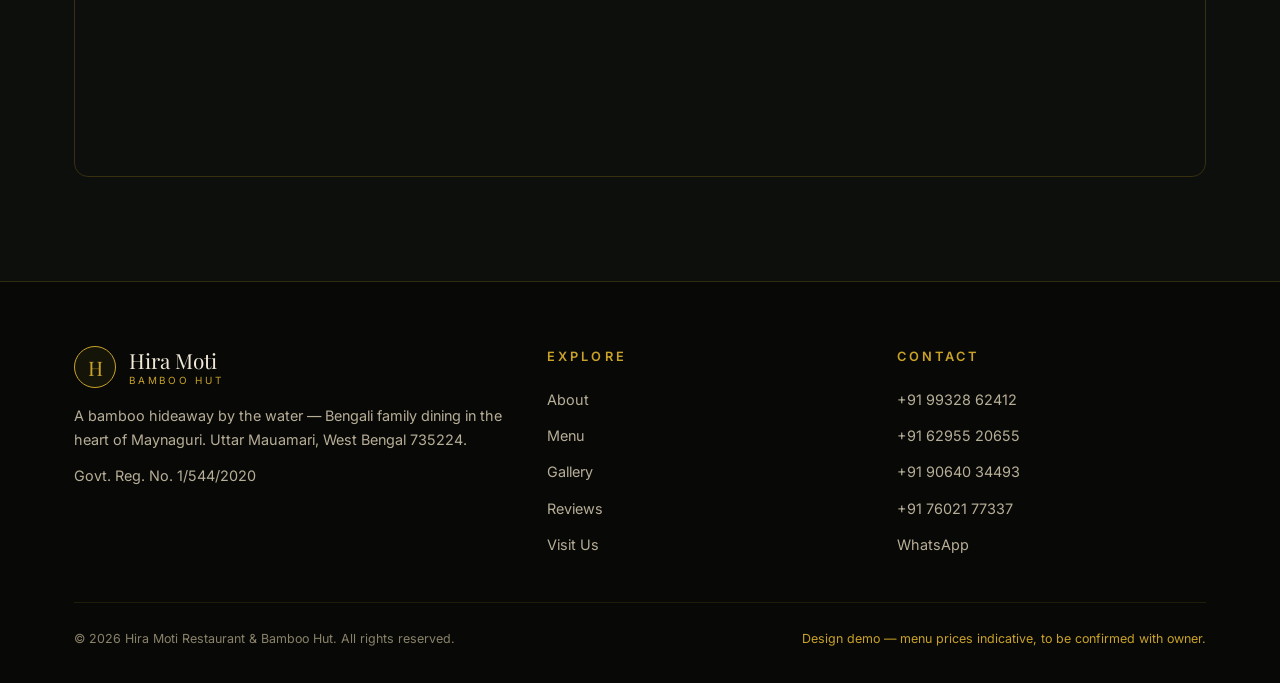
==== commit a8e44954: "Root serves Design A (dark); remove dark/ light/ leftovers" ====
--- a/index.html
+++ b/index.html
@@ -3,71 +3,375 @@
 <head>
 <meta charset="UTF-8">
 <meta name="viewport" content="width=device-width, initial-scale=1.0">
-<title>Hira Moti Restaurant — Website Designs</title>
-<style>
-  * { margin: 0; padding: 0; box-sizing: border-box; }
-  body {
-    font-family: Georgia, 'Times New Roman', serif;
-    background: #14100b;
-    color: #f5ead6;
-    min-height: 100vh;
-    display: flex;
-    flex-direction: column;
-    align-items: center;
-    justify-content: center;
-    padding: 2rem 1rem;
-  }
-  header { text-align: center; margin-bottom: 2.5rem; }
-  header h1 { font-size: 2.4rem; letter-spacing: 1px; color: #e8b84b; }
-  header p { margin-top: 0.6rem; color: #cbb98f; font-size: 1.05rem; }
-  .cards { display: flex; gap: 1.5rem; flex-wrap: wrap; justify-content: center; }
-  .card {
-    display: block;
-    width: 300px;
-    padding: 2.2rem 1.6rem;
-    text-align: center;
-    text-decoration: none;
-    border-radius: 14px;
-    border: 1px solid rgba(232, 184, 75, 0.35);
-    transition: transform 0.25s ease, box-shadow 0.25s ease;
-  }
-  .card:hover { transform: translateY(-6px); box-shadow: 0 14px 34px rgba(0,0,0,0.45); }
-  .card.dark  { background: #1e1a14; color: #f5ead6; }
-  .card.light { background: #fdf9f1; color: #2b2418; }
-  .card h2 { font-size: 1.5rem; margin-bottom: 0.5rem; }
-  .card.dark h2  { color: #e8b84b; }
-  .card.light h2 { color: #8a5a12; }
-  .card p { font-size: 0.98rem; line-height: 1.5; opacity: 0.85; }
-  .card .cta {
-    display: inline-block;
-    margin-top: 1.2rem;
-    padding: 0.65rem 1.6rem;
-    border-radius: 999px;
-    font-weight: bold;
-    font-size: 0.95rem;
-  }
-  .card.dark .cta  { background: #e8b84b; color: #14100b; }
-  .card.light .cta { background: #8a5a12; color: #fdf9f1; }
-  footer { margin-top: 2.5rem; font-size: 0.85rem; color: #8d7f63; text-align: center; }
-</style>
+<title>Hira Moti Restaurant &amp; Bamboo Hut — Bengali Family Dining in Maynaguri</title>
+<meta name="description" content="Hira Moti Restaurant & Bamboo Hut — a bamboo hideaway by the water. Bengali family dining, homestay rooms, boating and fishing at Uttar Mauamari, Maynaguri, West Bengal.">
+<link rel="preconnect" href="https://fonts.googleapis.com">
+<link rel="preconnect" href="https://fonts.gstatic.com" crossorigin>
+<link href="https://fonts.googleapis.com/css2?family=Playfair+Display:ital,wght@0,500;0,700;0,800;1,500&family=Inter:wght@400;500;600;700&display=swap" rel="stylesheet">
+<link rel="stylesheet" href="styles.css">
 </head>
 <body>
-  <header>
-    <h1>Hira Moti Restaurant</h1>
-    <p>Website design concepts crafted by <strong>We Digital Mitra</strong> — pick a design to preview.</p>
-  </header>
-  <div class="cards">
-    <a class="card dark" href="dark/">
-      <h2>Design A — Dark Premium</h2>
-      <p>A rich, dark, premium look with warm golden accents — bold and modern.</p>
-      <span class="cta">View Design A</span>
+
+<!-- ============ NAVBAR ============ -->
+<nav id="nav">
+  <div class="wrap nav-inner">
+    <a href="#top" class="brand" aria-label="Hira Moti home">
+      <span class="brand-mark">H</span>
+      <span class="brand-name">Hira Moti<small>Bamboo Hut</small></span>
     </a>
-    <a class="card light" href="light/">
-      <h2>Design B — Light Elegant</h2>
-      <p>A clean, bright, elegant look with soft tones — fresh and welcoming.</p>
-      <span class="cta">View Design B</span>
-    </a>
-  </div>
-  <footer>Demo concepts by We Digital Mitra · hiramoti.wedigitalmitra.com</footer>
+    <ul class="nav-links" id="navLinks">
+      <li><a href="#about">About</a></li>
+      <li><a href="#menu">Menu</a></li>
+      <li><a href="#gallery">Gallery</a></li>
+      <li><a href="#reviews">Reviews</a></li>
+      <li><a href="#visit">Visit Us</a></li>
+    </ul>
+    <div class="nav-cta">
+      <a class="nav-phone" href="tel:+919932862412">📞 +91 99328 62412</a>
+      <button class="burger" id="burger" aria-label="Open menu" aria-expanded="false">
+        <span></span><span></span><span></span>
+      </button>
+    </div>
+  </div>
+</nav>
+
+<!-- ============ HERO ============ -->
+<header class="hero" id="top">
+  <div class="wrap hero-content">
+    <span class="hero-badge">✦ Mouamari Bamboo Hut · West Bengal</span>
+    <h1>Hira <span class="gold">Moti</span></h1>
+    <div class="hero-sub">RESTAURANT &amp; BAMBOO HUT</div>
+    <p class="lede">A bamboo hideaway by the water — Bengali family dining in the heart of Maynaguri.</p>
+    <div class="hero-meta">
+      <span><span class="star">★</span> <b>4.2</b>&nbsp;on Google · 267 reviews</span>
+      <span>₹200–400 per person</span>
+      <span>Family Restaurant</span>
+    </div>
+    <div class="hero-ctas">
+      <a class="btn btn-gold" href="tel:+919932862412">📞 Call to Reserve</a>
+      <a class="btn btn-ghost" href="#menu">Explore the Menu</a>
+    </div>
+  </div>
+  <div class="scroll-hint">Scroll</div>
+</header>
+
+<!-- ============ ABOUT ============ -->
+<section class="about" id="about">
+  <div class="wrap">
+    <div class="about-grid">
+      <figure class="about-img reveal">
+        <img src="assets/yt-hidden-resort.jpg" alt="Night deck at Hira Moti Bamboo Hut over the water">
+        <figcaption>The bamboo deck by night — lit, calm, and made for long family dinners.</figcaption>
+      </figure>
+      <div class="about-copy reveal" data-delay="1">
+        <span class="eyebrow">Our Story</span>
+        <h2 class="section-title">A Hideaway Built<br>from <em>Bamboo &amp; Water</em></h2>
+        <p>Nestled on the banks at <strong>Uttar Mauamari, Maynaguri</strong>, Hira Moti Restaurant &amp; Bamboo Hut is where Bengal's love for food meets the quiet of the water. Hand-woven bamboo walls, stilt huts over the pond, and string lights that turn every evening golden.</p>
+        <p>Families come for the <strong>Bengali curries and biryani</strong>, linger over chowmein and tandoor breads, then end the night with boating and tea by the deck. Nobody leaves in a hurry.</p>
+        <div class="stats">
+          <div class="stat"><b>4.2 ★</b><span>Google rating</span></div>
+          <div class="stat"><b>267</b><span>Google reviews</span></div>
+          <div class="stat"><b>₹200–400</b><span>Per person</span></div>
+        </div>
+      </div>
+    </div>
+
+    <div class="features">
+      <div class="feature reveal">
+        <span class="icon">🎋</span>
+        <h3>Bamboo Architecture</h3>
+        <p>Every wall, hut and counter is hand-woven bamboo — dining inside a living craft of Bengal.</p>
+      </div>
+      <div class="feature reveal" data-delay="1">
+        <span class="icon">🌊</span>
+        <h3>Waterside Setting</h3>
+        <p>Stilt huts over the pond, evening breezes, boating and fishing right outside your table.</p>
+      </div>
+      <div class="feature reveal" data-delay="2">
+        <span class="icon">👨‍👩‍👧‍👦</span>
+        <h3>Family Dining</h3>
+        <p>Spacious halls and open decks built for big families, celebrations and slow Sunday lunches.</p>
+      </div>
+      <div class="feature reveal" data-delay="3">
+        <span class="icon">🚣</span>
+        <h3>Boating</h3>
+        <p>Glide across the pond beside the stilt huts — a favourite with kids and couples alike.</p>
+      </div>
+    </div>
+  </div>
+</section>
+
+<hr class="hairline">
+
+<!-- ============ MENU ============ -->
+<section class="menu-sec" id="menu">
+  <div class="wrap">
+    <div class="center reveal">
+      <span class="eyebrow center">The Menu</span>
+      <h2 class="section-title">Bengali Classics, <em>Tandoor &amp; Chinese</em></h2>
+      <p class="section-sub">From smoky tandoor breads to home-style Bengali curries — honest food at family prices.</p>
+    </div>
+
+    <p class="menu-note-top reveal">⚠️ <b style="color:var(--gold)">Demo menu — prices indicative, to be confirmed with owner.</b></p>
+
+    <div class="menu-tabs reveal" role="tablist" aria-label="Menu categories">
+      <button class="tab active" data-tab="biryani" role="tab" aria-selected="true">Biryani</button>
+      <button class="tab" data-tab="tandoor" role="tab" aria-selected="false">Tandoor Breads</button>
+      <button class="tab" data-tab="curries" role="tab" aria-selected="false">Curries</button>
+      <button class="tab" data-tab="chinese" role="tab" aria-selected="false">Chinese</button>
+      <button class="tab" data-tab="snacks" role="tab" aria-selected="false">Snacks</button>
+      <button class="tab" data-tab="beverages" role="tab" aria-selected="false">Beverages</button>
+      <button class="tab" data-tab="desserts" role="tab" aria-selected="false">Desserts</button>
+    </div>
+
+    <!-- Biryani -->
+    <div class="menu-panel active" id="panel-biryani" role="tabpanel">
+      <div class="dish"><div><span class="dish-name">Veg Biryani</span></div><span class="dish-dots"></span><span class="dish-price">₹130</span></div>
+      <div class="dish"><div><span class="dish-name">Chicken Biryani</span><span class="dish-desc">The house favourite</span></div><span class="dish-dots"></span><span class="dish-price">₹170</span></div>
+      <div class="dish"><div><span class="dish-name">Egg Biryani</span></div><span class="dish-dots"></span><span class="dish-price">₹120</span></div>
+      <div class="dish"><div><span class="dish-name">Chicken Biryani (Family Pack)</span><span class="dish-desc">Feeds the whole table</span></div><span class="dish-dots"></span><span class="dish-price">₹450</span></div>
+    </div>
+
+    <!-- Snacks -->
+    <div class="menu-panel" id="panel-snacks" role="tabpanel">
+      <div class="dish"><div><span class="dish-name">Veg Pakora</span><span class="dish-desc">Crisp monsoon-style fritters</span></div><span class="dish-dots"></span><span class="dish-price">₹80</span></div>
+      <div class="dish"><div><span class="dish-name">Chicken Pakora</span><span class="dish-desc">Golden fried, served with red sauce</span></div><span class="dish-dots"></span><span class="dish-price">₹150</span></div>
+      <div class="dish"><div><span class="dish-name">French Fries</span><span class="dish-desc">Salted, golden, family favourite</span></div><span class="dish-dots"></span><span class="dish-price">₹90</span></div>
+      <div class="dish"><div><span class="dish-name">Chilli Chicken (Dry)</span><span class="dish-desc">Indo-Chinese classic, fiery toss</span></div><span class="dish-dots"></span><span class="dish-price">₹180</span></div>
+      <div class="dish"><div><span class="dish-name">Momo (Veg, 8 pc)</span><span class="dish-desc">Steamed, with spicy red chutney</span></div><span class="dish-dots"></span><span class="dish-price">₹90</span></div>
+      <div class="dish"><div><span class="dish-name">Momo (Chicken, 8 pc)</span><span class="dish-desc">Steamed, with spicy red chutney</span></div><span class="dish-dots"></span><span class="dish-price">₹120</span></div>
+    </div>
+
+    <!-- Chinese -->
+    <div class="menu-panel" id="panel-chinese" role="tabpanel">
+      <div class="dish"><div><span class="dish-name">Veg Chowmein</span></div><span class="dish-dots"></span><span class="dish-price">₹100</span></div>
+      <div class="dish"><div><span class="dish-name">Chicken Chowmein</span></div><span class="dish-dots"></span><span class="dish-price">₹140</span></div>
+      <div class="dish"><div><span class="dish-name">Veg Fried Rice</span></div><span class="dish-dots"></span><span class="dish-price">₹110</span></div>
+      <div class="dish"><div><span class="dish-name">Chicken Fried Rice</span></div><span class="dish-dots"></span><span class="dish-price">₹150</span></div>
+      <div class="dish"><div><span class="dish-name">Chilli Chicken (Gravy)</span></div><span class="dish-dots"></span><span class="dish-price">₹200</span></div>
+    </div>
+
+    <!-- Tandoor -->
+    <div class="menu-panel" id="panel-tandoor" role="tabpanel">
+      <h3 class="menu-group-title">Tandoor Breads</h3>
+      <div class="dish"><div><span class="dish-name">Tandoori Roti</span></div><span class="dish-dots"></span><span class="dish-price">₹15</span></div>
+      <div class="dish"><div><span class="dish-name">Naan</span></div><span class="dish-dots"></span><span class="dish-price">₹30</span></div>
+      <div class="dish"><div><span class="dish-name">Butter Naan</span></div><span class="dish-dots"></span><span class="dish-price">₹40</span></div>
+      <h3 class="menu-group-title">Rice</h3>
+      <div class="dish"><div><span class="dish-name">Jeera Rice</span></div><span class="dish-dots"></span><span class="dish-price">₹110</span></div>
+      <div class="dish"><div><span class="dish-name">Steamed Rice</span></div><span class="dish-dots"></span><span class="dish-price">₹80</span></div>
+    </div>
+
+    <!-- Curries -->
+    <div class="menu-panel" id="panel-curries" role="tabpanel">
+      <h3 class="menu-group-title">Bengali &amp; Indian Curries</h3>
+      <div class="dish"><div><span class="dish-name">Dal Fry / Tadka</span></div><span class="dish-dots"></span><span class="dish-price">₹110</span></div>
+      <div class="dish"><div><span class="dish-name">Mixed Veg Curry</span></div><span class="dish-dots"></span><span class="dish-price">₹120</span></div>
+      <div class="dish"><div><span class="dish-name">Paneer Butter Masala</span></div><span class="dish-dots"></span><span class="dish-price">₹180</span></div>
+      <div class="dish"><div><span class="dish-name">Chicken Curry (Bengali style)</span><span class="dish-desc">Slow-cooked, home spices</span></div><span class="dish-dots"></span><span class="dish-price">₹200</span></div>
+      <div class="dish"><div><span class="dish-name">Egg Curry</span></div><span class="dish-dots"></span><span class="dish-price">₹140</span></div>
+      <h3 class="menu-group-title">Thalis</h3>
+      <div class="dish"><div><span class="dish-name">Veg Thali</span><span class="dish-desc">Rice, dal, veg, roti, salad</span></div><span class="dish-dots"></span><span class="dish-price">₹150</span></div>
+      <div class="dish"><div><span class="dish-name">Chicken Thali</span><span class="dish-desc">Full Bengali spread</span></div><span class="dish-dots"></span><span class="dish-price">₹220</span></div>
+    </div>
+
+    <!-- Beverages -->
+    <div class="menu-panel" id="panel-beverages" role="tabpanel">
+      <div class="dish"><div><span class="dish-name">Tea</span><span class="dish-desc">Kulhad-style</span></div><span class="dish-dots"></span><span class="dish-price">₹20</span></div>
+      <div class="dish"><div><span class="dish-name">Coffee</span></div><span class="dish-dots"></span><span class="dish-price">₹40</span></div>
+      <div class="dish"><div><span class="dish-name">Cold Drinks</span></div><span class="dish-dots"></span><span class="dish-price">₹40</span></div>
+      <div class="dish"><div><span class="dish-name">Fresh Lime Soda</span></div><span class="dish-dots"></span><span class="dish-price">₹60</span></div>
+      <div class="dish"><div><span class="dish-name">Lassi (Sweet / Salted)</span></div><span class="dish-dots"></span><span class="dish-price">₹70</span></div>
+    </div>
+
+    <!-- Desserts -->
+    <div class="menu-panel" id="panel-desserts" role="tabpanel">
+      <div class="dish"><div><span class="dish-name">Gulab Jamun (4 pc)</span><span class="dish-desc">Warm, syrup-soaked</span></div><span class="dish-dots"></span><span class="dish-price">₹60</span></div>
+      <div class="dish"><div><span class="dish-name">Rasmalai (2 pc)</span><span class="dish-desc">Chilled, in saffron milk</span></div><span class="dish-dots"></span><span class="dish-price">₹80</span></div>
+      <div class="dish"><div><span class="dish-name">Mishti Doi</span><span class="dish-desc">Traditional sweet curd</span></div><span class="dish-dots"></span><span class="dish-price">₹50</span></div>
+      <div class="dish"><div><span class="dish-name">Ice Cream Scoop</span><span class="dish-desc">Vanilla / chocolate / mango</span></div><span class="dish-dots"></span><span class="dish-price">₹70</span></div>
+      <div class="dish"><div><span class="dish-name">Brownie with Ice Cream</span><span class="dish-desc">Warm brownie, vanilla scoop</span></div><span class="dish-dots"></span><span class="dish-price">₹130</span></div>
+    </div>
+
+    <div class="menu-foot reveal">
+      <strong>Demo menu</strong> — prices are indicative estimates for the design preview and <strong>will be confirmed with the owner</strong> before the site goes live.
+    </div>
+  </div>
+</section>
+
+<hr class="hairline">
+
+<!-- ============ GALLERY ============ -->
+<section class="gallery" id="gallery">
+  <div class="wrap">
+    <div class="center reveal">
+      <span class="eyebrow center">Gallery</span>
+      <h2 class="section-title">Step Inside the <em>Bamboo Hut</em></h2>
+      <p class="section-sub">Tap any photo to view it full-screen.</p>
+    </div>
+    <div class="masonry reveal">
+      <figure>
+        <img src="assets/hero.jpg" alt="Stilt bamboo hut over the water at Hira Moti" loading="lazy">
+        <figcaption>Stilt hut over the water</figcaption>
+      </figure>
+      <figure>
+        <img src="assets/jd-1.jpg" alt="Bamboo dining hall interior" loading="lazy">
+        <figcaption>Dining hall interior</figcaption>
+      </figure>
+      <figure>
+        <img src="assets/yt-hidden-resort.jpg" alt="Night deck with string lights" loading="lazy">
+        <figcaption>Night deck by the water</figcaption>
+      </figure>
+      <figure>
+        <img src="assets/rg-interior.jpg" alt="Restaurant interior collage" loading="lazy">
+        <figcaption>Inside the restaurant</figcaption>
+      </figure>
+      <figure>
+        <img src="assets/gmb-bamboo-stall-night.jpg" alt="Bamboo food stall at night" loading="lazy">
+        <figcaption>Bamboo stall at night</figcaption>
+      </figure>
+      <figure>
+        <img src="assets/jd-2.jpg" alt="Family dining hall" loading="lazy">
+        <figcaption>Family dining hall</figcaption>
+      </figure>
+      <figure>
+        <img src="assets/yt-bamboo-resort.jpg" alt="Entrance gate board with phone numbers" loading="lazy">
+        <figcaption>Entrance gate</figcaption>
+      </figure>
+      <figure>
+        <img src="assets/rg-design.jpg" alt="Bamboo design details" loading="lazy">
+        <figcaption>Bamboo craft details</figcaption>
+      </figure>
+      <figure>
+        <img src="assets/yt-hiramoti-restaurant.jpg" alt="Hira Moti restaurant promo artwork" loading="lazy">
+        <figcaption>Hira Moti — Maynaguri</figcaption>
+      </figure>
+    </div>
+  </div>
+</section>
+
+<!-- Lightbox -->
+<div class="lightbox" id="lightbox" role="dialog" aria-modal="true" aria-label="Photo viewer">
+  <button class="lb-close" id="lbClose" aria-label="Close">✕</button>
+  <button class="lb-prev" id="lbPrev" aria-label="Previous photo">‹</button>
+  <button class="lb-next" id="lbNext" aria-label="Next photo">›</button>
+  <img id="lbImg" src="" alt="">
+  <p id="lbCap"></p>
+</div>
+
+<hr class="hairline">
+
+<!-- ============ REVIEWS ============ -->
+<section class="reviews" id="reviews">
+  <div class="wrap">
+    <div class="center reveal">
+      <span class="eyebrow center">Guest Love</span>
+      <h2 class="section-title">What <em>Maynaguri</em> Says</h2>
+      <div class="g-badge">
+        <span class="score">4.2</span>
+        <span class="meta"><span class="stars">★★★★☆</span><br>on Google · 267 reviews</span>
+      </div>
+    </div>
+    <div class="rev-grid">
+      <div class="rev-card reveal">
+        <div class="stars">★★★★★</div>
+        <p>A beautiful place right by the water — the bamboo huts and the evening lights make dinner feel like a small getaway. Great spot for family evenings.</p>
+        <div class="who"><b>Google Reviewer</b> · via Google Reviews</div>
+      </div>
+      <div class="rev-card reveal" data-delay="1">
+        <div class="stars">★★★★☆</div>
+        <p>Good Bengali food at honest prices. The chicken curry with rice and the biryani were the table's favourites — portions are generous for the price.</p>
+        <div class="who"><b>Google Reviewer</b> · via Google Reviews</div>
+      </div>
+      <div class="rev-card reveal" data-delay="2">
+        <div class="stars">★★★★☆</div>
+        <p>Came for dinner, stayed for the night air. Boating on the pond and tea on the deck — the kids loved it. A proper family outing near Maynaguri.</p>
+        <div class="who"><b>Google Reviewer</b> · via Google Reviews</div>
+      </div>
+    </div>
+    <p class="rev-note reveal">Testimonials are paraphrased from recurring themes across real guest reviews — the waterside bamboo ambience, home-style Bengali food at family prices, and evenings of boating and fishing.</p>
+  </div>
+</section>
+
+<hr class="hairline">
+
+<!-- ============ VISIT ============ -->
+<section class="visit" id="visit">
+  <div class="wrap">
+    <div class="center reveal">
+      <span class="eyebrow center">Find Us</span>
+      <h2 class="section-title">Come Hungry, <em>Leave Happy</em></h2>
+      <p class="section-sub">Call ahead for a table — weekends fill up fast by the water.</p>
+    </div>
+    <div class="visit-grid">
+      <div class="visit-card reveal">
+        <h3><span class="dot"></span>Address &amp; Contact</h3>
+        <p class="addr">Hira Moti Restaurant &amp; Bamboo Hut</p>
+        <p class="sub">Uttar Mauamari, Maynaguri,<br>West Bengal 735224</p>
+        <ul class="phone-list">
+          <li><a href="tel:+919932862412"><span class="pi">📞</span>+91 99328 62412</a></li>
+          <li><a href="tel:+916295520655"><span class="pi">📞</span>+91 62955 20655</a></li>
+          <li><a href="tel:+919064034493"><span class="pi">📞</span>+91 90640 34493</a></li>
+          <li><a href="tel:+917602177337"><span class="pi">📞</span>+91 76021 77337</a></li>
+        </ul>
+        <a class="wa-btn" href="https://wa.me/919932862412" target="_blank" rel="noopener">💬 Chat on WhatsApp</a>
+      </div>
+      <div class="visit-card reveal" data-delay="1">
+        <h3><span class="dot"></span>Hours</h3>
+        <div class="hours-row"><span>Monday – Sunday</span><b>Call to confirm</b></div>
+        <div class="hours-row"><span>Lunch service</span><b>Call to confirm</b></div>
+        <div class="hours-row"><span>Dinner service</span><b>Call to confirm</b></div>
+        <p class="sub" style="margin-top:22px">The deck stays lively late on weekends — reach out on WhatsApp for table bookings and family events.</p>
+        <a class="btn btn-ghost" href="https://wa.me/919932862412?text=Hi%20Hira%20Moti!%20I%27d%20like%20to%20book%20a%20table." target="_blank" rel="noopener">Book a Table</a>
+      </div>
+    </div>
+    <div class="map-frame reveal" style="margin-top:26px">
+      <iframe title="Hira Moti Restaurant & Bamboo Hut on Google Maps" loading="lazy" referrerpolicy="no-referrer-when-downgrade"
+        src="https://maps.google.com/maps?q=Hira%20Moti%20Restaurant%20Uttar%20Mauamari%20West%20Bengal%20735224&t=&z=15&ie=UTF8&iwloc=&output=embed"></iframe>
+    </div>
+  </div>
+</section>
+
+<!-- ============ FOOTER ============ -->
+<footer>
+  <div class="wrap">
+    <div class="foot-grid">
+      <div class="foot-brand">
+        <div class="brand" style="margin-bottom:16px">
+          <span class="brand-mark">H</span>
+          <span class="brand-name">Hira Moti<small>Bamboo Hut</small></span>
+        </div>
+        <p>A bamboo hideaway by the water — Bengali family dining in the heart of Maynaguri. Uttar Mauamari, West Bengal 735224.</p>
+        <p style="margin-top:12px">Govt. Reg. No. 1/544/2020</p>
+      </div>
+      <div>
+        <h4>Explore</h4>
+        <ul>
+          <li><a href="#about">About</a></li>
+          <li><a href="#menu">Menu</a></li>
+          <li><a href="#gallery">Gallery</a></li>
+          <li><a href="#reviews">Reviews</a></li>
+          <li><a href="#visit">Visit Us</a></li>
+        </ul>
+      </div>
+      <div>
+        <h4>Contact</h4>
+        <ul>
+          <li><a href="tel:+919932862412">+91 99328 62412</a></li>
+          <li><a href="tel:+916295520655">+91 62955 20655</a></li>
+          <li><a href="tel:+919064034493">+91 90640 34493</a></li>
+          <li><a href="tel:+917602177337">+91 76021 77337</a></li>
+          <li><a href="https://wa.me/919932862412" target="_blank" rel="noopener">WhatsApp</a></li>
+        </ul>
+      </div>
+    </div>
+    <div class="foot-legal">
+      <span>© <span id="year">2026</span> Hira Moti Restaurant &amp; Bamboo Hut. All rights reserved.</span>
+      <span class="demo">Design demo — menu prices indicative, to be confirmed with owner.</span>
+    </div>
+  </div>
+</footer>
+
+<script src="script.js"></script>
 </body>
 </html>
--- a/styles.css
+++ b/styles.css
@@ -0,0 +1,363 @@
+/* ============================================================
+   HIRA MOTI RESTAURANT & BAMBOO HUT — DESIGN A (Premium Dark)
+   Palette: charcoal #0d0f0c · forest black-green #14201a ·
+            antique gold #c9a227 · warm ivory #f2ead8
+   ============================================================ */
+:root{
+  --bg:#0d0f0c;
+  --bg-2:#14201a;
+  --bg-3:#0a0c0a;
+  --gold:#c9a227;
+  --gold-soft:#d9b84a;
+  --gold-dim:rgba(201,162,39,.35);
+  --ivory:#f2ead8;
+  --muted:#b7ae97;
+  --line:rgba(201,162,39,.22);
+  --card:#141711;
+  --radius:14px;
+  --serif:'Playfair Display',Georgia,serif;
+  --sans:'Inter',system-ui,-apple-system,sans-serif;
+}
+*{margin:0;padding:0;box-sizing:border-box}
+html{scroll-behavior:smooth}
+body{
+  background:var(--bg);
+  color:var(--ivory);
+  font-family:var(--sans);
+  font-size:16px;line-height:1.65;
+  -webkit-font-smoothing:antialiased;
+  overflow-x:hidden;
+}
+img{max-width:100%;display:block}
+a{color:inherit;text-decoration:none}
+.wrap{max-width:1180px;margin:0 auto;padding:0 24px}
+
+/* ---------- Typography ---------- */
+h1,h2,h3,.serif{font-family:var(--serif);font-weight:700;line-height:1.18}
+.eyebrow{
+  display:inline-flex;align-items:center;gap:10px;
+  text-transform:uppercase;letter-spacing:.32em;
+  font-size:.72rem;color:var(--gold);font-weight:600;margin-bottom:18px;
+}
+.eyebrow::before,.eyebrow.center::after{content:"";width:44px;height:1px;background:var(--gold-dim)}
+.eyebrow.center::before{display:none}
+h2.section-title{font-size:clamp(2rem,4.4vw,3rem);margin-bottom:14px}
+h2.section-title em{color:var(--gold);font-style:normal}
+.section-sub{color:var(--muted);max-width:640px;margin-bottom:48px}
+.center{text-align:center}
+.center .section-sub{margin-left:auto;margin-right:auto}
+section{padding:104px 0;position:relative}
+
+/* Gold hairline dividers */
+.hairline{height:1px;background:linear-gradient(90deg,transparent,var(--gold-dim),transparent);border:0}
+
+/* ---------- Buttons ---------- */
+.btn{
+  display:inline-flex;align-items:center;gap:10px;
+  padding:15px 34px;border-radius:999px;
+  font-weight:600;font-size:.95rem;letter-spacing:.04em;
+  border:1px solid var(--gold);
+  transition:transform .25s ease,box-shadow .25s ease,background .25s ease;
+  cursor:pointer;white-space:nowrap;
+}
+.btn-gold{background:linear-gradient(135deg,var(--gold-soft),var(--gold));color:#141007}
+.btn-gold:hover{transform:translateY(-2px);box-shadow:0 12px 32px rgba(201,162,39,.35)}
+.btn-ghost{background:transparent;color:var(--ivory);border-color:var(--gold-dim)}
+.btn-ghost:hover{border-color:var(--gold);background:rgba(201,162,39,.08);transform:translateY(-2px)}
+
+/* ---------- Navbar ---------- */
+nav{
+  position:fixed;top:0;left:0;right:0;z-index:100;
+  transition:background .35s ease,box-shadow .35s ease,backdrop-filter .35s ease;
+  padding:20px 0;
+}
+nav.scrolled{
+  background:rgba(13,15,12,.82);
+  -webkit-backdrop-filter:blur(14px);backdrop-filter:blur(14px);
+  box-shadow:0 1px 0 var(--line);padding:13px 0;
+}
+.nav-inner{display:flex;align-items:center;justify-content:space-between}
+.brand{display:flex;align-items:center;gap:13px}
+.brand-mark{
+  width:42px;height:42px;border-radius:50%;
+  border:1.5px solid var(--gold);
+  display:grid;place-items:center;
+  font-family:var(--serif);font-size:1.25rem;color:var(--gold);
+  background:rgba(201,162,39,.07);
+}
+.brand-name{font-family:var(--serif);font-size:1.06rem;line-height:1.2}
+.brand-name small{display:block;font-family:var(--sans);font-size:.62rem;letter-spacing:.28em;color:var(--gold);text-transform:uppercase;margin-top:2px}
+.nav-links{display:flex;gap:34px;list-style:none}
+.nav-links a{font-size:.86rem;letter-spacing:.1em;text-transform:uppercase;color:var(--muted);position:relative;transition:color .25s}
+.nav-links a::after{content:"";position:absolute;left:0;bottom:-7px;height:1px;width:0;background:var(--gold);transition:width .3s}
+.nav-links a:hover{color:var(--ivory)}
+.nav-links a:hover::after{width:100%}
+.nav-cta{display:flex;align-items:center;gap:14px}
+.nav-phone{font-size:.85rem;color:var(--gold);letter-spacing:.05em;border:1px solid var(--gold-dim);border-radius:999px;padding:9px 18px;transition:.25s}
+.nav-phone:hover{background:rgba(201,162,39,.12)}
+.burger{display:none;background:none;border:0;cursor:pointer;padding:8px}
+.burger span{display:block;width:26px;height:2px;background:var(--ivory);margin:6px 0;transition:.3s}
+
+/* ---------- Hero ---------- */
+.hero{
+  min-height:100svh;display:flex;align-items:flex-end;
+  background:url('assets/hero.jpg') center/cover no-repeat;
+  position:relative;padding:0;
+}
+.hero::before{
+  content:"";position:absolute;inset:0;
+  background:linear-gradient(180deg,rgba(13,15,12,.55) 0%,rgba(13,15,12,.18) 38%,rgba(13,15,12,.62) 70%,var(--bg) 100%);
+}
+.hero::after{
+  content:"";position:absolute;inset:0;pointer-events:none;
+  background:radial-gradient(120% 90% at 50% 10%,transparent 55%,rgba(13,15,12,.5) 100%);
+}
+.hero-content{position:relative;z-index:2;width:100%;padding-bottom:110px}
+.hero-badge{
+  display:inline-flex;align-items:center;gap:9px;
+  border:1px solid var(--gold-dim);border-radius:999px;
+  padding:8px 18px;font-size:.78rem;letter-spacing:.14em;text-transform:uppercase;
+  color:var(--gold);background:rgba(13,15,12,.55);
+  -webkit-backdrop-filter:blur(6px);backdrop-filter:blur(6px);
+  margin-bottom:26px;
+}
+.hero h1{
+  font-size:clamp(2.6rem,7vw,5.4rem);
+  max-width:14ch;margin-bottom:22px;
+  text-shadow:0 4px 40px rgba(0,0,0,.6);
+}
+.hero h1 .gold{color:var(--gold)}
+.hero-sub{font-size:clamp(.85rem,1.6vw,1.05rem);letter-spacing:.42em;color:var(--gold);
+  font-weight:500;margin:-14px 0 22px;text-transform:uppercase}
+.hero p.lede{font-size:clamp(1.02rem,1.8vw,1.28rem);color:#e8dfc9;max-width:560px;margin-bottom:16px}
+.hero-meta{display:flex;flex-wrap:wrap;gap:10px 26px;margin:26px 0 36px;color:var(--muted);font-size:.92rem}
+.hero-meta span{display:inline-flex;align-items:center;gap:8px}
+.hero-meta .star{color:var(--gold);font-size:1.05rem}
+.hero-ctas{display:flex;flex-wrap:wrap;gap:16px}
+.scroll-hint{
+  position:absolute;bottom:26px;left:50%;transform:translateX(-50%);z-index:2;
+  color:var(--gold);font-size:.7rem;letter-spacing:.35em;text-transform:uppercase;
+  display:flex;flex-direction:column;align-items:center;gap:10px;opacity:.85;
+}
+.scroll-hint::after{content:"";width:1px;height:44px;background:linear-gradient(var(--gold),transparent);animation:drop 2.2s ease-in-out infinite}
+@keyframes drop{0%,100%{transform:translateY(-6px);opacity:.4}50%{transform:translateY(6px);opacity:1}}
+
+/* ---------- Reveal on scroll ---------- */
+.reveal{opacity:0;transform:translateY(34px);transition:opacity .9s cubic-bezier(.22,.61,.36,1),transform .9s cubic-bezier(.22,.61,.36,1)}
+.reveal.visible{opacity:1;transform:none}
+.reveal[data-delay="1"]{transition-delay:.12s}
+.reveal[data-delay="2"]{transition-delay:.24s}
+.reveal[data-delay="3"]{transition-delay:.36s}
+
+/* ---------- About ---------- */
+.about{background:radial-gradient(60% 50% at 50% 0%,rgba(201,162,39,.05),transparent),var(--bg)}
+.about-grid{display:grid;grid-template-columns:1.05fr .95fr;gap:70px;align-items:center}
+.about-img{position:relative}
+.about-img img{border-radius:var(--radius);box-shadow:0 30px 70px rgba(0,0,0,.5)}
+.about-img::before{
+  content:"";position:absolute;inset:-14px;border:1px solid var(--line);
+  border-radius:calc(var(--radius) + 8px);pointer-events:none;
+}
+.about-img figcaption{margin-top:14px;font-size:.82rem;color:var(--muted);letter-spacing:.06em;text-align:center}
+.about-copy p{color:var(--muted);margin-bottom:18px}
+.about-copy p strong{color:var(--ivory);font-weight:600}
+.stats{display:grid;grid-template-columns:repeat(3,1fr);gap:18px;margin-top:38px}
+.stat{border:1px solid var(--line);border-radius:var(--radius);padding:22px 14px;text-align:center;background:var(--card)}
+.stat b{display:block;font-family:var(--serif);font-size:1.7rem;color:var(--gold);line-height:1.2}
+.stat span{font-size:.78rem;color:var(--muted);letter-spacing:.08em;text-transform:uppercase}
+
+/* Feature cards */
+.features{display:grid;grid-template-columns:repeat(4,1fr);gap:20px;margin-top:70px}
+.feature{
+  background:var(--card);border:1px solid var(--line);border-radius:var(--radius);
+  padding:34px 26px;transition:transform .35s ease,border-color .35s ease,box-shadow .35s ease;
+  position:relative;overflow:hidden;
+}
+.feature::before{content:"";position:absolute;top:0;left:0;right:0;height:2px;background:linear-gradient(90deg,var(--gold),transparent);opacity:0;transition:opacity .35s}
+.feature:hover{transform:translateY(-8px);border-color:var(--gold-dim);box-shadow:0 22px 50px rgba(0,0,0,.45)}
+.feature:hover::before{opacity:1}
+.feature .icon{font-size:2rem;margin-bottom:16px;display:block}
+.feature h3{font-size:1.18rem;margin-bottom:10px}
+.feature p{font-size:.9rem;color:var(--muted)}
+
+/* ---------- Menu ---------- */
+.menu-sec{background:var(--bg-3)}
+.menu-tabs{display:flex;flex-wrap:wrap;gap:10px;justify-content:center;margin-bottom:46px}
+.tab{
+  background:transparent;border:1px solid var(--line);color:var(--muted);
+  border-radius:999px;padding:11px 26px;font-size:.86rem;letter-spacing:.08em;
+  text-transform:uppercase;cursor:pointer;transition:.28s;font-family:var(--sans);font-weight:600;
+}
+.tab:hover{color:var(--ivory);border-color:var(--gold-dim)}
+.tab.active{background:linear-gradient(135deg,var(--gold-soft),var(--gold));color:#141007;border-color:var(--gold);box-shadow:0 8px 24px rgba(201,162,39,.3)}
+.menu-panel{display:none;max-width:860px;margin:0 auto}
+.menu-panel.active{display:block;animation:fadeSlide .5s ease}
+@keyframes fadeSlide{from{opacity:0;transform:translateY(14px)}to{opacity:1;transform:none}}
+.menu-group-title{font-family:var(--serif);font-size:1.3rem;color:var(--gold);margin:34px 0 6px;text-align:center}
+.menu-group-title:first-child{margin-top:0}
+.dish{
+  display:flex;align-items:baseline;gap:14px;
+  padding:15px 4px;border-bottom:1px dotted rgba(201,162,39,.18);
+}
+.dish-name{font-size:1rem;font-weight:500}
+.dish-desc{font-size:.82rem;color:var(--muted);display:block;margin-top:2px}
+.dish-dots{flex:1;border-bottom:1px dotted rgba(201,162,39,.28);transform:translateY(-5px)}
+.dish-price{font-family:var(--serif);color:var(--gold);font-size:1.12rem;white-space:nowrap}
+.menu-foot{
+  max-width:860px;margin:44px auto 0;text-align:center;
+  border:1px dashed var(--gold-dim);border-radius:var(--radius);
+  padding:20px 26px;font-size:.85rem;color:var(--muted);
+}
+.menu-foot strong{color:var(--gold)}
+.menu-note-top{text-align:center;color:var(--muted);font-size:.85rem;margin-bottom:30px}
+
+/* ---------- Gallery ---------- */
+.gallery{background:var(--bg)}
+.masonry{columns:3;column-gap:18px}
+.masonry figure{
+  position:relative;margin:0 0 18px;border-radius:var(--radius);overflow:hidden;
+  cursor:zoom-in;break-inside:avoid;border:1px solid rgba(201,162,39,.12);
+  transition:transform .35s ease,box-shadow .35s ease;
+}
+.masonry figure:hover{transform:translateY(-5px);box-shadow:0 20px 45px rgba(0,0,0,.5)}
+.masonry img{width:100%;transition:transform .6s ease}
+.masonry figure:hover img{transform:scale(1.05)}
+.masonry figcaption{
+  position:absolute;left:0;right:0;bottom:0;
+  padding:36px 18px 14px;font-size:.82rem;letter-spacing:.05em;color:var(--ivory);
+  background:linear-gradient(transparent,rgba(10,12,10,.88));
+  opacity:0;transition:opacity .35s;
+}
+.masonry figure:hover figcaption{opacity:1}
+/* Lightbox */
+.lightbox{
+  position:fixed;inset:0;z-index:200;display:none;
+  background:rgba(8,9,8,.94);-webkit-backdrop-filter:blur(8px);backdrop-filter:blur(8px);
+  align-items:center;justify-content:center;flex-direction:column;gap:14px;padding:24px;
+}
+.lightbox.open{display:flex}
+.lightbox img{max-width:min(92vw,1080px);max-height:78vh;border-radius:10px;border:1px solid var(--line);box-shadow:0 30px 90px rgba(0,0,0,.7)}
+.lightbox p{color:var(--muted);font-size:.88rem;letter-spacing:.06em}
+.lb-close,.lb-prev,.lb-next{
+  position:absolute;background:rgba(201,162,39,.1);border:1px solid var(--gold-dim);
+  color:var(--gold);width:46px;height:46px;border-radius:50%;font-size:1.2rem;
+  cursor:pointer;transition:.25s;display:grid;place-items:center;
+}
+.lb-close{top:22px;right:22px}
+.lb-prev{left:22px;top:50%;transform:translateY(-50%)}
+.lb-next{right:22px;top:50%;transform:translateY(-50%)}
+.lb-close:hover,.lb-prev:hover,.lb-next:hover{background:rgba(201,162,39,.28)}
+
+/* ---------- Reviews ---------- */
+.reviews{background:radial-gradient(50% 40% at 50% 0%,rgba(201,162,39,.06),transparent),var(--bg-3)}
+.g-badge{
+  display:inline-flex;align-items:center;gap:16px;margin:0 auto 50px;
+  border:1px solid var(--line);background:var(--card);border-radius:999px;
+  padding:14px 30px;
+}
+.g-badge .score{font-family:var(--serif);font-size:2.2rem;color:var(--gold)}
+.g-badge .meta{text-align:left;font-size:.85rem;color:var(--muted)}
+.g-badge .meta .stars{color:var(--gold);letter-spacing:2px;font-size:1rem}
+.rev-grid{display:grid;grid-template-columns:repeat(3,1fr);gap:22px}
+.rev-card{
+  background:var(--card);border:1px solid var(--line);border-radius:var(--radius);
+  padding:40px 32px 32px;position:relative;transition:transform .35s,border-color .35s;
+}
+.rev-card:hover{transform:translateY(-6px);border-color:var(--gold-dim)}
+.rev-card::before{
+  content:"\201C";position:absolute;top:6px;left:24px;
+  font-family:var(--serif);font-size:4.6rem;color:var(--gold);opacity:.28;line-height:1;
+}
+.rev-card .stars{color:var(--gold);letter-spacing:3px;margin-bottom:16px;font-size:.95rem}
+.rev-card p{font-size:.94rem;color:#ddd2ba;margin-bottom:20px}
+.rev-card .who{font-size:.82rem;color:var(--muted);letter-spacing:.08em;text-transform:uppercase}
+.rev-card .who b{color:var(--ivory);font-weight:600}
+.rev-note{text-align:center;color:var(--muted);font-size:.82rem;margin-top:36px;max-width:640px;margin-left:auto;margin-right:auto}
+
+/* ---------- Visit ---------- */
+.visit{background:var(--bg)}
+.visit-grid{display:grid;grid-template-columns:1fr 1fr;gap:26px;margin-top:10px}
+.visit-card{background:var(--card);border:1px solid var(--line);border-radius:var(--radius);padding:40px 36px}
+.visit-card h3{font-size:1.35rem;margin-bottom:20px;display:flex;align-items:center;gap:12px}
+.visit-card h3 .dot{width:10px;height:10px;border-radius:50%;background:var(--gold);box-shadow:0 0 14px var(--gold)}
+.addr{font-size:1.02rem;margin-bottom:6px}
+.sub{color:var(--muted);font-size:.9rem;margin-bottom:26px}
+.phone-list{list-style:none;display:grid;gap:12px;margin-bottom:30px}
+.phone-list a{
+  display:flex;align-items:center;gap:14px;border:1px solid var(--line);
+  border-radius:12px;padding:14px 18px;transition:.25s;font-size:1.02rem;font-weight:500;
+}
+.phone-list a:hover{border-color:var(--gold);background:rgba(201,162,39,.07);transform:translateX(5px)}
+.phone-list .pi{color:var(--gold);font-size:1.15rem}
+.wa-btn{
+  display:flex;align-items:center;justify-content:center;gap:12px;width:100%;
+  background:#1f7a4d;border-radius:12px;padding:16px;font-weight:700;
+  font-size:1.02rem;letter-spacing:.03em;transition:.25s;color:#fff;
+}
+.wa-btn:hover{background:#249456;transform:translateY(-2px);box-shadow:0 14px 32px rgba(31,122,77,.4)}
+.hours-row{display:flex;justify-content:space-between;padding:13px 0;border-bottom:1px dotted rgba(201,162,39,.18);font-size:.94rem}
+.hours-row:last-child{border:0}
+.hours-row b{color:var(--gold);font-weight:600}
+.map-frame{border-radius:var(--radius);overflow:hidden;border:1px solid var(--line);min-height:420px;position:relative}
+.map-frame iframe{position:absolute;inset:0;width:100%;height:100%;border:0;filter:grayscale(1) invert(.92) contrast(.9) brightness(.92)}
+.stay-strip{
+  margin-top:26px;border:1px solid var(--line);border-radius:var(--radius);
+  padding:38px;display:flex;flex-wrap:wrap;align-items:center;gap:22px 40px;
+  background:linear-gradient(120deg,rgba(201,162,39,.09),transparent 60%),var(--card);
+}
+.stay-strip h3{font-size:1.5rem}
+.stay-strip p{color:var(--muted);max-width:560px}
+.stay-strip .btn{margin-left:auto}
+
+/* ---------- Footer ---------- */
+footer{background:#080907;border-top:1px solid var(--line);padding:64px 0 34px}
+.foot-grid{display:grid;grid-template-columns:1.4fr 1fr 1fr;gap:40px;margin-bottom:44px}
+.foot-grid h4{font-size:.8rem;letter-spacing:.24em;text-transform:uppercase;color:var(--gold);margin-bottom:18px;font-family:var(--sans);font-weight:600}
+.foot-grid p,.foot-grid a{color:var(--muted);font-size:.9rem}
+.foot-grid ul{list-style:none;display:grid;gap:10px}
+.foot-grid ul a:hover{color:var(--gold)}
+.foot-brand .brand-name{font-size:1.3rem}
+.foot-legal{
+  border-top:1px solid rgba(201,162,39,.12);padding-top:26px;
+  display:flex;flex-wrap:wrap;gap:10px 30px;justify-content:space-between;
+  font-size:.78rem;color:#8a8268;
+}
+.foot-legal .demo{color:var(--gold)}
+
+/* ---------- Responsive ---------- */
+@media(max-width:1020px){
+  .about-grid{grid-template-columns:1fr;gap:50px}
+  .features{grid-template-columns:repeat(2,1fr)}
+  .rev-grid{grid-template-columns:1fr;max-width:620px;margin:0 auto}
+  .visit-grid{grid-template-columns:1fr}
+  .foot-grid{grid-template-columns:1fr 1fr}
+  .masonry{columns:2}
+}
+@media(max-width:760px){
+  section{padding:76px 0}
+  .nav-links{
+    position:fixed;top:0;right:-100%;width:min(78vw,320px);height:100svh;
+    background:#0f120e;border-left:1px solid var(--line);
+    flex-direction:column;padding:110px 36px 36px;gap:26px;transition:right .4s ease;
+  }
+  .nav-links.open{right:0}
+  .nav-cta .nav-phone{display:none}
+  .burger{display:block;z-index:101}
+  .burger.x span:nth-child(1){transform:translateY(8px) rotate(45deg)}
+  .burger.x span:nth-child(2){opacity:0}
+  .burger.x span:nth-child(3){transform:translateY(-8px) rotate(-45deg)}
+  .hero-content{padding-bottom:92px}
+  .features{grid-template-columns:1fr}
+  .masonry{columns:1}
+  .stats{grid-template-columns:repeat(3,1fr);gap:10px}
+  .stat{padding:16px 8px}
+  .stat b{font-size:1.3rem}
+  .visit-card{padding:30px 24px}
+  .stay-strip .btn{margin-left:0;width:100%;justify-content:center}
+  .foot-grid{grid-template-columns:1fr}
+  .lb-prev{left:10px}.lb-next{right:10px}
+}
+@media(prefers-reduced-motion:reduce){
+  *{animation:none!important;transition:none!important}
+  .reveal{opacity:1;transform:none}
+}
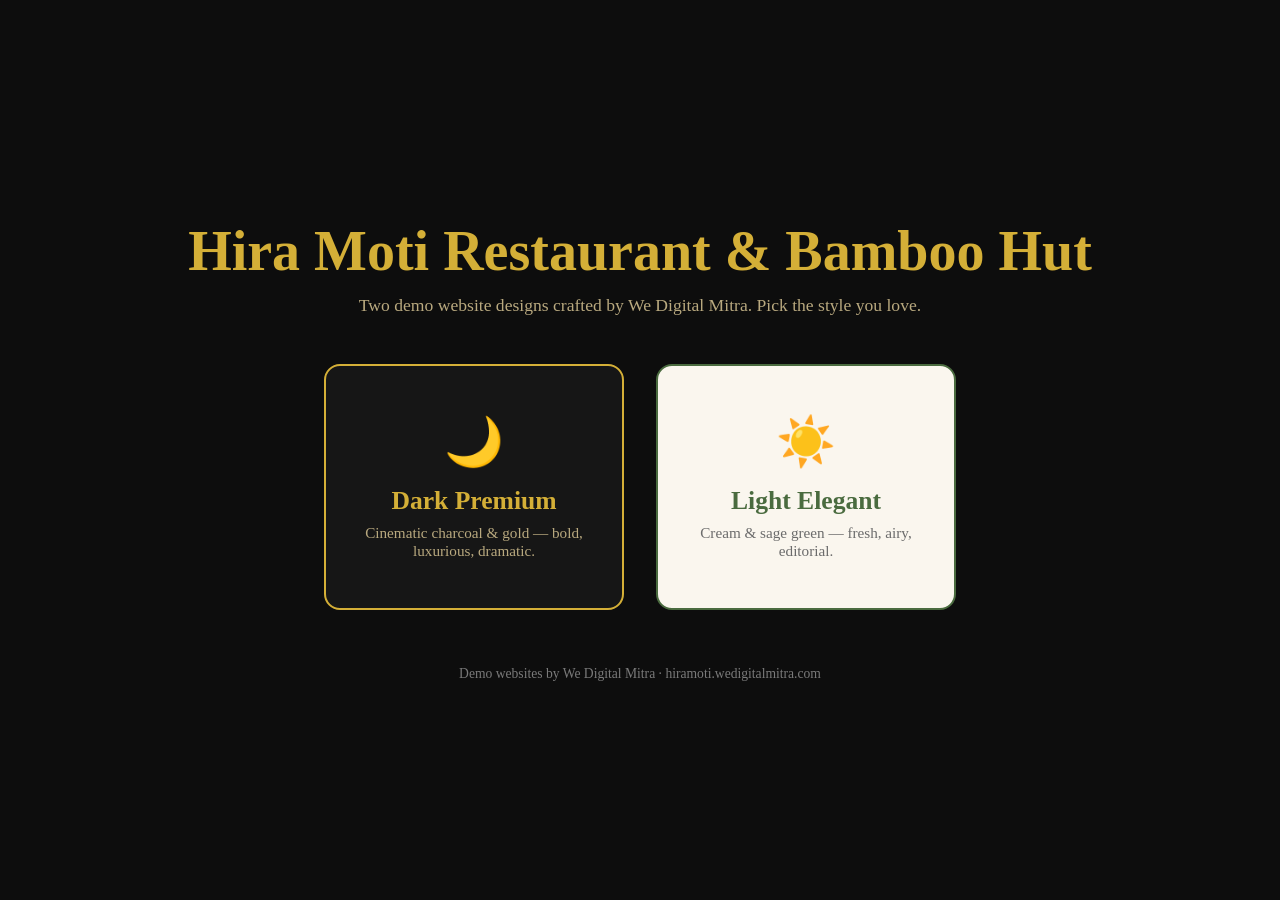
==== commit aaeba448: "Clean deploy: root chooser + /dark/ + /light/ demo sites" ====
--- a/index.html
+++ b/index.html
@@ -3,375 +3,32 @@
 <head>
 <meta charset="UTF-8">
 <meta name="viewport" content="width=device-width, initial-scale=1.0">
-<title>Hira Moti Restaurant &amp; Bamboo Hut — Bengali Family Dining in Maynaguri</title>
-<meta name="description" content="Hira Moti Restaurant & Bamboo Hut — a bamboo hideaway by the water. Bengali family dining, homestay rooms, boating and fishing at Uttar Mauamari, Maynaguri, West Bengal.">
-<link rel="preconnect" href="https://fonts.googleapis.com">
-<link rel="preconnect" href="https://fonts.gstatic.com" crossorigin>
-<link href="https://fonts.googleapis.com/css2?family=Playfair+Display:ital,wght@0,500;0,700;0,800;1,500&family=Inter:wght@400;500;600;700&display=swap" rel="stylesheet">
-<link rel="stylesheet" href="styles.css">
+<title>Hira Moti Restaurant &amp; Bamboo Hut — Demo Designs</title>
+<meta name="description" content="Two premium demo website designs for Hira Moti Restaurant & Bamboo Hut, Maynaguri. Choose your style.">
+<style>
+*{margin:0;padding:0;box-sizing:border-box}
+body{font-family:Georgia,serif;background:#0d0d0d;color:#f5efe4;min-height:100vh;display:flex;flex-direction:column;align-items:center;justify-content:center;padding:40px 20px;text-align:center}
+h1{font-size:clamp(2rem,6vw,3.5rem);margin-bottom:12px;color:#d4af37}
+p.sub{color:#b9a97f;margin-bottom:48px;font-size:1.1rem;max-width:600px}
+.cards{display:flex;gap:32px;flex-wrap:wrap;justify-content:center}
+.card{display:block;width:300px;padding:48px 32px;border:2px solid #d4af37;border-radius:16px;text-decoration:none;color:#f5efe4;transition:transform .25s,box-shadow .25s;background:#161616}
+.card:hover{transform:translateY(-6px);box-shadow:0 16px 40px rgba(212,175,55,.25)}
+.card .emoji{font-size:3rem;margin-bottom:16px}
+.card h2{font-size:1.6rem;margin-bottom:8px;color:#d4af37}
+.card p{color:#b9a97f;font-size:.95rem}
+.card.light{background:#faf6ee;color:#3a3a3a;border-color:#4a6b3f}
+.card.light h2{color:#4a6b3f}
+.card.light p{color:#6b6b6b}
+footer{margin-top:56px;color:#7a7a7a;font-size:.85rem}
+</style>
 </head>
 <body>
-
-<!-- ============ NAVBAR ============ -->
-<nav id="nav">
-  <div class="wrap nav-inner">
-    <a href="#top" class="brand" aria-label="Hira Moti home">
-      <span class="brand-mark">H</span>
-      <span class="brand-name">Hira Moti<small>Bamboo Hut</small></span>
-    </a>
-    <ul class="nav-links" id="navLinks">
-      <li><a href="#about">About</a></li>
-      <li><a href="#menu">Menu</a></li>
-      <li><a href="#gallery">Gallery</a></li>
-      <li><a href="#reviews">Reviews</a></li>
-      <li><a href="#visit">Visit Us</a></li>
-    </ul>
-    <div class="nav-cta">
-      <a class="nav-phone" href="tel:+919932862412">📞 +91 99328 62412</a>
-      <button class="burger" id="burger" aria-label="Open menu" aria-expanded="false">
-        <span></span><span></span><span></span>
-      </button>
-    </div>
-  </div>
-</nav>
-
-<!-- ============ HERO ============ -->
-<header class="hero" id="top">
-  <div class="wrap hero-content">
-    <span class="hero-badge">✦ Mouamari Bamboo Hut · West Bengal</span>
-    <h1>Hira <span class="gold">Moti</span></h1>
-    <div class="hero-sub">RESTAURANT &amp; BAMBOO HUT</div>
-    <p class="lede">A bamboo hideaway by the water — Bengali family dining in the heart of Maynaguri.</p>
-    <div class="hero-meta">
-      <span><span class="star">★</span> <b>4.2</b>&nbsp;on Google · 267 reviews</span>
-      <span>₹200–400 per person</span>
-      <span>Family Restaurant</span>
-    </div>
-    <div class="hero-ctas">
-      <a class="btn btn-gold" href="tel:+919932862412">📞 Call to Reserve</a>
-      <a class="btn btn-ghost" href="#menu">Explore the Menu</a>
-    </div>
-  </div>
-  <div class="scroll-hint">Scroll</div>
-</header>
-
-<!-- ============ ABOUT ============ -->
-<section class="about" id="about">
-  <div class="wrap">
-    <div class="about-grid">
-      <figure class="about-img reveal">
-        <img src="assets/yt-hidden-resort.jpg" alt="Night deck at Hira Moti Bamboo Hut over the water">
-        <figcaption>The bamboo deck by night — lit, calm, and made for long family dinners.</figcaption>
-      </figure>
-      <div class="about-copy reveal" data-delay="1">
-        <span class="eyebrow">Our Story</span>
-        <h2 class="section-title">A Hideaway Built<br>from <em>Bamboo &amp; Water</em></h2>
-        <p>Nestled on the banks at <strong>Uttar Mauamari, Maynaguri</strong>, Hira Moti Restaurant &amp; Bamboo Hut is where Bengal's love for food meets the quiet of the water. Hand-woven bamboo walls, stilt huts over the pond, and string lights that turn every evening golden.</p>
-        <p>Families come for the <strong>Bengali curries and biryani</strong>, linger over chowmein and tandoor breads, then end the night with boating and tea by the deck. Nobody leaves in a hurry.</p>
-        <div class="stats">
-          <div class="stat"><b>4.2 ★</b><span>Google rating</span></div>
-          <div class="stat"><b>267</b><span>Google reviews</span></div>
-          <div class="stat"><b>₹200–400</b><span>Per person</span></div>
-        </div>
-      </div>
-    </div>
-
-    <div class="features">
-      <div class="feature reveal">
-        <span class="icon">🎋</span>
-        <h3>Bamboo Architecture</h3>
-        <p>Every wall, hut and counter is hand-woven bamboo — dining inside a living craft of Bengal.</p>
-      </div>
-      <div class="feature reveal" data-delay="1">
-        <span class="icon">🌊</span>
-        <h3>Waterside Setting</h3>
-        <p>Stilt huts over the pond, evening breezes, boating and fishing right outside your table.</p>
-      </div>
-      <div class="feature reveal" data-delay="2">
-        <span class="icon">👨‍👩‍👧‍👦</span>
-        <h3>Family Dining</h3>
-        <p>Spacious halls and open decks built for big families, celebrations and slow Sunday lunches.</p>
-      </div>
-      <div class="feature reveal" data-delay="3">
-        <span class="icon">🚣</span>
-        <h3>Boating</h3>
-        <p>Glide across the pond beside the stilt huts — a favourite with kids and couples alike.</p>
-      </div>
-    </div>
-  </div>
-</section>
-
-<hr class="hairline">
-
-<!-- ============ MENU ============ -->
-<section class="menu-sec" id="menu">
-  <div class="wrap">
-    <div class="center reveal">
-      <span class="eyebrow center">The Menu</span>
-      <h2 class="section-title">Bengali Classics, <em>Tandoor &amp; Chinese</em></h2>
-      <p class="section-sub">From smoky tandoor breads to home-style Bengali curries — honest food at family prices.</p>
-    </div>
-
-    <p class="menu-note-top reveal">⚠️ <b style="color:var(--gold)">Demo menu — prices indicative, to be confirmed with owner.</b></p>
-
-    <div class="menu-tabs reveal" role="tablist" aria-label="Menu categories">
-      <button class="tab active" data-tab="biryani" role="tab" aria-selected="true">Biryani</button>
-      <button class="tab" data-tab="tandoor" role="tab" aria-selected="false">Tandoor Breads</button>
-      <button class="tab" data-tab="curries" role="tab" aria-selected="false">Curries</button>
-      <button class="tab" data-tab="chinese" role="tab" aria-selected="false">Chinese</button>
-      <button class="tab" data-tab="snacks" role="tab" aria-selected="false">Snacks</button>
-      <button class="tab" data-tab="beverages" role="tab" aria-selected="false">Beverages</button>
-      <button class="tab" data-tab="desserts" role="tab" aria-selected="false">Desserts</button>
-    </div>
-
-    <!-- Biryani -->
-    <div class="menu-panel active" id="panel-biryani" role="tabpanel">
-      <div class="dish"><div><span class="dish-name">Veg Biryani</span></div><span class="dish-dots"></span><span class="dish-price">₹130</span></div>
-      <div class="dish"><div><span class="dish-name">Chicken Biryani</span><span class="dish-desc">The house favourite</span></div><span class="dish-dots"></span><span class="dish-price">₹170</span></div>
-      <div class="dish"><div><span class="dish-name">Egg Biryani</span></div><span class="dish-dots"></span><span class="dish-price">₹120</span></div>
-      <div class="dish"><div><span class="dish-name">Chicken Biryani (Family Pack)</span><span class="dish-desc">Feeds the whole table</span></div><span class="dish-dots"></span><span class="dish-price">₹450</span></div>
-    </div>
-
-    <!-- Snacks -->
-    <div class="menu-panel" id="panel-snacks" role="tabpanel">
-      <div class="dish"><div><span class="dish-name">Veg Pakora</span><span class="dish-desc">Crisp monsoon-style fritters</span></div><span class="dish-dots"></span><span class="dish-price">₹80</span></div>
-      <div class="dish"><div><span class="dish-name">Chicken Pakora</span><span class="dish-desc">Golden fried, served with red sauce</span></div><span class="dish-dots"></span><span class="dish-price">₹150</span></div>
-      <div class="dish"><div><span class="dish-name">French Fries</span><span class="dish-desc">Salted, golden, family favourite</span></div><span class="dish-dots"></span><span class="dish-price">₹90</span></div>
-      <div class="dish"><div><span class="dish-name">Chilli Chicken (Dry)</span><span class="dish-desc">Indo-Chinese classic, fiery toss</span></div><span class="dish-dots"></span><span class="dish-price">₹180</span></div>
-      <div class="dish"><div><span class="dish-name">Momo (Veg, 8 pc)</span><span class="dish-desc">Steamed, with spicy red chutney</span></div><span class="dish-dots"></span><span class="dish-price">₹90</span></div>
-      <div class="dish"><div><span class="dish-name">Momo (Chicken, 8 pc)</span><span class="dish-desc">Steamed, with spicy red chutney</span></div><span class="dish-dots"></span><span class="dish-price">₹120</span></div>
-    </div>
-
-    <!-- Chinese -->
-    <div class="menu-panel" id="panel-chinese" role="tabpanel">
-      <div class="dish"><div><span class="dish-name">Veg Chowmein</span></div><span class="dish-dots"></span><span class="dish-price">₹100</span></div>
-      <div class="dish"><div><span class="dish-name">Chicken Chowmein</span></div><span class="dish-dots"></span><span class="dish-price">₹140</span></div>
-      <div class="dish"><div><span class="dish-name">Veg Fried Rice</span></div><span class="dish-dots"></span><span class="dish-price">₹110</span></div>
-      <div class="dish"><div><span class="dish-name">Chicken Fried Rice</span></div><span class="dish-dots"></span><span class="dish-price">₹150</span></div>
-      <div class="dish"><div><span class="dish-name">Chilli Chicken (Gravy)</span></div><span class="dish-dots"></span><span class="dish-price">₹200</span></div>
-    </div>
-
-    <!-- Tandoor -->
-    <div class="menu-panel" id="panel-tandoor" role="tabpanel">
-      <h3 class="menu-group-title">Tandoor Breads</h3>
-      <div class="dish"><div><span class="dish-name">Tandoori Roti</span></div><span class="dish-dots"></span><span class="dish-price">₹15</span></div>
-      <div class="dish"><div><span class="dish-name">Naan</span></div><span class="dish-dots"></span><span class="dish-price">₹30</span></div>
-      <div class="dish"><div><span class="dish-name">Butter Naan</span></div><span class="dish-dots"></span><span class="dish-price">₹40</span></div>
-      <h3 class="menu-group-title">Rice</h3>
-      <div class="dish"><div><span class="dish-name">Jeera Rice</span></div><span class="dish-dots"></span><span class="dish-price">₹110</span></div>
-      <div class="dish"><div><span class="dish-name">Steamed Rice</span></div><span class="dish-dots"></span><span class="dish-price">₹80</span></div>
-    </div>
-
-    <!-- Curries -->
-    <div class="menu-panel" id="panel-curries" role="tabpanel">
-      <h3 class="menu-group-title">Bengali &amp; Indian Curries</h3>
-      <div class="dish"><div><span class="dish-name">Dal Fry / Tadka</span></div><span class="dish-dots"></span><span class="dish-price">₹110</span></div>
-      <div class="dish"><div><span class="dish-name">Mixed Veg Curry</span></div><span class="dish-dots"></span><span class="dish-price">₹120</span></div>
-      <div class="dish"><div><span class="dish-name">Paneer Butter Masala</span></div><span class="dish-dots"></span><span class="dish-price">₹180</span></div>
-      <div class="dish"><div><span class="dish-name">Chicken Curry (Bengali style)</span><span class="dish-desc">Slow-cooked, home spices</span></div><span class="dish-dots"></span><span class="dish-price">₹200</span></div>
-      <div class="dish"><div><span class="dish-name">Egg Curry</span></div><span class="dish-dots"></span><span class="dish-price">₹140</span></div>
-      <h3 class="menu-group-title">Thalis</h3>
-      <div class="dish"><div><span class="dish-name">Veg Thali</span><span class="dish-desc">Rice, dal, veg, roti, salad</span></div><span class="dish-dots"></span><span class="dish-price">₹150</span></div>
-      <div class="dish"><div><span class="dish-name">Chicken Thali</span><span class="dish-desc">Full Bengali spread</span></div><span class="dish-dots"></span><span class="dish-price">₹220</span></div>
-    </div>
-
-    <!-- Beverages -->
-    <div class="menu-panel" id="panel-beverages" role="tabpanel">
-      <div class="dish"><div><span class="dish-name">Tea</span><span class="dish-desc">Kulhad-style</span></div><span class="dish-dots"></span><span class="dish-price">₹20</span></div>
-      <div class="dish"><div><span class="dish-name">Coffee</span></div><span class="dish-dots"></span><span class="dish-price">₹40</span></div>
-      <div class="dish"><div><span class="dish-name">Cold Drinks</span></div><span class="dish-dots"></span><span class="dish-price">₹40</span></div>
-      <div class="dish"><div><span class="dish-name">Fresh Lime Soda</span></div><span class="dish-dots"></span><span class="dish-price">₹60</span></div>
-      <div class="dish"><div><span class="dish-name">Lassi (Sweet / Salted)</span></div><span class="dish-dots"></span><span class="dish-price">₹70</span></div>
-    </div>
-
-    <!-- Desserts -->
-    <div class="menu-panel" id="panel-desserts" role="tabpanel">
-      <div class="dish"><div><span class="dish-name">Gulab Jamun (4 pc)</span><span class="dish-desc">Warm, syrup-soaked</span></div><span class="dish-dots"></span><span class="dish-price">₹60</span></div>
-      <div class="dish"><div><span class="dish-name">Rasmalai (2 pc)</span><span class="dish-desc">Chilled, in saffron milk</span></div><span class="dish-dots"></span><span class="dish-price">₹80</span></div>
-      <div class="dish"><div><span class="dish-name">Mishti Doi</span><span class="dish-desc">Traditional sweet curd</span></div><span class="dish-dots"></span><span class="dish-price">₹50</span></div>
-      <div class="dish"><div><span class="dish-name">Ice Cream Scoop</span><span class="dish-desc">Vanilla / chocolate / mango</span></div><span class="dish-dots"></span><span class="dish-price">₹70</span></div>
-      <div class="dish"><div><span class="dish-name">Brownie with Ice Cream</span><span class="dish-desc">Warm brownie, vanilla scoop</span></div><span class="dish-dots"></span><span class="dish-price">₹130</span></div>
-    </div>
-
-    <div class="menu-foot reveal">
-      <strong>Demo menu</strong> — prices are indicative estimates for the design preview and <strong>will be confirmed with the owner</strong> before the site goes live.
-    </div>
-  </div>
-</section>
-
-<hr class="hairline">
-
-<!-- ============ GALLERY ============ -->
-<section class="gallery" id="gallery">
-  <div class="wrap">
-    <div class="center reveal">
-      <span class="eyebrow center">Gallery</span>
-      <h2 class="section-title">Step Inside the <em>Bamboo Hut</em></h2>
-      <p class="section-sub">Tap any photo to view it full-screen.</p>
-    </div>
-    <div class="masonry reveal">
-      <figure>
-        <img src="assets/hero.jpg" alt="Stilt bamboo hut over the water at Hira Moti" loading="lazy">
-        <figcaption>Stilt hut over the water</figcaption>
-      </figure>
-      <figure>
-        <img src="assets/jd-1.jpg" alt="Bamboo dining hall interior" loading="lazy">
-        <figcaption>Dining hall interior</figcaption>
-      </figure>
-      <figure>
-        <img src="assets/yt-hidden-resort.jpg" alt="Night deck with string lights" loading="lazy">
-        <figcaption>Night deck by the water</figcaption>
-      </figure>
-      <figure>
-        <img src="assets/rg-interior.jpg" alt="Restaurant interior collage" loading="lazy">
-        <figcaption>Inside the restaurant</figcaption>
-      </figure>
-      <figure>
-        <img src="assets/gmb-bamboo-stall-night.jpg" alt="Bamboo food stall at night" loading="lazy">
-        <figcaption>Bamboo stall at night</figcaption>
-      </figure>
-      <figure>
-        <img src="assets/jd-2.jpg" alt="Family dining hall" loading="lazy">
-        <figcaption>Family dining hall</figcaption>
-      </figure>
-      <figure>
-        <img src="assets/yt-bamboo-resort.jpg" alt="Entrance gate board with phone numbers" loading="lazy">
-        <figcaption>Entrance gate</figcaption>
-      </figure>
-      <figure>
-        <img src="assets/rg-design.jpg" alt="Bamboo design details" loading="lazy">
-        <figcaption>Bamboo craft details</figcaption>
-      </figure>
-      <figure>
-        <img src="assets/yt-hiramoti-restaurant.jpg" alt="Hira Moti restaurant promo artwork" loading="lazy">
-        <figcaption>Hira Moti — Maynaguri</figcaption>
-      </figure>
-    </div>
-  </div>
-</section>
-
-<!-- Lightbox -->
-<div class="lightbox" id="lightbox" role="dialog" aria-modal="true" aria-label="Photo viewer">
-  <button class="lb-close" id="lbClose" aria-label="Close">✕</button>
-  <button class="lb-prev" id="lbPrev" aria-label="Previous photo">‹</button>
-  <button class="lb-next" id="lbNext" aria-label="Next photo">›</button>
-  <img id="lbImg" src="" alt="">
-  <p id="lbCap"></p>
+<h1>Hira Moti Restaurant &amp; Bamboo Hut</h1>
+<p class="sub">Two demo website designs crafted by We Digital Mitra. Pick the style you love.</p>
+<div class="cards">
+<a class="card" href="dark/"><div class="emoji">🌙</div><h2>Dark Premium</h2><p>Cinematic charcoal &amp; gold — bold, luxurious, dramatic.</p></a>
+<a class="card light" href="light/"><div class="emoji">☀️</div><h2>Light Elegant</h2><p>Cream &amp; sage green — fresh, airy, editorial.</p></a>
 </div>
-
-<hr class="hairline">
-
-<!-- ============ REVIEWS ============ -->
-<section class="reviews" id="reviews">
-  <div class="wrap">
-    <div class="center reveal">
-      <span class="eyebrow center">Guest Love</span>
-      <h2 class="section-title">What <em>Maynaguri</em> Says</h2>
-      <div class="g-badge">
-        <span class="score">4.2</span>
-        <span class="meta"><span class="stars">★★★★☆</span><br>on Google · 267 reviews</span>
-      </div>
-    </div>
-    <div class="rev-grid">
-      <div class="rev-card reveal">
-        <div class="stars">★★★★★</div>
-        <p>A beautiful place right by the water — the bamboo huts and the evening lights make dinner feel like a small getaway. Great spot for family evenings.</p>
-        <div class="who"><b>Google Reviewer</b> · via Google Reviews</div>
-      </div>
-      <div class="rev-card reveal" data-delay="1">
-        <div class="stars">★★★★☆</div>
-        <p>Good Bengali food at honest prices. The chicken curry with rice and the biryani were the table's favourites — portions are generous for the price.</p>
-        <div class="who"><b>Google Reviewer</b> · via Google Reviews</div>
-      </div>
-      <div class="rev-card reveal" data-delay="2">
-        <div class="stars">★★★★☆</div>
-        <p>Came for dinner, stayed for the night air. Boating on the pond and tea on the deck — the kids loved it. A proper family outing near Maynaguri.</p>
-        <div class="who"><b>Google Reviewer</b> · via Google Reviews</div>
-      </div>
-    </div>
-    <p class="rev-note reveal">Testimonials are paraphrased from recurring themes across real guest reviews — the waterside bamboo ambience, home-style Bengali food at family prices, and evenings of boating and fishing.</p>
-  </div>
-</section>
-
-<hr class="hairline">
-
-<!-- ============ VISIT ============ -->
-<section class="visit" id="visit">
-  <div class="wrap">
-    <div class="center reveal">
-      <span class="eyebrow center">Find Us</span>
-      <h2 class="section-title">Come Hungry, <em>Leave Happy</em></h2>
-      <p class="section-sub">Call ahead for a table — weekends fill up fast by the water.</p>
-    </div>
-    <div class="visit-grid">
-      <div class="visit-card reveal">
-        <h3><span class="dot"></span>Address &amp; Contact</h3>
-        <p class="addr">Hira Moti Restaurant &amp; Bamboo Hut</p>
-        <p class="sub">Uttar Mauamari, Maynaguri,<br>West Bengal 735224</p>
-        <ul class="phone-list">
-          <li><a href="tel:+919932862412"><span class="pi">📞</span>+91 99328 62412</a></li>
-          <li><a href="tel:+916295520655"><span class="pi">📞</span>+91 62955 20655</a></li>
-          <li><a href="tel:+919064034493"><span class="pi">📞</span>+91 90640 34493</a></li>
-          <li><a href="tel:+917602177337"><span class="pi">📞</span>+91 76021 77337</a></li>
-        </ul>
-        <a class="wa-btn" href="https://wa.me/919932862412" target="_blank" rel="noopener">💬 Chat on WhatsApp</a>
-      </div>
-      <div class="visit-card reveal" data-delay="1">
-        <h3><span class="dot"></span>Hours</h3>
-        <div class="hours-row"><span>Monday – Sunday</span><b>Call to confirm</b></div>
-        <div class="hours-row"><span>Lunch service</span><b>Call to confirm</b></div>
-        <div class="hours-row"><span>Dinner service</span><b>Call to confirm</b></div>
-        <p class="sub" style="margin-top:22px">The deck stays lively late on weekends — reach out on WhatsApp for table bookings and family events.</p>
-        <a class="btn btn-ghost" href="https://wa.me/919932862412?text=Hi%20Hira%20Moti!%20I%27d%20like%20to%20book%20a%20table." target="_blank" rel="noopener">Book a Table</a>
-      </div>
-    </div>
-    <div class="map-frame reveal" style="margin-top:26px">
-      <iframe title="Hira Moti Restaurant & Bamboo Hut on Google Maps" loading="lazy" referrerpolicy="no-referrer-when-downgrade"
-        src="https://maps.google.com/maps?q=Hira%20Moti%20Restaurant%20Uttar%20Mauamari%20West%20Bengal%20735224&t=&z=15&ie=UTF8&iwloc=&output=embed"></iframe>
-    </div>
-  </div>
-</section>
-
-<!-- ============ FOOTER ============ -->
-<footer>
-  <div class="wrap">
-    <div class="foot-grid">
-      <div class="foot-brand">
-        <div class="brand" style="margin-bottom:16px">
-          <span class="brand-mark">H</span>
-          <span class="brand-name">Hira Moti<small>Bamboo Hut</small></span>
-        </div>
-        <p>A bamboo hideaway by the water — Bengali family dining in the heart of Maynaguri. Uttar Mauamari, West Bengal 735224.</p>
-        <p style="margin-top:12px">Govt. Reg. No. 1/544/2020</p>
-      </div>
-      <div>
-        <h4>Explore</h4>
-        <ul>
-          <li><a href="#about">About</a></li>
-          <li><a href="#menu">Menu</a></li>
-          <li><a href="#gallery">Gallery</a></li>
-          <li><a href="#reviews">Reviews</a></li>
-          <li><a href="#visit">Visit Us</a></li>
-        </ul>
-      </div>
-      <div>
-        <h4>Contact</h4>
-        <ul>
-          <li><a href="tel:+919932862412">+91 99328 62412</a></li>
-          <li><a href="tel:+916295520655">+91 62955 20655</a></li>
-          <li><a href="tel:+919064034493">+91 90640 34493</a></li>
-          <li><a href="tel:+917602177337">+91 76021 77337</a></li>
-          <li><a href="https://wa.me/919932862412" target="_blank" rel="noopener">WhatsApp</a></li>
-        </ul>
-      </div>
-    </div>
-    <div class="foot-legal">
-      <span>© <span id="year">2026</span> Hira Moti Restaurant &amp; Bamboo Hut. All rights reserved.</span>
-      <span class="demo">Design demo — menu prices indicative, to be confirmed with owner.</span>
-    </div>
-  </div>
-</footer>
-
-<script src="script.js"></script>
+<footer>Demo websites by We Digital Mitra · hiramoti.wedigitalmitra.com</footer>
 </body>
 </html>
